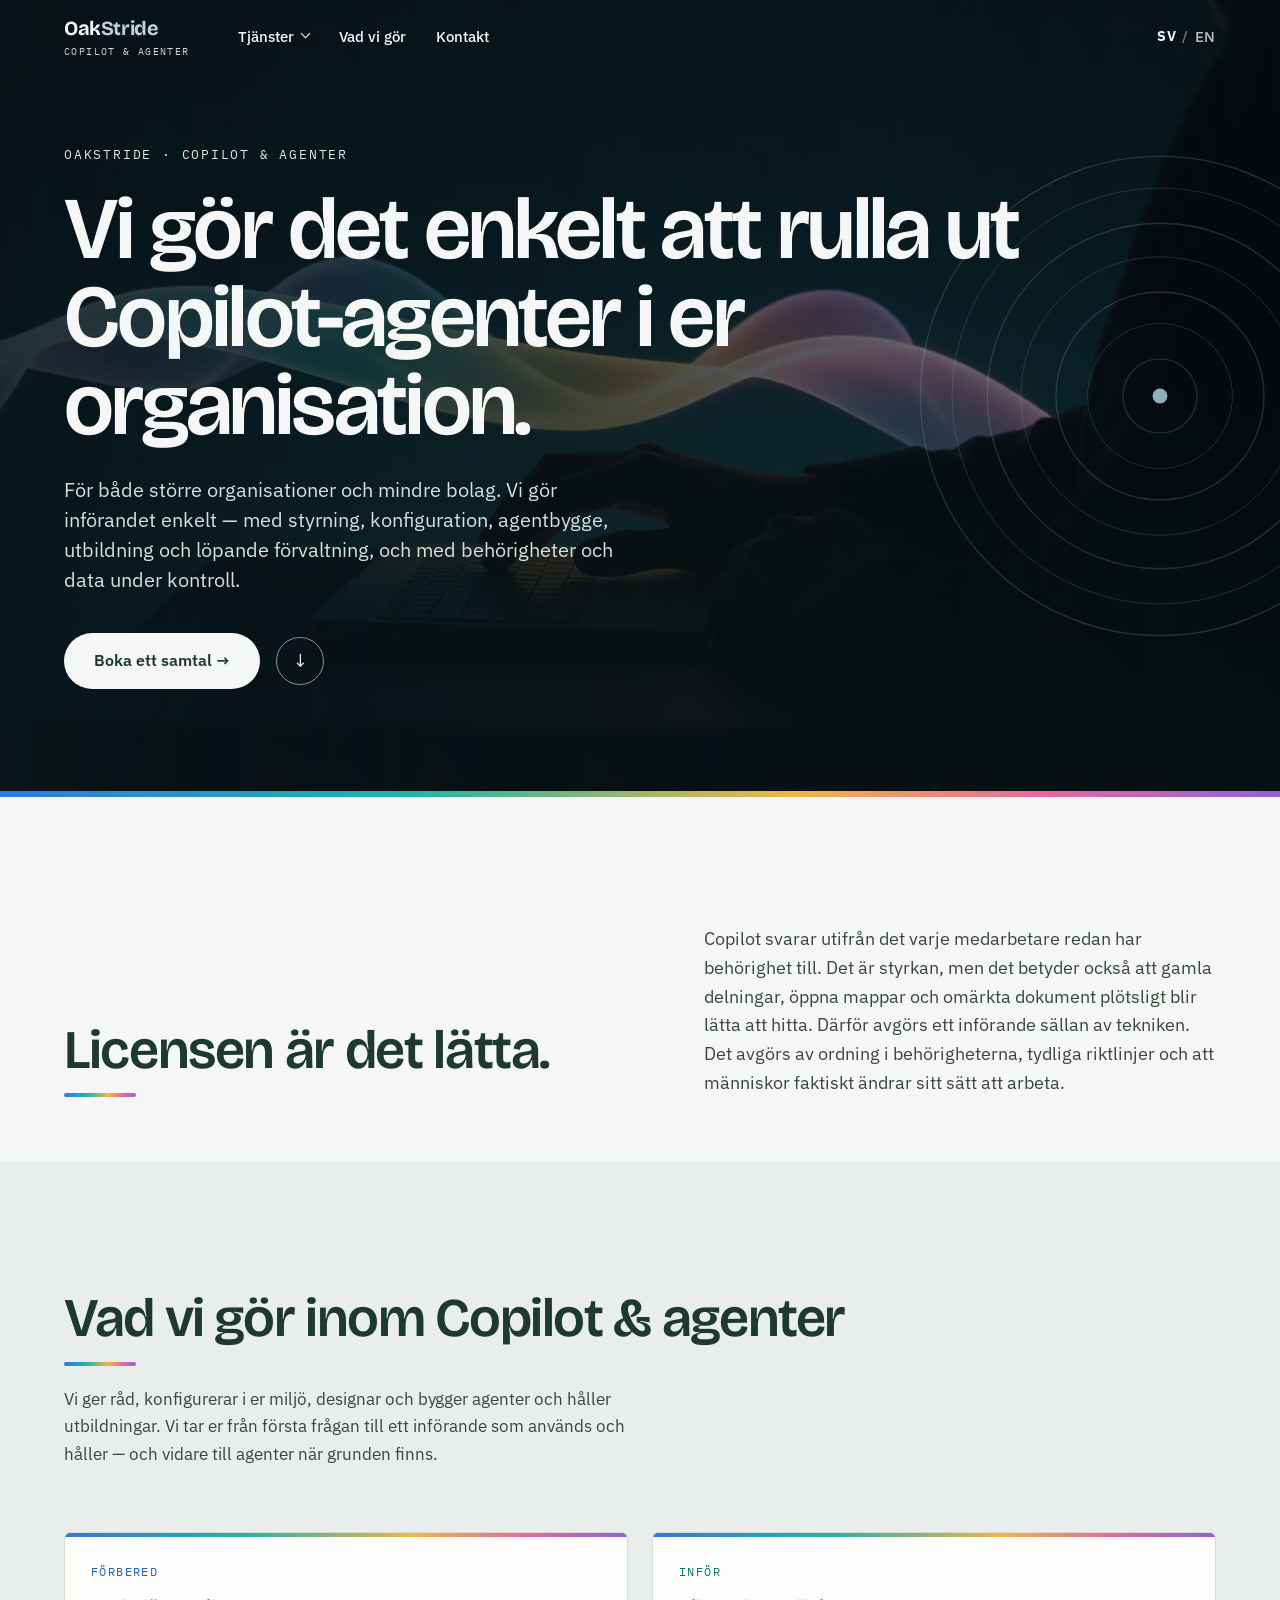
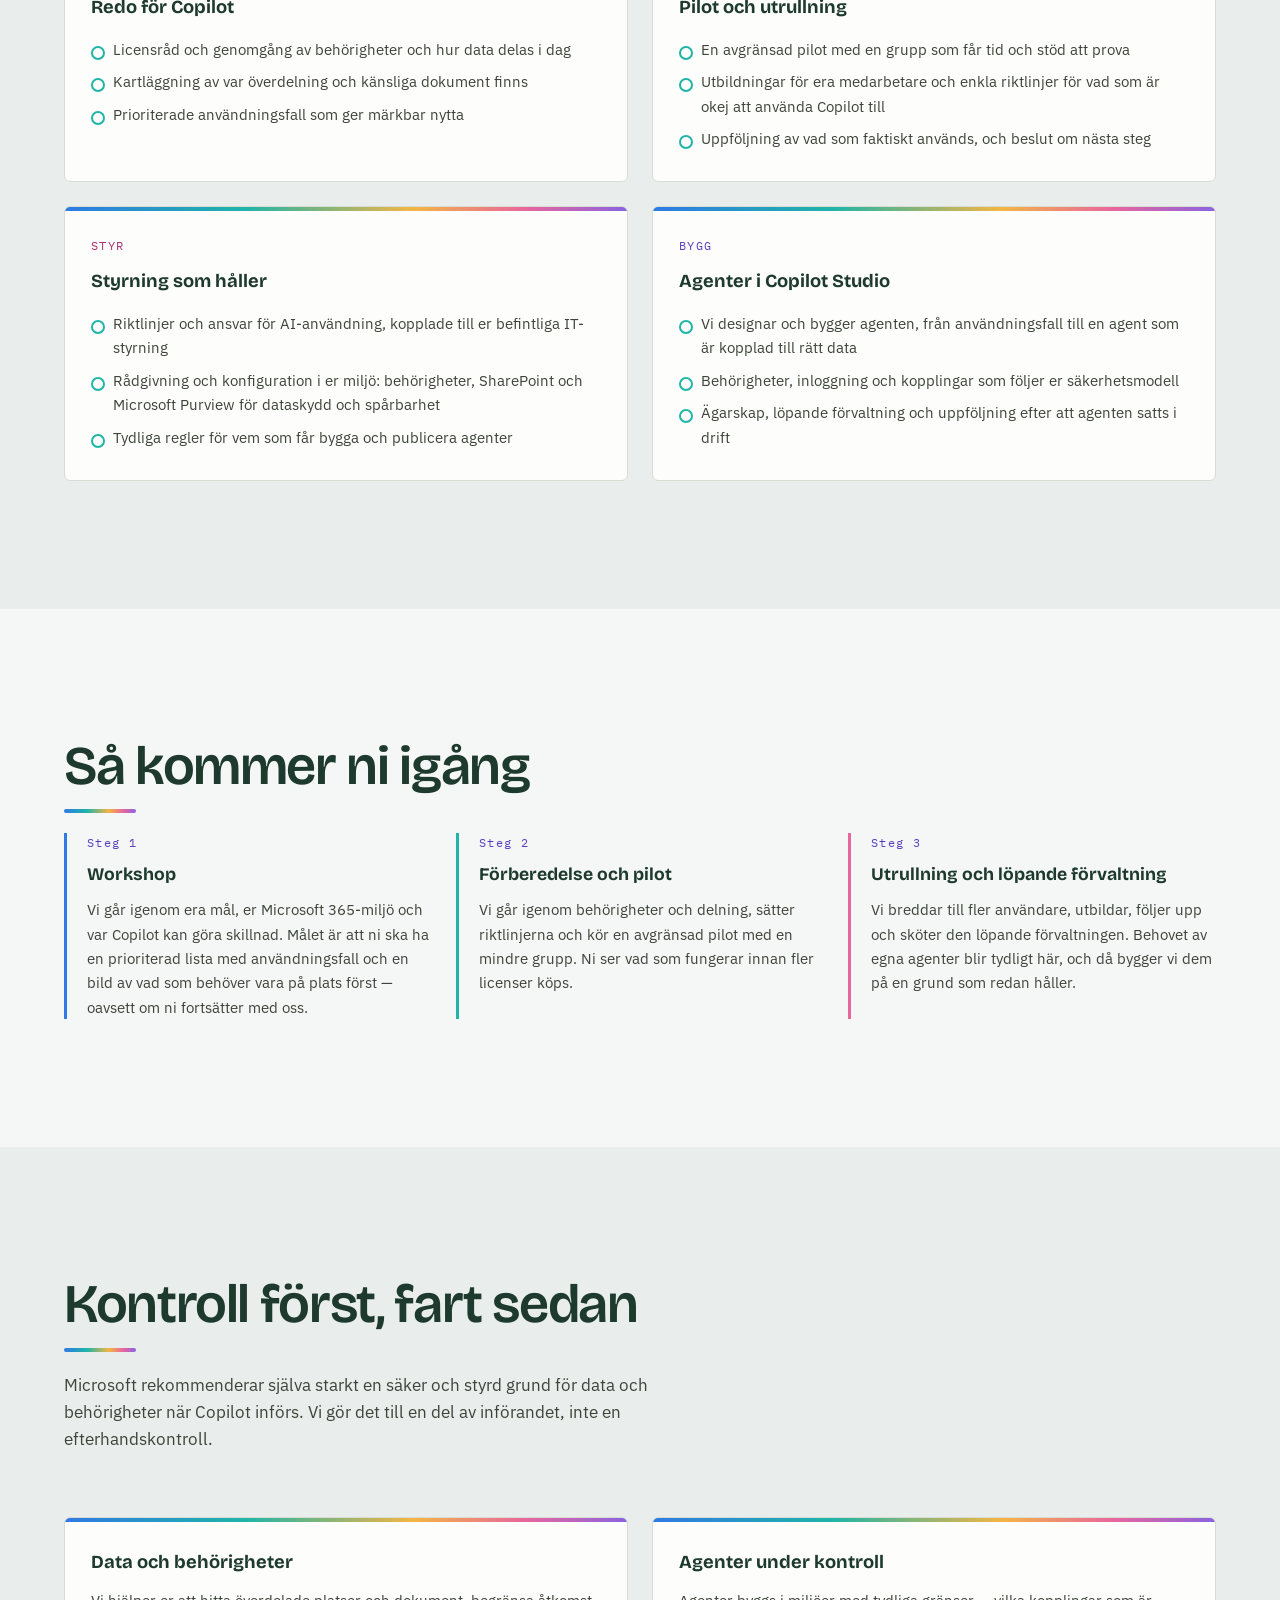
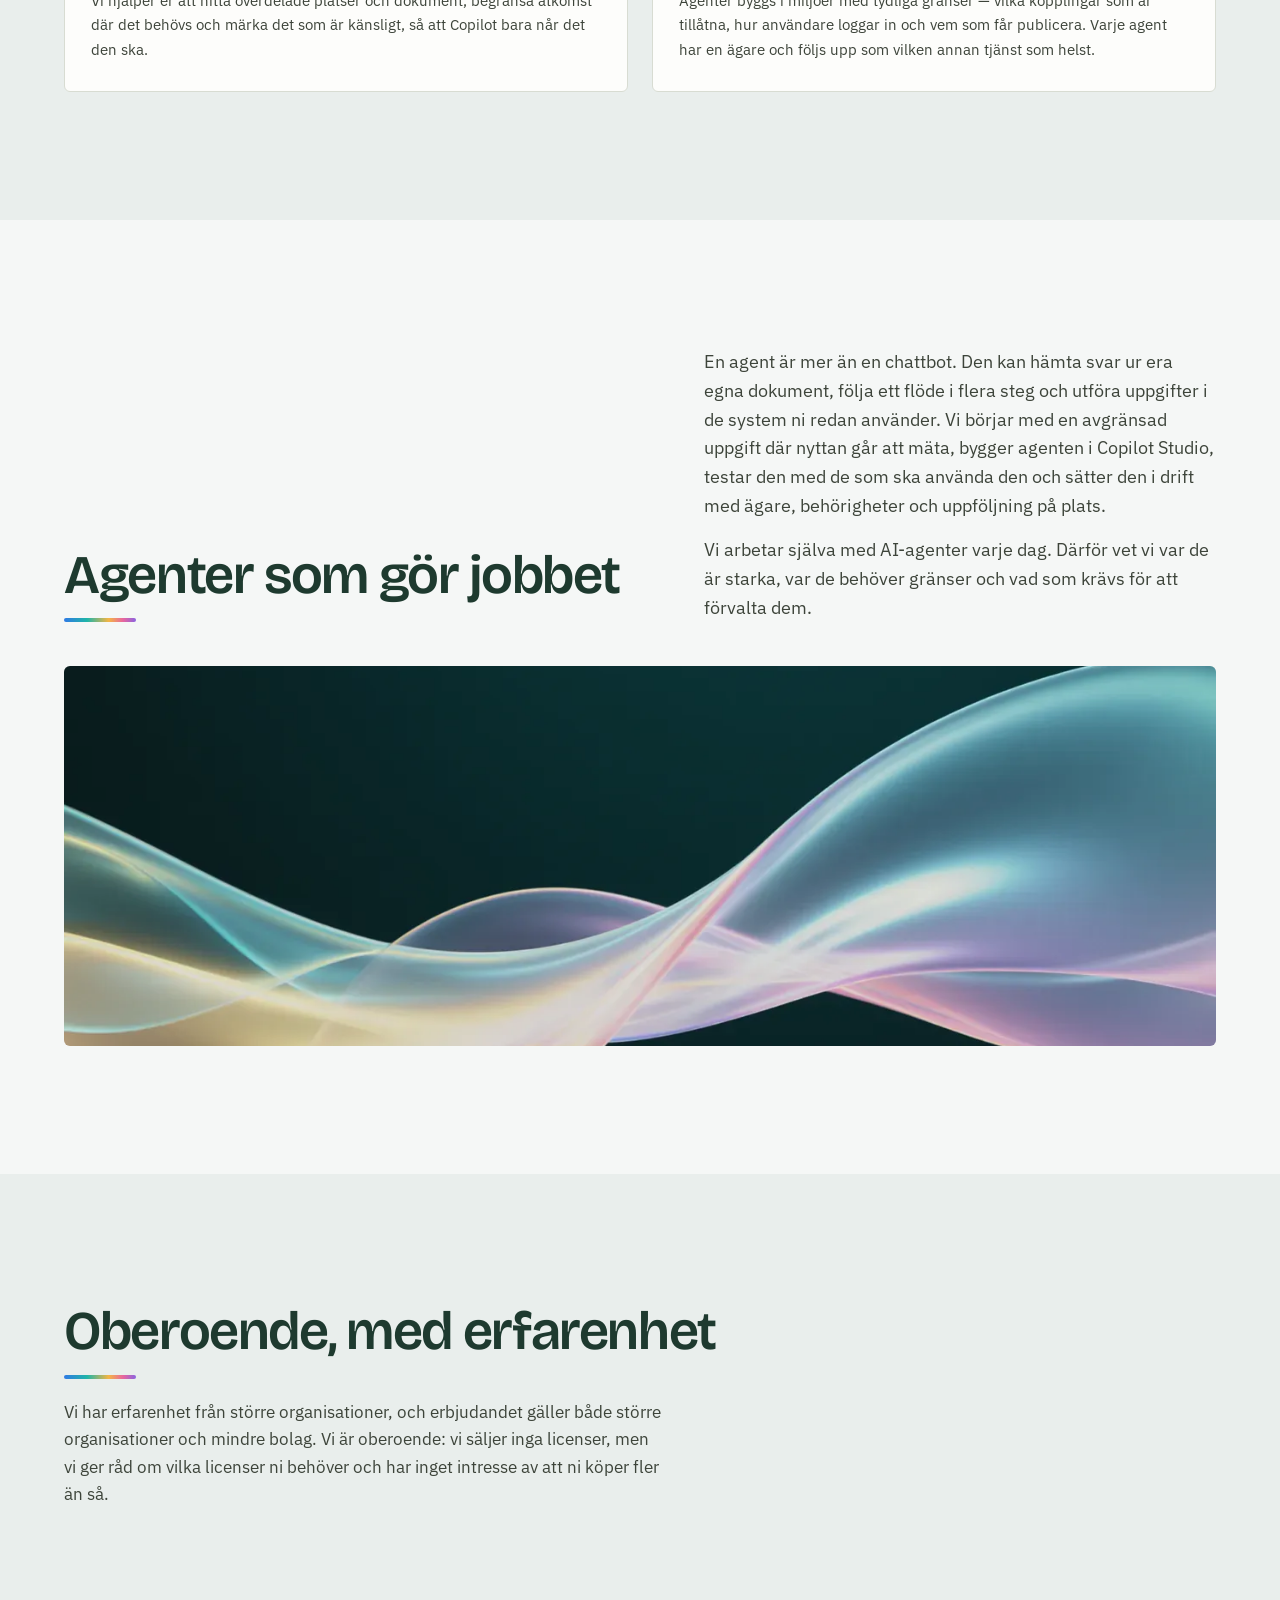
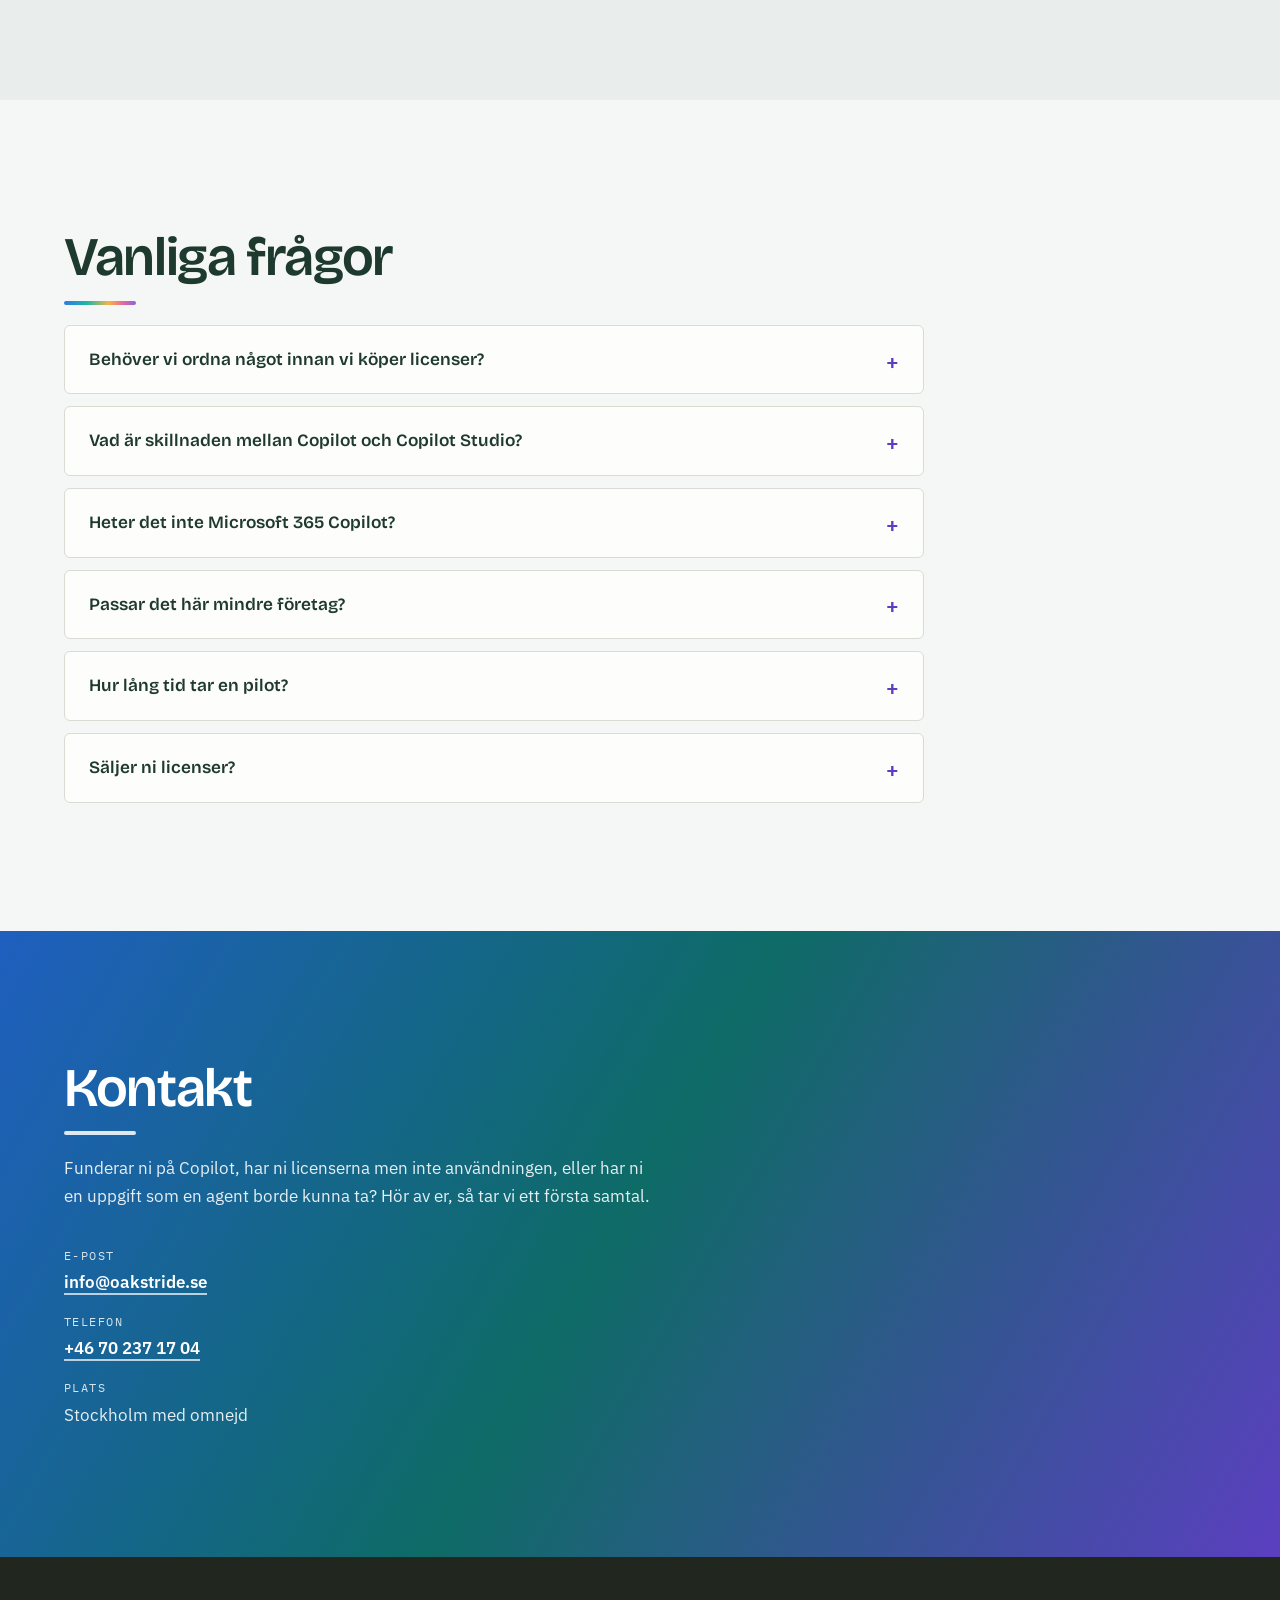
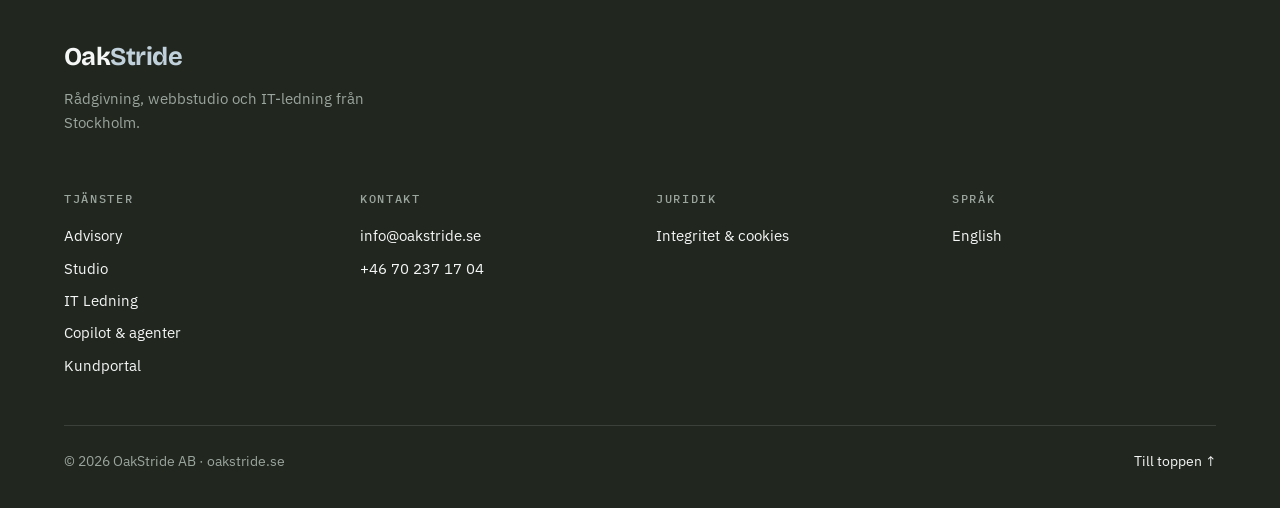
==== copilot-agenter.html @ 3f4c9f6d "Rubriken Vad vi gor anger erbjudandet pa varje sida Fredrik 2026-10-30: avsnittet ska heta Vad vi go" ====
<!DOCTYPE html>
<html lang="sv">
<head>
<meta charset="UTF-8">
<meta name="viewport" content="width=device-width, initial-scale=1.0">
<title>OakStride — Vi gör det enkelt att rulla ut Copilot-agenter i er organisation</title>
<meta name="description" content="Vi gör det enkelt att rulla ut Copilot-agenter i er organisation — med styrning, konfiguration, agentbygge, utbildning och löpande förvaltning.">
<link rel="icon" type="image/svg+xml" href="/favicon.svg">
<link rel="canonical" href="https://oakstride.se/copilot-agenter">
<link rel="alternate" hreflang="en" href="https://oakstride.se/copilot-agents">
<link rel="alternate" hreflang="sv" href="https://oakstride.se/copilot-agenter">
<link rel="alternate" hreflang="x-default" href="https://oakstride.se/copilot-agents">
<meta property="og:site_name" content="OakStride">
<meta property="og:type" content="website">
<meta property="og:url" content="https://oakstride.se/copilot-agenter">
<meta property="og:title" content="OakStride — Vi gör det enkelt att rulla ut Copilot-agenter i er organisation">
<meta property="og:description" content="Vi gör det enkelt att rulla ut Copilot-agenter i er organisation — med styrning, konfiguration, agentbygge, utbildning och löpande förvaltning.">
<meta property="og:image" content="https://oakstride.se/images/photo-2.jpg">
<meta property="og:locale" content="sv_SE">
<meta name="twitter:card" content="summary_large_image">
<meta name="twitter:title" content="OakStride — Vi gör det enkelt att rulla ut Copilot-agenter i er organisation">
<meta name="twitter:description" content="Vi gör det enkelt att rulla ut Copilot-agenter i er organisation — med styrning, konfiguration, agentbygge, utbildning och löpande förvaltning.">
<meta name="twitter:image" content="https://oakstride.se/images/photo-2.jpg">
<script type="application/ld+json">
{
  "@context": "https://schema.org",
  "@type": "Service",
  "name": "OakStride Copilot & agenter",
  "serviceType": "Införande av Microsoft Copilot och Copilot Studio",
  "url": "https://oakstride.se/copilot-agenter",
  "areaServed": "Sweden",
  "provider": {
    "@type": "Organization",
    "@id": "https://oakstride.se/#org",
    "name": "OakStride AB",
    "url": "https://oakstride.se/",
    "email": "info@oakstride.se"
  },
  "description": "Rådgivning och styrning, konfiguration i er miljö, design och bygge av agenter samt utbildning för Microsoft Copilot och Copilot Studio."
}
</script>
<link rel="preconnect" href="https://fonts.googleapis.com">
<link rel="preconnect" href="https://fonts.gstatic.com" crossorigin>
<link href="https://fonts.googleapis.com/css2?family=Bricolage+Grotesque:opsz,wght@12..96,400;12..96,600;12..96,700&family=IBM+Plex+Sans:wght@400;500;600&family=IBM+Plex+Mono:wght@400;500&display=swap" rel="stylesheet">
<style>
  :root {
    --ink: #21261f;
    --pine: #1e3a2f;
    --moss: #4a6b57;
    --birch: #e9eeec;
    --paper: #f5f7f6;
    --acorn: #2f6486;
    --line: #d8dcd2;
  }
  * { margin: 0; padding: 0; box-sizing: border-box; }
  html { scroll-behavior: smooth; }
  @media (prefers-reduced-motion: reduce) {
    html { scroll-behavior: auto; }
    *, *::before, *::after { animation: none !important; transition: none !important; }
  }
  body {
    font-family: 'IBM Plex Sans', sans-serif;
    color: var(--ink);
    background: var(--paper);
    line-height: 1.6;
    font-size: 17px;
  }
  .wrap { max-width: 1060px; margin: 0 auto; padding: 0 24px; }

  header {
    position: sticky; top: 0; z-index: 10;
    background: rgba(245,247,246,0.92);
    backdrop-filter: blur(8px);
    border-bottom: 1px solid var(--line);
  }
  .nav { display: flex; align-items: center; justify-content: space-between; padding-top: 18px; padding-bottom: 18px; }
  .logo {
    font-family: 'Bricolage Grotesque', sans-serif;
    font-weight: 700; font-size: 1.25rem; letter-spacing: -0.02em;
    color: var(--pine); text-decoration: none;
  }
  .logo span { color: var(--acorn); }
  .logo small { display:block; font-family:'IBM Plex Mono',monospace; font-weight:400; font-size:0.62rem; letter-spacing:0.14em; text-transform:uppercase; color: var(--moss); }
  nav.links { display: flex; gap: 28px; }
  nav.links a { color: var(--ink); text-decoration: none; font-size: 0.95rem; font-weight: 500; white-space: nowrap; }
  nav.links a:hover, nav.links a:focus-visible { color: var(--moss); }
  a:focus-visible { outline: 2px solid var(--acorn); outline-offset: 3px; border-radius: 2px; }

  .hero {
    position: relative; overflow: hidden; padding: 100px 0 92px;
    background: var(--pine);
  }
  .hero::before {
    content: ""; position: absolute; inset: 0; z-index: 0;
    background: url('images/copilot-hero.webp') center/cover no-repeat;
  }
  .hero::after {
    content: ""; position: absolute; inset: 0; z-index: 1;
    background: linear-gradient(rgba(16,29,23,0.82), rgba(16,29,23,0.74));
  }
  .hero .rings { z-index: 2; }
  .hero .wrap { position: relative; z-index: 3; }
  .rings { position: absolute; right: -140px; top: 50%; transform: translateY(-50%); width: 520px; height: 520px; opacity: 0.9; pointer-events: none; }
  .eyebrow {
    font-family: 'IBM Plex Mono', monospace;
    font-size: 0.8rem; letter-spacing: 0.14em; text-transform: uppercase;
    color: #a9c7b6; margin-bottom: 20px;
  }
  h1 {
    font-family: 'Bricolage Grotesque', sans-serif;
    font-size: clamp(2.2rem, 5.5vw, 3.6rem);
    line-height: 1.07; letter-spacing: -0.03em; font-weight: 700;
    color: #f5f7f6; max-width: 18ch;
  }
  .hero p.lead { margin-top: 26px; max-width: 56ch; font-size: 1.12rem; color: #d7e0da; }
  .cta-row { margin-top: 38px; display: flex; gap: 16px; flex-wrap: wrap; }
  .btn { display: inline-block; text-decoration: none; font-weight: 600; font-size: 1rem; padding: 14px 28px; border-radius: 4px; }
  .btn-primary { background: var(--paper); color: var(--pine); }
  .btn-primary:hover, .btn-primary:focus-visible { background: #dfe6e1; }
  .btn-ghost { color: #f5f7f6; border: 1px solid #9fc0d4; }
  .btn-ghost:hover, .btn-ghost:focus-visible { background: rgba(255,255,255,0.10); }

  section { padding: 80px 0; }
  section.alt { background: var(--birch); }
  h2 {
    font-family: 'Bricolage Grotesque', sans-serif;
    font-size: clamp(1.6rem, 3.2vw, 2.2rem); letter-spacing: -0.02em;
    color: var(--pine); margin-bottom: 12px;
  }
  .section-intro { max-width: 60ch; color: #3d443a; margin-bottom: 44px; }

  .grid3 { display: grid; grid-template-columns: repeat(3, 1fr); gap: 24px; }
  .grid2 { display: grid; grid-template-columns: repeat(2, 1fr); gap: 24px; }
  .card { background: var(--paper); border: 1px solid var(--line); border-radius: 6px; padding: 30px 26px; }
  section.alt .card { background: #fdfdfb; }
  .card h3 { font-family: 'Bricolage Grotesque', sans-serif; font-size: 1.15rem; color: var(--pine); margin-bottom: 10px; }
  .card p, .card li { font-size: 0.96rem; color: #3d443a; }
  .card .tag {
    font-family: 'IBM Plex Mono', monospace; font-size: 0.72rem;
    letter-spacing: 0.12em; text-transform: uppercase; color: var(--acorn);
    display: block; margin-bottom: 12px;
  }
  .card ul { list-style: none; margin-top: 14px; display: grid; gap: 8px; }
  .card ul li { padding-left: 22px; position: relative; }
  .card ul li::before { content: ""; position: absolute; left: 0; top: 9px; width: 10px; height: 10px; border: 2px solid var(--acorn); border-radius: 50%; }
  .card .hours { font-family:'IBM Plex Mono',monospace; font-size:0.8rem; color: var(--moss); margin-top: 16px; display:block; }
  .card.featured { border: 2px solid var(--acorn); position: relative; }
  .card.featured .badge {
    position:absolute; top:-12px; left:26px; background: var(--acorn); color: #fff;
    font-family:'IBM Plex Mono',monospace; font-size:0.68rem; letter-spacing:0.1em; text-transform:uppercase;
    padding: 4px 10px; border-radius: 3px;
  }

  .steps { display: grid; grid-template-columns: repeat(3, 1fr); gap: 24px; counter-reset: step; }
  .step { border-left: 3px solid var(--acorn); padding-left: 20px; }
  .step h3 { font-family:'Bricolage Grotesque',sans-serif; font-size: 1.1rem; color: var(--pine); margin-bottom: 8px; }
  .step p { font-size: 0.95rem; color: #3d443a; }
  .step .n { font-family:'IBM Plex Mono',monospace; font-size: 0.78rem; letter-spacing: 0.12em; color: var(--moss); display:block; margin-bottom: 8px; }

  .contact-grid { display: grid; grid-template-columns: 1fr 1fr; gap: 56px; align-items: center; }
  .contact-list { list-style: none; display: grid; gap: 16px; }
  .contact-list a { color: var(--pine); font-weight: 600; text-decoration: none; border-bottom: 2px solid var(--acorn); }
  .contact-list a:hover { color: var(--moss); }
  .contact-list .k {
    font-family: 'IBM Plex Mono', monospace; font-size: 0.75rem;
    letter-spacing: 0.12em; text-transform: uppercase; color: var(--moss);
    display: block; margin-bottom: 4px;
  }

  .photo { margin: 0; border-radius: 6px; overflow: hidden; position: relative; background: var(--birch); }
  .photo img { display: block; width: 100%; height: 300px; object-fit: cover; filter: grayscale(30%) saturate(88%); }
  .photo::after { content: ""; position: absolute; inset: 0; background: #1e3a2f; opacity: 0.10; pointer-events: none; }
  .photo-wide { margin: 0 0 44px; }
  @media (max-width: 900px) { .photo img { height: 210px; } }
  footer { border-top: 1px solid var(--line); padding: 32px 0; font-size: 0.88rem; color: #5a6157; }

  @media (max-width: 900px) {
    .grid3, .grid2, .steps, .contact-grid { grid-template-columns: 1fr; }
    .rings { display: none; }
    nav.links { gap: 18px; }
    section { padding: 56px 0; }
    .hero { padding: 60px 0 52px; }
  }

  @media (max-width: 640px) {
    .nav { flex-wrap: wrap; row-gap: 6px; padding-top: 12px; padding-bottom: 12px; }
    nav.links { width: 100%; justify-content: space-between; gap: 6px 10px; flex-wrap: wrap; }
    nav.links a { font-size: 0.88rem; }
  }

  /* Liveliness: motion (only when user allows it) */
  @media (prefers-reduced-motion: no-preference) {
    .reveal { opacity: 0; transform: translateY(26px); transition: opacity .7s ease, transform .7s ease; }
    .reveal.in { opacity: 1; transform: none; }
    .card, .step, .fact { transition: transform .25s ease, box-shadow .25s ease, border-color .25s ease; }
    .card:hover { transform: translateY(-5px); box-shadow: 0 14px 30px rgba(30,58,47,.13); border-color: var(--moss); }
    .btn { transition: transform .15s ease, background .2s ease, color .2s ease; }
    .btn:hover { transform: translateY(-2px); }
    .hero .wrap > * { animation: heroIn .8s ease both; }
    .hero .wrap > *:nth-child(2) { animation-delay: .12s; }
    .hero .wrap > *:nth-child(3) { animation-delay: .24s; }
    .hero .wrap > *:nth-child(4) { animation-delay: .36s; }
    @keyframes heroIn { from { opacity: 0; transform: translateY(18px); } to { opacity: 1; transform: none; } }
    .rings { animation: ringbreathe 9s ease-in-out infinite; }
    @keyframes ringbreathe { 50% { transform: translateY(-50%) scale(1.045); } }
    .hero::before { animation: kenburns 36s ease-in-out infinite alternate; }
    @keyframes kenburns { to { transform: scale(1.08); } }
    .photo img { transition: transform .6s ease; }
    .photo:hover img { transform: scale(1.045); }
    .card .icon svg { transition: transform .3s ease; }
    .card:hover .icon svg { transform: scale(1.12) rotate(-6deg); }
    .btn .arrow, nav.links a .arrow, .work-link .arrow { display: inline-block; transition: transform .2s ease; }
    .btn:hover .arrow, .btn:focus-visible .arrow, nav.links a:hover .arrow, .work-link:hover .arrow { transform: translateX(3px); }
    .btn:hover .arrow-d, .btn:focus-visible .arrow-d { transform: translateY(3px); }
  }

  /* Mobilmeny (hamburgare) — samma funktion som XLENT */
  .nav-toggle{display:none;background:none;border:0;cursor:pointer;padding:10px;margin:-10px -8px;color:var(--ink,currentColor);line-height:0}
  .nav-toggle span{display:block;width:24px;height:2px;background:currentColor;border-radius:2px;transition:transform .25s ease,opacity .2s ease}
  .nav-toggle span + span{margin-top:5px}
  .nav.open .nav-toggle span:nth-child(1){transform:translateY(7px) rotate(45deg)}
  .nav.open .nav-toggle span:nth-child(2){opacity:0}
  .nav.open .nav-toggle span:nth-child(3){transform:translateY(-7px) rotate(-45deg)}
  @media (max-width:640px){
    .nav{flex-wrap:wrap;align-items:center}
    .nav-toggle{display:block;order:2}
    nav.links{display:none;width:100%;order:3;flex-direction:column;gap:0;padding:6px 0 2px}
    .nav.open nav.links{display:flex}
    nav.links a{padding:12px 2px;font-size:1rem;border-top:1px solid rgba(0,0,0,.08)}
  }
  /* Tydliggör länkar som leder till andra OakStride-sidor */
  .nav-div{display:inline-block;width:1px;height:18px;background:var(--line);align-self:center;margin:0 2px}
  .nav-cross-label{display:none}
  .nav-cross .arrow{display:inline-block}
  @media (max-width:640px){
    .nav-div{display:none}
    .nav-cross-label{display:block;width:100%;padding:12px 2px 2px;font-family:'IBM Plex Mono',monospace;font-size:.7rem;letter-spacing:.12em;text-transform:uppercase;color:var(--moss);border-top:1px solid rgba(0,0,0,.08)}
  }
</style>
<script>document.documentElement.classList.add('js');</script>
<link rel="stylesheet" href="/site.css?v=5">
</head>
<body class="theme-copilot">

<header class="site-header">
  <div class="wrap nav">
    <a class="logo" href="/sv">Oak<span>Stride</span><small>Copilot &amp; agenter</small></a>
    <nav class="links" aria-label="Huvudmeny">
      <div class="nav-item">
        <a class="nav-trigger" href="#tjansten" data-panel="nav-panel">Tjänster<span class="chev" aria-hidden="true"></span></a>
        <div class="nav-panel" id="nav-panel">
          <div class="nav-col">
            <a class="nav-col-head" href="/sv">Advisory <span class="arrow">&rarr;</span></a>
            <p>Interimsledarskap, digital- och AI-transformation, styrning och PMO.</p>
            <a href="/sv#services">Vad vi gör</a>
            <a href="/sv#about">Så arbetar vi</a>
            <a href="/copilot-agenter" aria-current="page">Copilot &amp; agenter</a>
          </div>
          <div class="nav-col">
            <a class="nav-col-head" href="/webbstudio">Studio <span class="arrow">&rarr;</span></a>
            <p>Webbplatser och webbutiker för mindre organisationer, lätta att driva.</p>
            <a href="/webbstudio#arbete">Vårt arbete</a>
            <a href="/webbstudio#sa-funkar-det">Så funkar det</a>
          </div>
          <div class="nav-col">
            <a class="nav-col-head" href="/it-chef">IT Ledning <span class="arrow">&rarr;</span></a>
            <p>IT-ledning på deltid för bolag med 1&ndash;50 anställda.</p>
            <a href="/it-chef#tjansten">Tjänsten</a>
            <a href="/it-chef#kontakt">Boka ett samtal</a>
          </div>
        </div>
      </div>
      <a href="#tjansten">Vad vi gör</a>
      <a href="#kontakt">Kontakt</a>
      <div class="nav-tools">
        <span class="lang"><span class="lang-cur" aria-hidden="true">SV</span><span class="lang-sep" aria-hidden="true">/</span><a href="/copilot-agents" lang="en" hreflang="en" aria-label="English">EN</a></span>
      </div>
    </nav>
    <button class="nav-toggle" type="button" aria-label="Meny" aria-expanded="false"><span></span><span></span><span></span></button>
  </div>
</header>
<div class="nav-scrim" hidden></div>

<main id="top">
  <div class="hero">
    <svg class="rings" viewBox="0 0 560 560" aria-hidden="true" xmlns="http://www.w3.org/2000/svg">
      <g fill="none" stroke="#9fc0d4" stroke-opacity="0.22">
        <circle cx="280" cy="280" r="40" stroke-width="1.5"/>
        <circle cx="280" cy="280" r="78" stroke-width="1"/>
        <circle cx="280" cy="280" r="112" stroke-width="1.5"/>
        <circle cx="280" cy="280" r="150" stroke-width="1"/>
        <circle cx="280" cy="280" r="186" stroke-width="1.5"/>
        <circle cx="280" cy="280" r="224" stroke-width="1"/>
        <circle cx="280" cy="280" r="258" stroke-width="1.5"/>
      </g>
      <circle cx="280" cy="280" r="8" fill="#9fc0d4"/>
    </svg>
    <div class="wrap">
      <p class="eyebrow">OakStride &middot; Copilot &amp; agenter</p>
      <h1>Vi gör det enkelt att rulla ut Copilot-agenter i er organisation.</h1>
      <p class="lead">För både större organisationer och mindre bolag. Vi gör införandet enkelt &mdash; med styrning, konfiguration, agentbygge, utbildning och löpande förvaltning, och med behörigheter och data under kontroll.</p>
      <div class="cta-row">
        <a class="btn btn-primary btn-pill" href="#kontakt">Boka ett samtal <span class="arrow">&rarr;</span></a>
        <a class="hero-scroll" href="#tjansten" aria-label="Vad vi gör"><span class="arrow arrow-d" aria-hidden="true">&darr;</span></a>
      </div>
    </div>
  </div>

  <section class="split" aria-labelledby="problem-h">
    <div class="wrap split-grid">
      <div class="split-text">
        <h2 id="problem-h">Licensen är det lätta.</h2>
        <p>Copilot svarar utifrån det varje medarbetare redan har behörighet till. Det är styrkan, men det betyder också att gamla delningar, öppna mappar och omärkta dokument plötsligt blir lätta att hitta. Därför avgörs ett införande sällan av tekniken. Det avgörs av ordning i behörigheterna, tydliga riktlinjer och att människor faktiskt ändrar sitt sätt att arbeta.</p>
      </div>
    </div>
  </section>

  <section class="alt" id="tjansten">
    <div class="wrap">
      <h2>Vad vi gör inom Copilot &amp; agenter</h2>
      <p class="section-intro">Vi ger råd, konfigurerar i er miljö, designar och bygger agenter och håller utbildningar. Vi tar er från första frågan till ett införande som används och håller &mdash; och vidare till agenter när grunden finns.</p>
      <div class="grid2">
        <div class="card">
          <span class="tag">Förbered</span>
          <h3>Redo för Copilot</h3>
          <ul>
            <li>Licensråd och genomgång av behörigheter och hur data delas i dag</li>
            <li>Kartläggning av var överdelning och känsliga dokument finns</li>
            <li>Prioriterade användningsfall som ger märkbar nytta</li>
          </ul>
        </div>
        <div class="card">
          <span class="tag">Inför</span>
          <h3>Pilot och utrullning</h3>
          <ul>
            <li>En avgränsad pilot med en grupp som får tid och stöd att prova</li>
            <li>Utbildningar för era medarbetare och enkla riktlinjer för vad som är okej att använda Copilot till</li>
            <li>Uppföljning av vad som faktiskt används, och beslut om nästa steg</li>
          </ul>
        </div>
        <div class="card">
          <span class="tag">Styr</span>
          <h3>Styrning som håller</h3>
          <ul>
            <li>Riktlinjer och ansvar för AI-användning, kopplade till er befintliga IT-styrning</li>
            <li>Rådgivning och konfiguration i er miljö: behörigheter, SharePoint och Microsoft Purview för dataskydd och spårbarhet</li>
            <li>Tydliga regler för vem som får bygga och publicera agenter</li>
          </ul>
        </div>
        <div class="card">
          <span class="tag">Bygg</span>
          <h3>Agenter i Copilot Studio</h3>
          <ul>
            <li>Vi designar och bygger agenten, från användningsfall till en agent som är kopplad till rätt data</li>
            <li>Behörigheter, inloggning och kopplingar som följer er säkerhetsmodell</li>
            <li>Ägarskap, löpande förvaltning och uppföljning efter att agenten satts i drift</li>
          </ul>
        </div>
      </div>
    </div>
  </section>

  <section>
    <div class="wrap">
      <h2>Så kommer ni igång</h2>
      <div class="steps">
        <div class="step">
          <span class="n">Steg 1</span>
          <h3>Workshop</h3>
          <p>Vi går igenom era mål, er Microsoft 365-miljö och var Copilot kan göra skillnad. Målet är att ni ska ha en prioriterad lista med användningsfall och en bild av vad som behöver vara på plats först &mdash; oavsett om ni fortsätter med oss.</p>
        </div>
        <div class="step">
          <span class="n">Steg 2</span>
          <h3>Förberedelse och pilot</h3>
          <p>Vi går igenom behörigheter och delning, sätter riktlinjerna och kör en avgränsad pilot med en mindre grupp. Ni ser vad som fungerar innan fler licenser köps.</p>
        </div>
        <div class="step">
          <span class="n">Steg 3</span>
          <h3>Utrullning och löpande förvaltning</h3>
          <p>Vi breddar till fler användare, utbildar, följer upp och sköter den löpande förvaltningen. Behovet av egna agenter blir tydligt här, och då bygger vi dem på en grund som redan håller.</p>
        </div>
      </div>
    </div>
  </section>

  <section class="alt">
    <div class="wrap">
      <h2>Kontroll först, fart sedan</h2>
      <p class="section-intro">Microsoft rekommenderar själva starkt en säker och styrd grund för data och behörigheter när Copilot införs. Vi gör det till en del av införandet, inte en efterhandskontroll.</p>
      <div class="grid2">
        <div class="card">
          <h3>Data och behörigheter</h3>
          <p>Vi hjälper er att hitta överdelade platser och dokument, begränsa åtkomst där det behövs och märka det som är känsligt, så att Copilot bara når det den ska.</p>
        </div>
        <div class="card">
          <h3>Agenter under kontroll</h3>
          <p>Agenter byggs i miljöer med tydliga gränser &mdash; vilka kopplingar som är tillåtna, hur användare loggar in och vem som får publicera. Varje agent har en ägare och följs upp som vilken annan tjänst som helst.</p>
        </div>
      </div>
    </div>
  </section>

  <section aria-labelledby="agents-h">
    <div class="wrap">
      <div class="split-text">
        <h2 id="agents-h">Agenter som gör jobbet</h2>
        <div class="split-body">
          <p>En agent är mer än en chattbot. Den kan hämta svar ur era egna dokument, följa ett flöde i flera steg och utföra uppgifter i de system ni redan använder. Vi börjar med en avgränsad uppgift där nyttan går att mäta, bygger agenten i Copilot Studio, testar den med de som ska använda den och sätter den i drift med ägare, behörigheter och uppföljning på plats.</p>
          <p>Vi arbetar själva med AI-agenter varje dag. Därför vet vi var de är starka, var de behöver gränser och vad som krävs för att förvalta dem.</p>
        </div>
      </div>
      <figure class="photo photo-wide cp-photo"><img src="images/copilot-agentflode.webp" alt="" width="1344" height="768" loading="lazy" onerror="this.parentElement.style.display='none'"></figure>
    </div>
  </section>

  <section class="alt">
    <div class="wrap">
      <h2>Oberoende, med erfarenhet</h2>
      <p class="section-intro">Vi har erfarenhet från större organisationer, och erbjudandet gäller både större organisationer och mindre bolag. Vi är oberoende: vi säljer inga licenser, men vi ger råd om vilka licenser ni behöver och har inget intresse av att ni köper fler än så.</p>
    </div>
  </section>

  <section aria-labelledby="faq-h">
    <div class="wrap">
      <h2 id="faq-h">Vanliga frågor</h2>
      <div class="faq">
        <details>
          <summary>Behöver vi ordna något innan vi köper licenser?</summary>
          <p>Ja, oftast. Copilot når allt som varje användare har behörighet till, så det lönar sig att se över delning och känsliga dokument först. Vi börjar där.</p>
        </details>
        <details>
          <summary>Vad är skillnaden mellan Copilot och Copilot Studio?</summary>
          <p>Copilot är assistenten i Word, Outlook, Teams och de andra programmen. Copilot Studio är verktyget där man bygger egna agenter som är kopplade till verksamhetens data och system.</p>
        </details>
        <details>
          <summary>Heter det inte Microsoft 365 Copilot?</summary>
          <p>Microsoft bytte nyligen namn på tjänsten till Microsoft Copilot. Det nya namnet gäller Microsoft 365 Copilot, alltså Copilot för arbetet i Microsoft 365.</p>
        </details>
        <details>
          <summary>Passar det här mindre företag?</summary>
          <p>Ja. Erbjudandet gäller både större organisationer och mindre bolag. För mindre bolag hänger det ofta ihop med vår tjänst <a href="/it-chef">IT Ledning</a>, där Copilot blir en del av den löpande IT-styrningen.</p>
        </details>
        <details>
          <summary>Hur lång tid tar en pilot?</summary>
          <p>Det beror på hur mycket ordning som behövs i behörigheterna. Vi ger en uppskattning efter workshopen.</p>
        </details>
        <details>
          <summary>Säljer ni licenser?</summary>
          <p>Nej. Vi är oberoende och säljer inga licenser, men vi ger råd om vilka licenser ni behöver och hjälper er att inte köpa fler än ni använder.</p>
        </details>
      </div>
    </div>
  </section>

  <section class="alt" id="kontakt" style="--contact-photo:url('/images/photo-7.jpg')">
    <div class="wrap">
      <h2>Kontakt</h2>
      <div class="contact-grid">
        <p class="section-intro" style="margin-bottom:0">Funderar ni på Copilot, har ni licenserna men inte användningen, eller har ni en uppgift som en agent borde kunna ta? Hör av er, så tar vi ett första samtal.</p>
        <ul class="contact-list">
          <li><span class="k">E-post</span><a href="mailto:info@oakstride.se">info@oakstride.se</a></li>
          <li><span class="k">Telefon</span><a href="tel:+46702371704">+46 70 237 17 04</a></li>
          <li><span class="k">Plats</span>Stockholm med omnejd</li>
        </ul>
      </div>
    </div>
  </section>
</main>

<!-- FOOTER:START - samma block pa alla atta sidor, andra i alla -->
<footer class="site-footer">
  <div class="wrap">
    <a class="foot-logo" href="/sv">Oak<span>Stride</span></a>
    <p class="foot-tag">Rådgivning, webbstudio och IT-ledning från Stockholm.</p>
    <div class="foot-grid">
      <div><h2>Tjänster</h2><ul><li><a href="/sv">Advisory</a></li><li><a href="/webbstudio">Studio</a></li><li><a href="/it-chef">IT Ledning</a></li><li><a href="/copilot-agenter">Copilot &amp; agenter</a></li><li><a href="https://portal.oakstride.se">Kundportal</a></li></ul></div>
      <div><h2>Kontakt</h2><ul><li><a href="mailto:info@oakstride.se">info@oakstride.se</a></li><li><a href="tel:+46702371704">+46 70 237 17 04</a></li></ul></div>
      <div><h2>Juridik</h2><ul><li><a href="/integritet">Integritet &amp; cookies</a></li></ul></div>
      <div><h2>Språk</h2><ul><li><a href="/copilot-agents" lang="en" hreflang="en">English</a></li></ul></div>
    </div>
    <div class="foot-bottom"><span>&copy; 2026 OakStride AB &middot; oakstride.se</span><a href="#top">Till toppen &uarr;</a></div>
  </div>
</footer>
<!-- FOOTER:END -->

<script>
(function(){
  if (window.matchMedia('(prefers-reduced-motion: reduce)').matches) return;
  var groups = document.querySelectorAll('section .wrap > h2, section .wrap > .section-intro, .band .quote, .card, .step, .fact, .exp-list li, .contact-list, .photo');
  var io = new IntersectionObserver(function(entries){
    entries.forEach(function(en){
      if (en.isIntersecting) { en.target.classList.add('in'); io.unobserve(en.target); }
    });
  }, { threshold: 0.12 });
  groups.forEach(function(el, i){
    el.classList.add('reveal');
    el.style.transitionDelay = ((i % 6) * 70) + 'ms';
    io.observe(el);
  });
})();
</script>
<script src="/oak-analytics.js?v=4" defer></script>
<script src="/site.js?v=6" defer onerror="document.documentElement.classList.remove('js')"></script>
</body>
</html>
---- site.css ----
/* site.css - delad stil for de sex huvudsidorna (index/sv, studio/webbstudio,
   it-management/it-chef). Laddas EFTER sidans inline-<style>, sa samma selektor har
   vinner. Byggt 2026-10-29 efter de tio forslagen "efter EQT".
   Ingen bygg-kedja och inga externa bibliotek: ren CSS. All rorelse ar avstangd vid
   prefers-reduced-motion via sidornas egen globala regel (animation/transition: none). */

/* ---------- Forslag 7: EN signaturfarg ----------
   --accent ar sajtens befintliga --acorn (#2f6486): den bla som redan bar "Stride" i
   logotypen, fokusramar och faktarutans kant. Byt farg har och bara har.
   Kontrast (WCAG 2.x): vit text pa #2f6486 = 6.4:1, #f5f7f6 pa #2f6486 = 5.9:1,
   #2f6486 pa #f5f7f6 = 5.9:1 - AA for brodtext i alla tre fallen. */
:root {
  --accent: #2f6486;
  --accent-soft: #c1d0db; /* fallback for webblasare utan color-mix */
  --accent-soft: color-mix(in srgb, var(--accent) 30%, #ffffff);
  --header-h: 72px;
}

/* ---------- Forslag 6: mer luft och bredare yta ---------- */
.wrap { max-width: 1200px; }
section { padding: clamp(72px, 10vw, 140px) 0; }
.section-intro { margin-bottom: 64px; }
.card .icon { width: 28px; height: 28px; opacity: .6; }
html { scroll-padding-top: calc(var(--header-h) + 12px); }

/* ---------- Forslag 5: storre, lugnare rubriker ---------- */
h1 {
  font-size: clamp(2.8rem, 7vw, 5.5rem);
  font-weight: 600; letter-spacing: -0.03em; line-height: 1.0;
  max-width: none;
}
/* Bara sektionernas h2 - Studios brief-modal (#brief-modal h2) behaller sin storlek. */
section h2 {
  font-size: clamp(2rem, 4.5vw, 3.4rem);
  font-weight: 600; letter-spacing: -0.025em; line-height: 1.08;
  margin-bottom: 20px;
}
.hero p.lead { font-size: 1.25rem; max-width: 46ch; line-height: 1.5; }

.sr-only {
  position: absolute !important; width: 1px; height: 1px; padding: 0; margin: -1px;
  overflow: hidden; clip: rect(0 0 0 0); white-space: nowrap; border: 0;
}

/* ---------- Forslag 1: headern - genomskinlig over heron, solid efter scroll ----------
   Utgangslaget ar SOLITT. Skriptet satter .over-hero bara nar heron syns, sa en sida
   dar skriptet inte kor far aldrig vit text pa ljus botten. */
header.site-header {
  position: fixed; top: 0; left: 0; right: 0; z-index: 50;
  background: var(--paper);
  backdrop-filter: none;
  border-bottom: 1px solid var(--line);
  transition: background-color .3s ease, border-color .3s ease, color .3s ease;
}
.site-header .nav { padding-top: 12px; padding-bottom: 12px; gap: 24px; }
.site-header.over-hero:not(.menu-open):not(.panel-open) {
  background: transparent; border-bottom-color: transparent;
}
.site-header.over-hero:not(.menu-open):not(.panel-open) .logo,
.site-header.over-hero:not(.menu-open):not(.panel-open) nav.links > a,
.site-header.over-hero:not(.menu-open):not(.panel-open) .nav-trigger,
.site-header.over-hero:not(.menu-open):not(.panel-open) .lang,
.site-header.over-hero:not(.menu-open):not(.panel-open) .lang a,
.site-header.over-hero:not(.menu-open):not(.panel-open) .nav-toggle { color: #f5f7f6; }
.site-header.over-hero:not(.menu-open):not(.panel-open) .logo span { color: var(--accent-soft); }
.site-header.over-hero:not(.menu-open):not(.panel-open) .logo small { color: #c9d9cf; }
.site-header.over-hero:not(.menu-open):not(.panel-open) .pill { color: #f5f7f6; border-color: rgba(245,247,246,.7); }
.site-header.over-hero:not(.menu-open):not(.panel-open) :focus-visible,
.hero :focus-visible { outline-color: #f5f7f6; }
.site-header .logo, .site-header nav.links > a, .site-header .nav-trigger { transition: color .3s ease; }

/* Heron borjar i overkant, under den fasta headern */
.hero { padding-top: calc(var(--header-h) + 72px); }

/* ---------- Forslag 2: menystruktur - tre val, en panel, verktyg till hoger ---------- */
.site-header nav.links { flex: 1; align-items: center; gap: 30px; margin-left: 24px; }
.site-header .nav-item { position: static; }
.nav-trigger {
  background: none; border: 0; cursor: pointer; font: inherit; color: var(--ink);
  font-size: .95rem; font-weight: 500; padding: 6px 0; display: inline-flex; align-items: center; gap: 8px;
}
.nav-trigger:hover { color: var(--moss); }
.nav-trigger:focus-visible, .nav-toggle:focus-visible { outline: 2px solid var(--accent); outline-offset: 3px; border-radius: 2px; }
.chev {
  width: 7px; height: 7px; border-right: 1.5px solid currentColor; border-bottom: 1.5px solid currentColor;
  transform: translateY(-2px) rotate(45deg); transition: transform .2s ease;
}
.nav-trigger[aria-expanded="true"] .chev { transform: translateY(1px) rotate(-135deg); }

/* Panelen ar FAST mot fonstret, direkt under den uppmatta headern, och har ett eget
   z-index over scrimen. Tidigare var den absolut inne i headern och berodde helt pa
   headerns staplingskontext: tappade headern den (fast position hos en helsidesfangst
   eller liknande) hamnade panelen under scrimen och utanfor bild (Fredriks
   skarmdump 2026-10-30). */
.nav-panel {
  position: fixed; top: calc(var(--header-h) + 10px); left: 50%; transform: translateX(-50%);
  z-index: 45; max-height: calc(100vh - var(--header-h) - 24px); overflow-y: auto;
  width: min(1100px, calc(100vw - 32px));
  background: #ffffff; color: var(--ink); border-radius: 16px;
  box-shadow: 0 24px 60px rgba(20,30,25,.22);
  padding: 36px 40px; display: grid; grid-template-columns: repeat(3, 1fr); gap: 40px;
}
.nav-panel:not(.is-open) { display: none; }
/* Utan JS ar triggern en vanlig lank och panelen visas vid hover eller nar fokus
   ar inne i den - sa Studio och IT Governance nas med mus och tangentbord. */
html:not(.js) .nav-item:hover .nav-panel,
html:not(.js) .nav-item:focus-within .nav-panel { display: grid; }
/* Osynlig brygga over glappet mellan trigger och panel, sa att :hover inte slapper
   pa vagen ner nar JS saknas (granskare #35). */
@media (min-width: 901px) { html:not(.js) .nav-panel::before { content: ""; position: absolute; left: 0; right: 0; top: -22px; height: 22px; } }
/* Utan JS finns ingen uppmatt --header-h och fast placering hamnar for langt ner; overflow
   klipper dessutom bryggan ovan. Dar galler darfor den gamla absoluta placeringen (granskare #36). */
@media (min-width: 901px) { html:not(.js) .nav-panel { position: absolute; top: calc(100% + 10px); max-height: none; overflow: visible; } }
.nav-col { display: flex; flex-direction: column; gap: 8px; }
.site-header .nav-panel a { color: var(--ink); text-decoration: none; font-size: .95rem; font-weight: 400; white-space: normal; }
.site-header .nav-panel a:hover { color: var(--accent); }
.site-header .nav-panel a.nav-col-head {
  font-family: 'Bricolage Grotesque', sans-serif; font-size: 1.35rem; font-weight: 600;
  letter-spacing: -0.01em; color: var(--pine); margin-bottom: 2px;
}
.nav-col p { font-size: .9rem; color: #4c534a; margin-bottom: 8px; line-height: 1.5; }
.nav-scrim { position: fixed; inset: 0; z-index: 40; background: rgba(16,24,20,.35); }
.nav-scrim[hidden] { display: none; }

.nav-tools { margin-left: auto; display: flex; align-items: center; gap: 18px; }
.lang { font-size: .9rem; font-weight: 500; color: var(--ink); display: inline-flex; gap: 6px; letter-spacing: .04em; }
.lang-cur { font-weight: 700; }
.lang-sep { opacity: .5; }
.site-header .lang a { color: var(--ink); text-decoration: none; opacity: .75; }
.site-header .lang a:hover { opacity: 1; }
.site-header .pill, .pill {
  display: inline-block; padding: 8px 18px; border: 1px solid var(--ink); border-radius: 999px;
  color: var(--ink); text-decoration: none; font-size: .9rem; font-weight: 500;
}
.site-header .pill:hover { background: rgba(0,0,0,.05); }

@media (prefers-reduced-motion: no-preference) {
  .nav-panel.is-open { animation: panelIn .22s ease both; }
  @keyframes panelIn { from { opacity: 0; transform: translate(-50%, -6px); } to { opacity: 1; transform: translate(-50%, 0); } }
}

/* Mobil: hamburgaren tar over redan vid 900 px, sa att langre engelska menyord aldrig
   bryter raden (den kanda mobilnav-buggen vid sprakbyte). Panelen blir ett dragspel. */
@media (max-width: 900px) {
  :root { --header-h: 64px; }
  .site-header .nav { flex-wrap: wrap; }
  .site-header .nav-toggle { display: block; order: 2; margin-left: auto; }
  .site-header nav.links {
    display: none; order: 3; width: 100%; margin-left: 0; flex: none;
    flex-direction: column; flex-wrap: nowrap; align-items: stretch; gap: 0; padding: 6px 0 10px;
    max-height: calc(100vh - var(--header-h)); overflow-y: auto;
  }
  .site-header .nav.open nav.links { display: flex; }
  .site-header nav.links > * { flex-shrink: 0; }
  .site-header nav.links > a, .nav-trigger {
    padding: 14px 2px; font-size: 1.05rem; border-top: 1px solid rgba(0,0,0,.08); width: 100%;
    justify-content: space-between; text-align: left;
  }
  .nav-panel {
    position: static; transform: none; width: 100%; box-shadow: none; border-radius: 0;
    padding: 4px 0 12px 12px; grid-template-columns: 1fr; gap: 18px; background: transparent;
  }
  .site-header .nav-panel a { padding: 4px 0; border: 0; font-size: .98rem; }
  .site-header .nav-panel a.nav-col-head { font-size: 1.1rem; }
  .nav-col p { margin-bottom: 2px; }
  .nav-tools { margin-left: 0; padding: 16px 2px 4px; border-top: 1px solid rgba(0,0,0,.08); justify-content: space-between; }
  .site-header .lang a, .site-header .nav-tools .pill { border-top: 1px solid transparent; }
  .site-header .lang a { padding: 0; font-size: .95rem; }
  .site-header .nav-tools .pill { padding: 8px 18px; font-size: .95rem; border: 1px solid var(--ink); }
  .nav-scrim { display: none !important; }
  .nav-panel { max-height: none; overflow: visible; }
  html:not(.js) header.site-header { position: relative; }
  html:not(.js) .hero { padding-top: 72px; }
  html:not(.js) .site-header .nav-toggle { display: none; }
  html:not(.js) .site-header nav.links { display: flex; max-height: none; }
  html:not(.js) .nav-panel { display: grid; }
  @keyframes panelIn { from { opacity: 0; } to { opacity: 1; } }
}

/* ---------- Forslag 3: roterande ord i heron ---------- */
.rot-h1 .rot-fixed { color: inherit; display: block; }
.rot { display: grid; margin-top: .08em; }
.rot .rot-word {
  grid-area: 1 / 1; color: var(--accent-soft);
  opacity: 0; transform: translateY(.3em); filter: blur(4px);
  transition: opacity .5s ease, transform .5s ease, filter .5s ease;
}
.rot .rot-word.on { opacity: 1; transform: none; filter: none; }

/* ---------- Forslag 8: heron - storre bild, mindre text, ett piller ---------- */
.hero {
  min-height: 78vh; display: flex; align-items: flex-end;
  padding-bottom: clamp(56px, 8vw, 110px);
}
.hero > .wrap { width: 100%; }
.hero::after {
  background:
    linear-gradient(90deg, rgba(16,29,23,.55) 0%, rgba(16,29,23,.2) 55%, rgba(16,29,23,0) 100%),
    linear-gradient(180deg, rgba(16,29,23,.62) 0%, rgba(16,29,23,.5) 38%, rgba(16,29,23,.88) 100%);
}
.hero .btn-primary, .btn-pill { border-radius: 999px; padding: 15px 30px; }
.hero-scroll {
  display: inline-flex; align-items: center; justify-content: center;
  width: 48px; height: 48px; border-radius: 50%; border: 1px solid rgba(245,247,246,.55);
  color: #f5f7f6; text-decoration: none; font-size: 1.1rem;
}
.hero-scroll:hover { background: rgba(255,255,255,.1); }
.cta-row { align-items: center; }
@media (max-width: 700px) {
  .hero { min-height: 86vh; }
  .hero::before { background-position: 62% center; }
}

/* ---------- Forslag 9: pastaende och tre erbjudanden (talen stroks av Fredrik 2026-10-30) ---------- */
/* Pastaendet till vanster, brodtexten till hoger - samma befintliga text, inga nya
   pastaenden. Tidigare stod allt i en spalt med en tom hoger halva dar talen skulle
   ha legat, och sektionen fick full luft bade over och under. */
.split { padding-bottom: clamp(40px, 5vw, 64px); }
.split-grid { display: block; }
.split + .offers { padding-top: clamp(56px, 7vw, 96px); }
.split-text {
  display: grid; grid-template-columns: minmax(0, 1.1fr) minmax(0, 1fr);
  gap: clamp(32px, 6vw, 88px); align-items: end;
}
.split-text h2 { max-width: none; margin-bottom: 0; text-wrap: balance; }
.split-text p { max-width: 52ch; font-size: 1.12rem; color: #3d443a; margin: 0; }
@media (max-width: 860px) { .split-text { grid-template-columns: 1fr; gap: 20px; } }
.fact .num {
  margin: 0; font-family: 'Bricolage Grotesque', sans-serif; font-weight: 600;
  font-size: clamp(2rem, 3.4vw, 2.8rem); line-height: 1; letter-spacing: -0.03em; color: var(--accent);
}
.fact { border-left-color: var(--accent); }


.offer-grid { display: grid; grid-template-columns: repeat(3, 1fr); gap: 32px; }
.offer { display: flex; flex-direction: column; }
.offer .photo { aspect-ratio: 4 / 3; margin-bottom: 22px; }
.offer .photo img { height: 100%; }
.offer h3 { font-family: 'Bricolage Grotesque', sans-serif; font-size: 1.6rem; font-weight: 600; color: var(--pine); letter-spacing: -0.015em; }
.offer p { color: #3d443a; margin: 8px 0 22px; padding-bottom: 22px; border-bottom: 1px solid var(--line); flex: 1; }
.offer .pill { align-self: flex-start; border-color: var(--accent); color: var(--accent); }
.offer .pill:hover { background: var(--accent); color: #ffffff; }
.offer .pill:focus-visible { outline: 2px solid var(--accent); outline-offset: 3px; }
@media (max-width: 860px) { .offer-grid { grid-template-columns: 1fr; gap: 48px; } }

/* ---------- Forslag 10: kontaktfalt i accentfarg + riktig footer ---------- */
#contact, #kontakt {
  background: var(--accent); position: relative; overflow: hidden; color: #ffffff;
}
#contact h2, #kontakt h2 { color: #ffffff; }
#contact .section-intro, #kontakt .section-intro { color: #e6eef3; }
#contact .contact-list li, #kontakt .contact-list li { color: #e6eef3; }
#contact .contact-list a, #kontakt .contact-list a { color: #ffffff; border-bottom-color: rgba(255,255,255,.7); }
#contact .contact-list a:hover, #kontakt .contact-list a:hover { color: #ffffff; border-bottom-color: #ffffff; }
#contact .contact-list .k, #kontakt .contact-list .k { color: #d6e4ee; }
#contact a:focus-visible, #kontakt a:focus-visible { outline-color: #ffffff; }
@media (min-width: 961px) {
  #contact::after, #kontakt::after {
    content: ""; position: absolute; top: 0; right: 0; bottom: 0; width: 36%;
    background: var(--contact-photo, url('/images/photo-3.jpg')) center/cover no-repeat;
  }
  #contact .wrap, #kontakt .wrap { position: relative; z-index: 1; }
  #contact .contact-grid, #kontakt .contact-grid { max-width: 56%; grid-template-columns: 1fr; gap: 36px; }
}

footer.site-footer {
  border-top: 0; background: var(--ink); color: #c9d2cc; padding: 80px 0 36px; font-size: .95rem;
}
.site-footer .foot-logo {
  font-family: 'Bricolage Grotesque', sans-serif; font-weight: 700; font-size: 1.6rem;
  letter-spacing: -0.02em; color: #f5f7f6; text-decoration: none;
}
.site-footer .foot-logo span { color: var(--accent-soft); }
.site-footer .foot-tag { margin-top: 8px; color: #9aa59e; max-width: 40ch; }
.foot-grid { display: grid; grid-template-columns: repeat(4, 1fr); gap: 32px; margin: 56px 0 48px; }
.foot-grid h2 {
  font-family: 'IBM Plex Mono', monospace; font-size: .74rem; font-weight: 500; letter-spacing: .14em;
  text-transform: uppercase; color: #9aa59e; margin-bottom: 14px;
}
.foot-grid ul { list-style: none; display: grid; gap: 8px; }
.site-footer a { color: #f5f7f6; text-decoration: none; }
.site-footer a:hover { text-decoration: underline; text-underline-offset: 3px; }
.site-footer a:focus-visible { outline: 2px solid #f5f7f6; outline-offset: 3px; }
.foot-bottom {
  display: flex; justify-content: space-between; flex-wrap: wrap; gap: 12px;
  border-top: 1px solid rgba(255,255,255,.12); padding-top: 24px; font-size: .86rem; color: #9aa59e;
}
@media (max-width: 800px) { .foot-grid { grid-template-columns: 1fr 1fr; } }
@media (max-width: 460px) { .foot-grid { grid-template-columns: 1fr; } }

/* ---------- Copilot- och agentsidan (2026-10-30): FAQ och kortlankar ----------
   FAQ:n ar <details>/<summary> - fungerar utan JS och ror inte site.js. Kortlanken
   (.card-link) anvands i AI-korten pa startsidan och IT-sidorna. Rorelse bara vid
   prefers-reduced-motion: no-preference. */
.faq { display: grid; gap: 12px; max-width: 860px; }
.faq details { background: #fdfdfb; border: 1px solid var(--line); border-radius: 6px; }
.faq summary {
  cursor: pointer; list-style: none; position: relative; padding: 20px 60px 20px 24px;
  font-family: 'Bricolage Grotesque', sans-serif; font-weight: 600; font-size: 1.08rem; color: var(--pine);
}
.faq summary::-webkit-details-marker { display: none; }
.faq summary::after {
  content: "+"; position: absolute; right: 24px; top: 50%; transform: translateY(-50%);
  font-family: 'IBM Plex Mono', monospace; font-size: 1.3rem; line-height: 1; color: var(--accent);
}
.faq details[open] summary::after { content: "\2212"; }
.faq summary:hover { color: var(--accent); }
.faq summary:focus-visible { outline: 2px solid var(--accent); outline-offset: 2px; border-radius: 6px; }
.faq details p { padding: 0 24px 22px; color: #3d443a; max-width: 68ch; }
.faq details p a { color: var(--accent); }
.split-text .split-body p + p { margin-top: 16px; }
.card-link {
  display: inline-block; margin-top: 16px; color: var(--accent); font-weight: 600;
  font-size: .95rem; text-decoration: none;
}
.card-link:hover { text-decoration: underline; text-underline-offset: 3px; }
@media (prefers-reduced-motion: no-preference) {
  .card-link .arrow { display: inline-block; transition: transform .2s ease; }
  .card-link:hover .arrow, .card-link:focus-visible .arrow { transform: translateX(3px); }
}

/* ---------- Tema for copilot-agents/-agenter (2026-10-30, Fredrik: "mer farger") ----------
   Egen gradient med liknande fargkansla som Copilot-paletten - INGEN logotyp, ikon eller
   logotypform. Galler bara <body class="theme-copilot">; resten av sajten ar orord.
   Gradientfargerna ar dekor (linjer, kanter, ljus) och bar aldrig text. Textfargerna
   (--cp-*-ink) ar uppmatta mot #fdfdfb/#f5f7f6/#ffffff: alla >= 5.3:1 (WCAG AA). */
.theme-copilot {
  --cp-blue: #2f7ae5; --cp-teal: #1fb5a8; --cp-amber: #f4b544; --cp-pink: #e8669e; --cp-violet: #8a63e0;
  --cp-grad: linear-gradient(90deg, var(--cp-blue), var(--cp-teal) 32%, var(--cp-amber) 62%, var(--cp-pink) 82%, var(--cp-violet));
  --cp-blue-ink: #1f5fbf; --cp-teal-ink: #0b736c; --cp-amber-ink: #8a5300; --cp-pink-ink: #b02e6e; --cp-violet-ink: #5b3fc0;
}
.theme-copilot .hero h1 { max-width: 22ch; }
.theme-copilot .hero::after {
  /* v3: bara linjara lager (gar att mata exakt). Morkare uppe till vanster dar
     eyebrow ligger, och morkt i botten dar h1 och ingress ligger. */
  background:
    linear-gradient(90deg, rgba(8,18,22,.74) 0%, rgba(8,18,22,.5) 45%, rgba(8,18,22,.12) 100%),
    linear-gradient(180deg, rgba(8,18,22,.55) 0%, rgba(8,18,22,.45) 42%, rgba(8,18,22,.82) 100%);
}
.theme-copilot .hero .eyebrow { color: #dcebe4; }
.theme-copilot .hero { border-bottom: 6px solid var(--cp-teal); border-image: var(--cp-grad) 1; }
.theme-copilot section h2::after {
  content: ""; display: block; width: 72px; height: 4px; border-radius: 2px;
  background: var(--cp-grad); margin-top: 14px;
}
.theme-copilot #kontakt h2::after { background: rgba(255,255,255,.85); }
.theme-copilot .card { position: relative; overflow: hidden; }
.theme-copilot .card::before { content: ""; position: absolute; left: 0; right: 0; top: 0; height: 4px; background: var(--cp-grad); }
.theme-copilot .grid2 .card:nth-child(4n+1) .tag { color: var(--cp-blue-ink); }
.theme-copilot .grid2 .card:nth-child(4n+2) .tag { color: var(--cp-teal-ink); }
.theme-copilot .grid2 .card:nth-child(4n+3) .tag { color: var(--cp-pink-ink); }
.theme-copilot .grid2 .card:nth-child(4n+4) .tag { color: var(--cp-violet-ink); }
.theme-copilot .card ul li::before { border-color: var(--cp-teal); }
.theme-copilot .step:nth-child(1) { border-left-color: var(--cp-blue); }
.theme-copilot .step:nth-child(2) { border-left-color: var(--cp-teal); }
.theme-copilot .step:nth-child(3) { border-left-color: var(--cp-pink); }
.theme-copilot .step .n { color: var(--cp-violet-ink); }
.theme-copilot .faq summary::after { color: var(--cp-violet-ink); }
.theme-copilot .faq details[open] { border-color: var(--cp-violet); }
.theme-copilot .photo img { filter: none; }
.theme-copilot .cp-photo { margin: 44px 0 0; }
.theme-copilot .cp-photo img { height: clamp(220px, 30vw, 380px); }
/* Kontaktfaltet: gradient i morka toner sa att vit text haller AA i varje punkt
   (#1f5fbf 6.1:1, #0e6b66 6.3:1, #5b3fc0 7.2:1 mot vitt). */
.theme-copilot #kontakt { background: linear-gradient(120deg, #1f5fbf 0%, #0e6b66 48%, #5b3fc0 100%); }
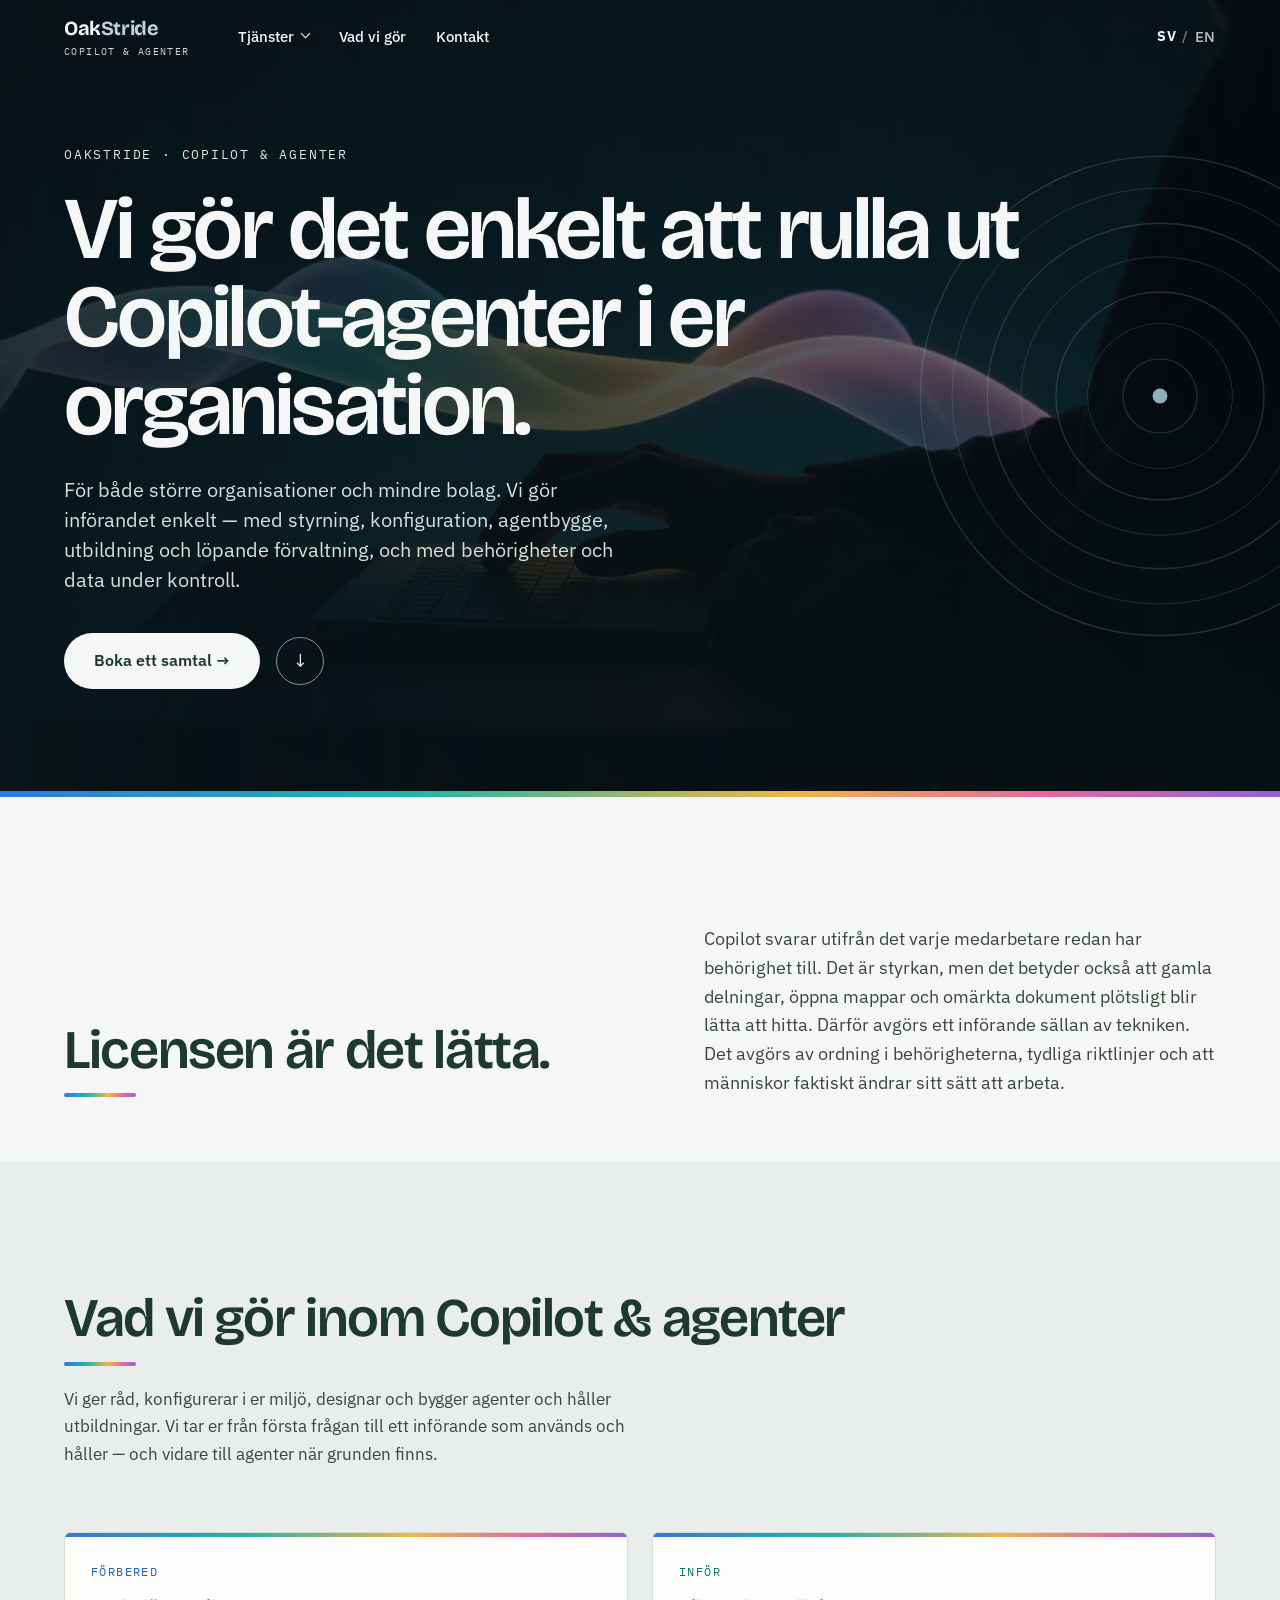
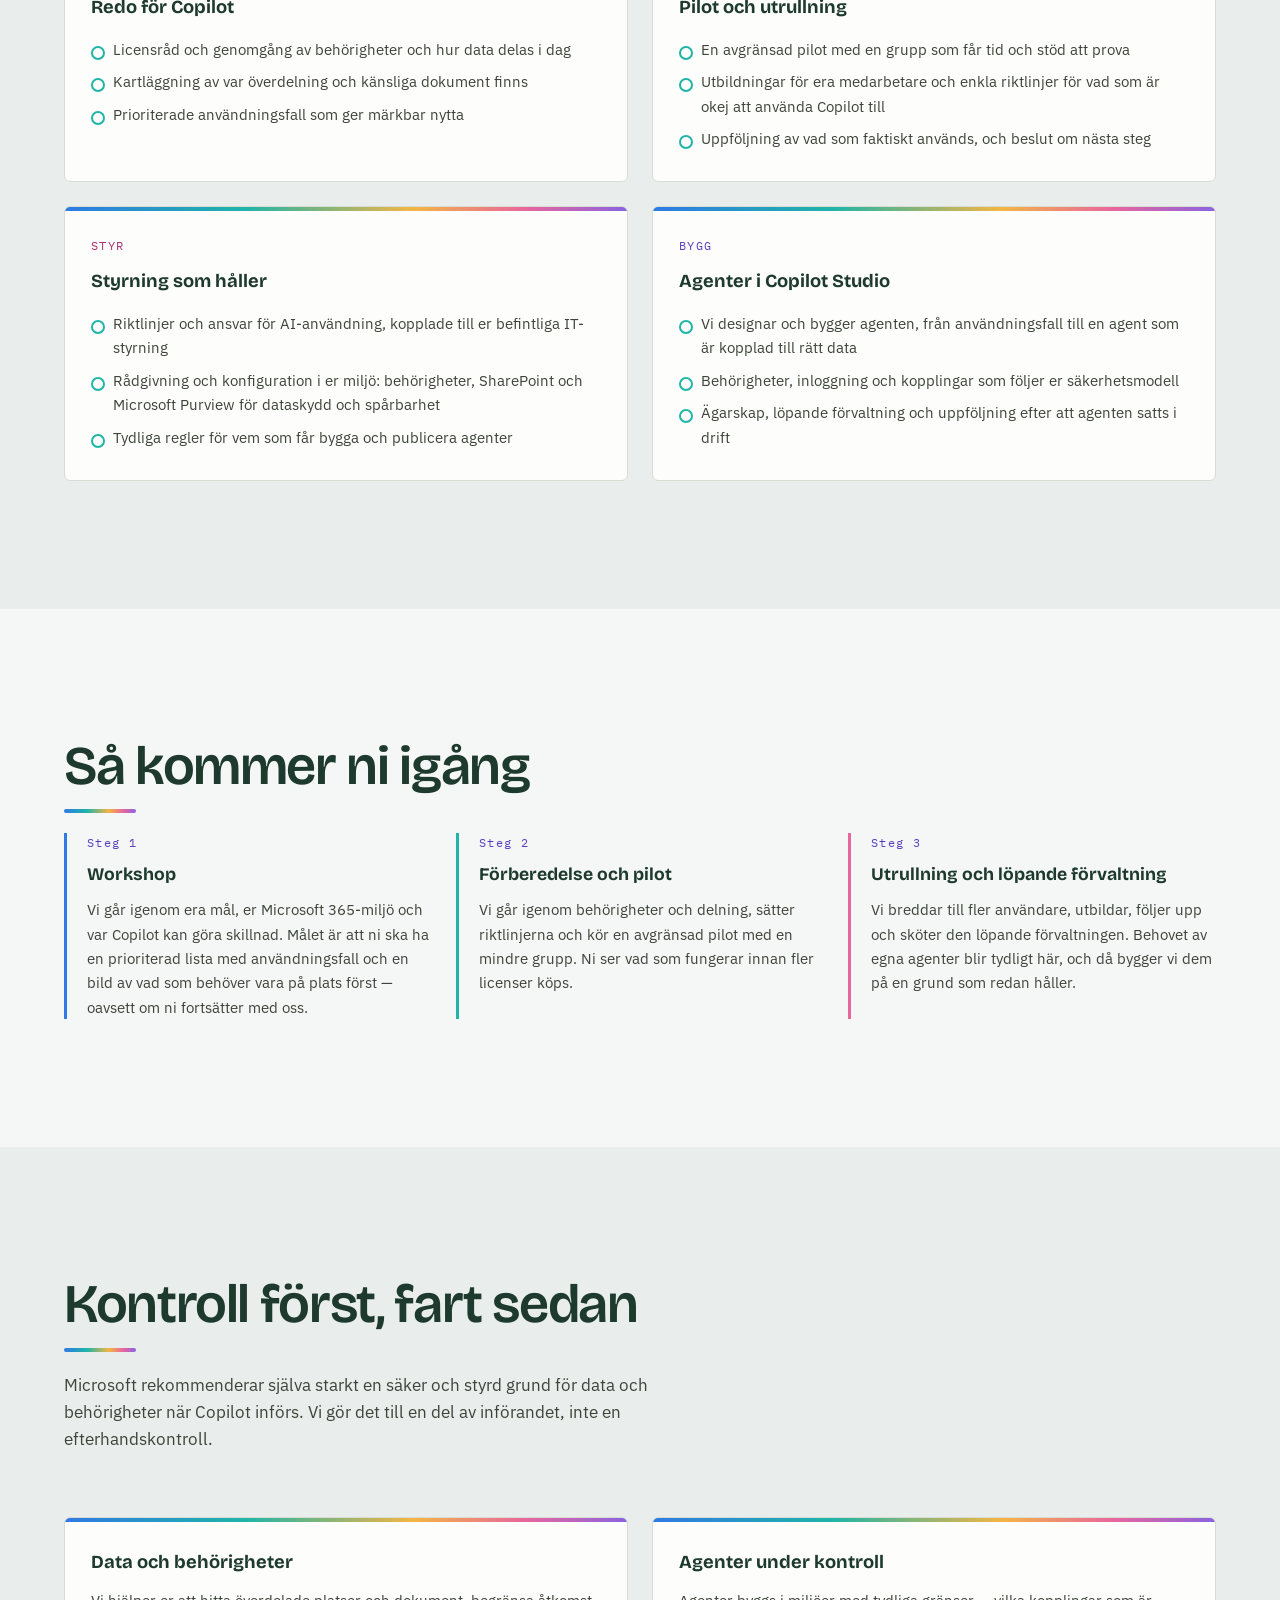
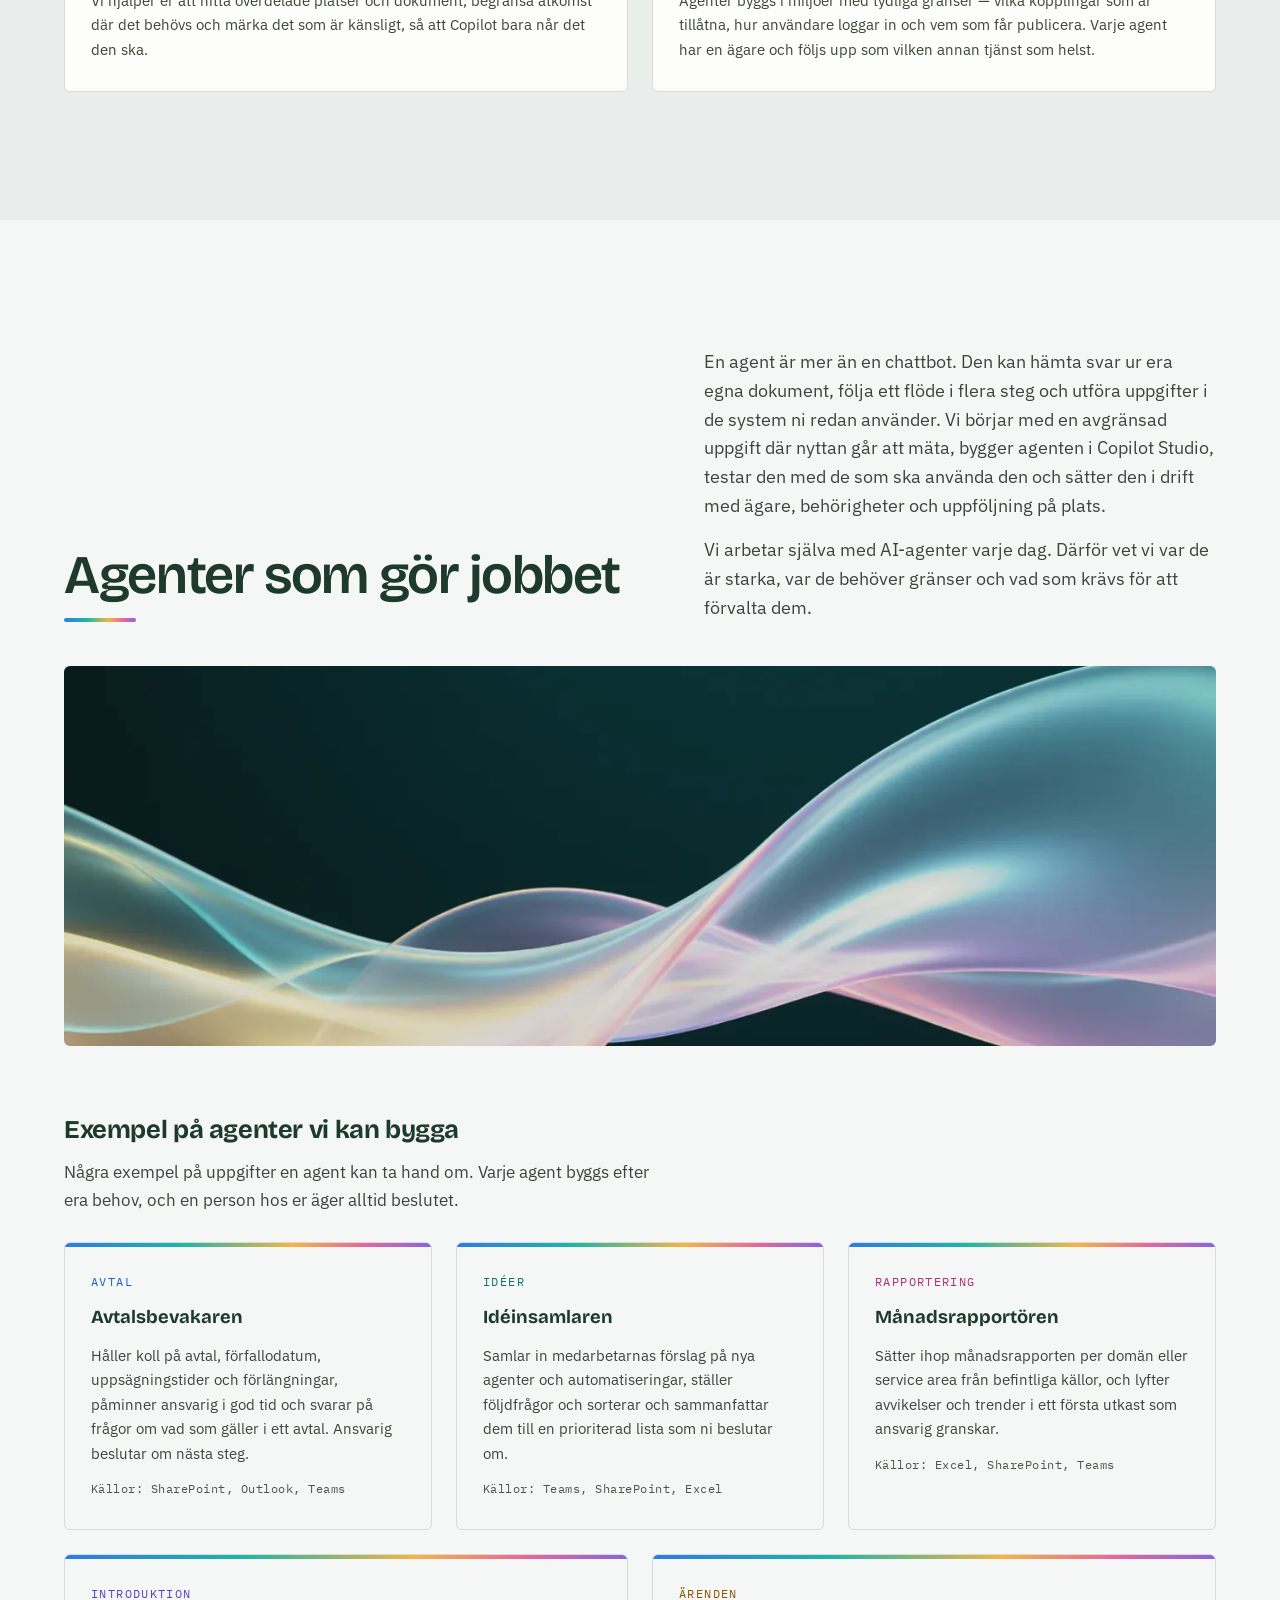
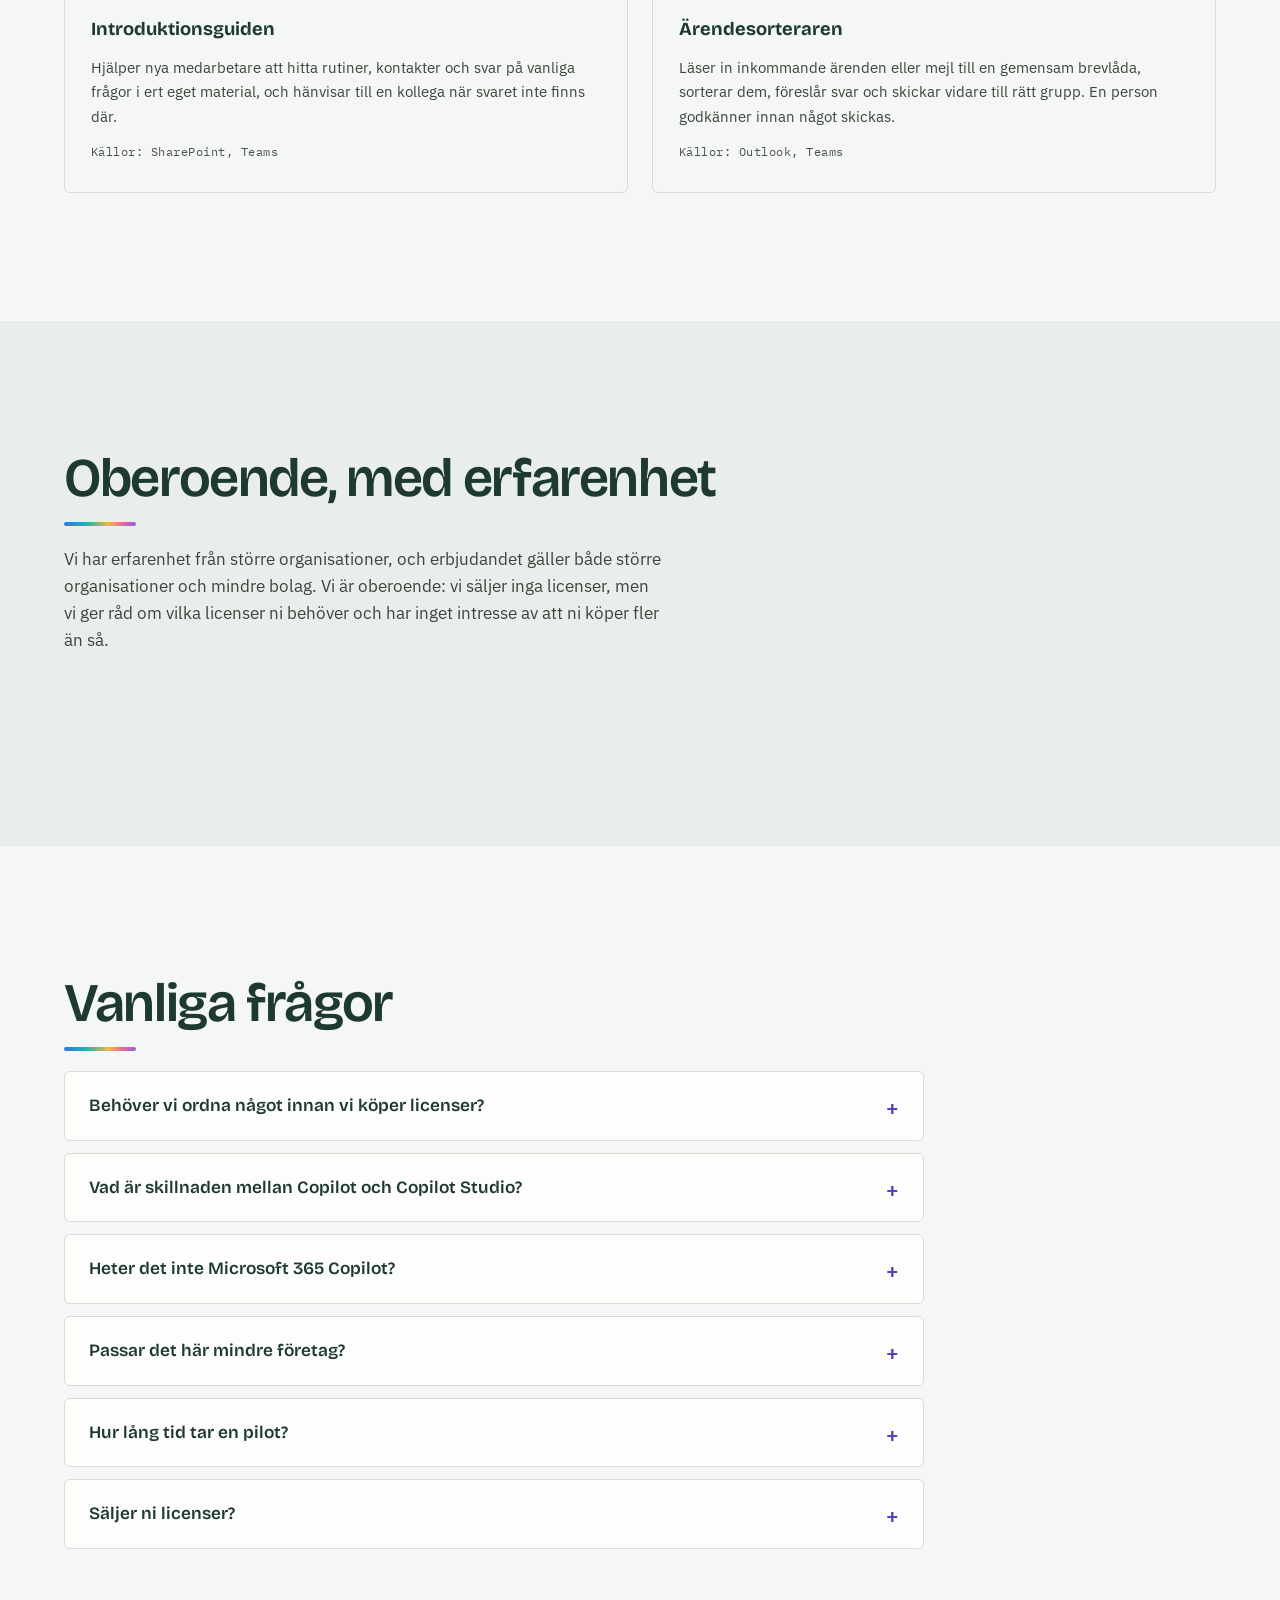
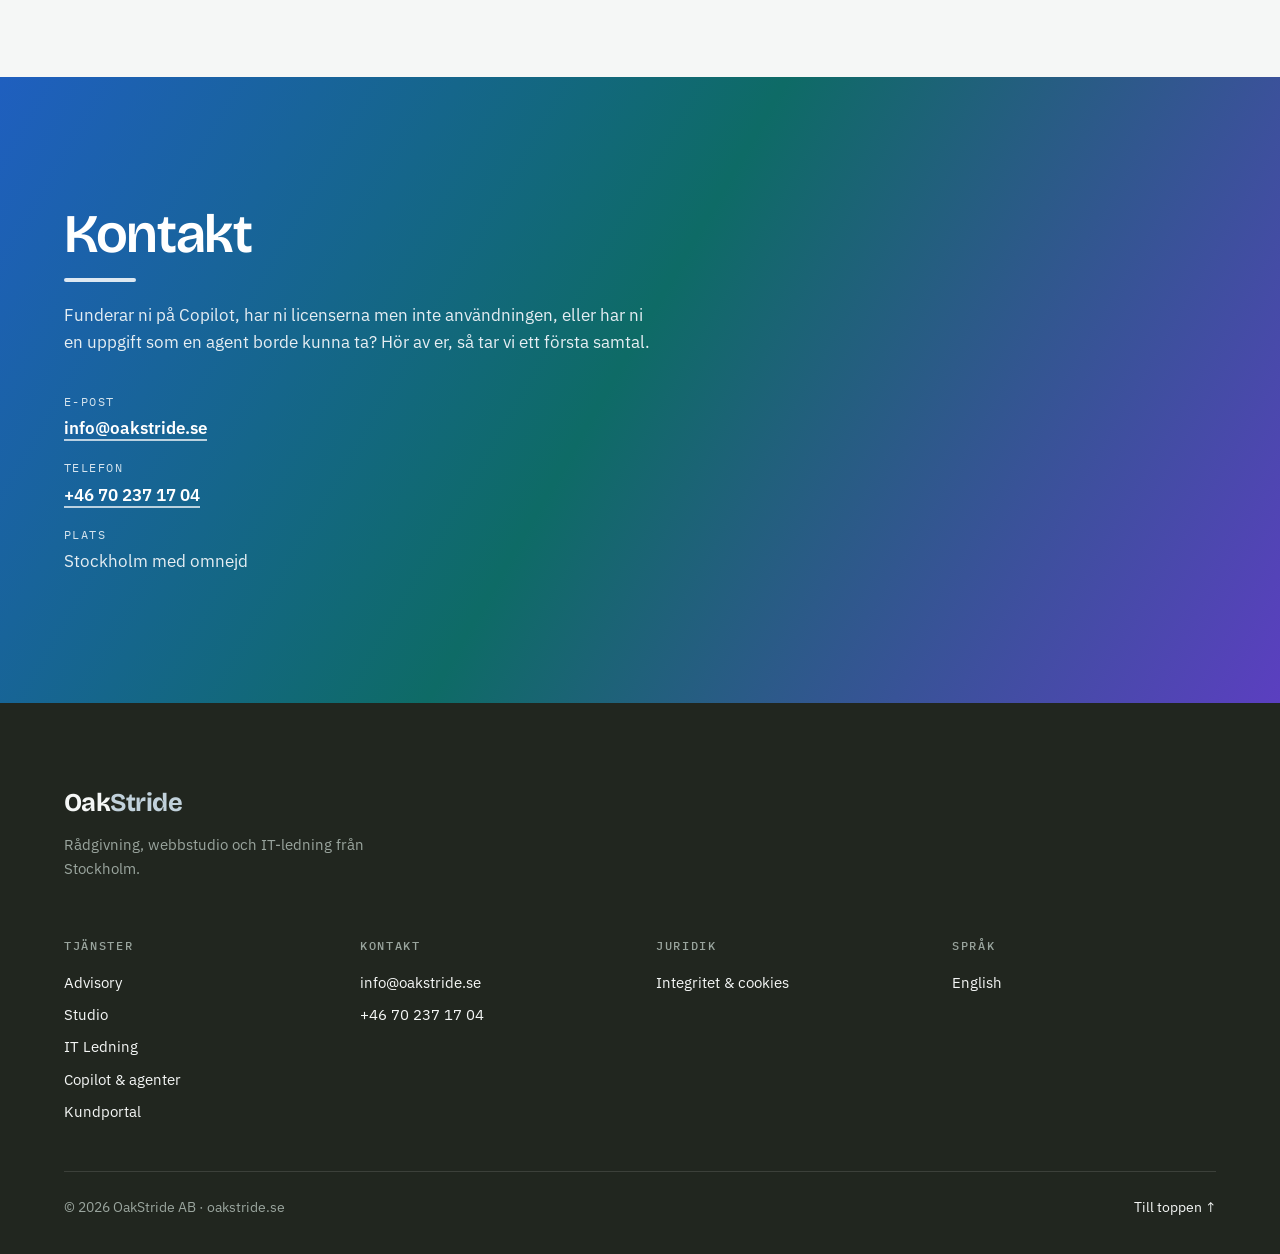
==== commit 938193ef: "Copilot-sidan: fem exempel pa agenter under Agenter som gor jobbet Avtalsbevakaren, Ideinsamlaren, M" ====
--- a/copilot-agenter.html
+++ b/copilot-agenter.html
@@ -238,7 +238,7 @@
   }
 </style>
 <script>document.documentElement.classList.add('js');</script>
-<link rel="stylesheet" href="/site.css?v=5">
+<link rel="stylesheet" href="/site.css?v=6">
 </head>
 <body class="theme-copilot">
 
@@ -410,6 +410,42 @@
         </div>
       </div>
       <figure class="photo photo-wide cp-photo"><img src="images/copilot-agentflode.webp" alt="" width="1344" height="768" loading="lazy" onerror="this.parentElement.style.display='none'"></figure>
+      <div class="agent-examples-head">
+        <h3 id="agent-examples-h">Exempel på agenter vi kan bygga</h3>
+        <p>Några exempel på uppgifter en agent kan ta hand om. Varje agent byggs efter era behov, och en person hos er äger alltid beslutet.</p>
+      </div>
+      <div class="agent-examples" aria-labelledby="agent-examples-h">
+        <div class="card">
+          <span class="tag">Avtal</span>
+          <h4>Avtalsbevakaren</h4>
+          <p>Håller koll på avtal, förfallodatum, uppsägningstider och förlängningar, påminner ansvarig i god tid och svarar på frågor om vad som gäller i ett avtal. Ansvarig beslutar om nästa steg.</p>
+          <p class="sources">Källor: SharePoint, Outlook, Teams</p>
+        </div>
+        <div class="card">
+          <span class="tag">Idéer</span>
+          <h4>Idéinsamlaren</h4>
+          <p>Samlar in medarbetarnas förslag på nya agenter och automatiseringar, ställer följdfrågor och sorterar och sammanfattar dem till en prioriterad lista som ni beslutar om.</p>
+          <p class="sources">Källor: Teams, SharePoint, Excel</p>
+        </div>
+        <div class="card">
+          <span class="tag">Rapportering</span>
+          <h4>Månadsrapportören</h4>
+          <p>Sätter ihop månadsrapporten per domän eller service area från befintliga källor, och lyfter avvikelser och trender i ett första utkast som ansvarig granskar.</p>
+          <p class="sources">Källor: Excel, SharePoint, Teams</p>
+        </div>
+        <div class="card">
+          <span class="tag">Introduktion</span>
+          <h4>Introduktionsguiden</h4>
+          <p>Hjälper nya medarbetare att hitta rutiner, kontakter och svar på vanliga frågor i ert eget material, och hänvisar till en kollega när svaret inte finns där.</p>
+          <p class="sources">Källor: SharePoint, Teams</p>
+        </div>
+        <div class="card">
+          <span class="tag">Ärenden</span>
+          <h4>Ärendesorteraren</h4>
+          <p>Läser in inkommande ärenden eller mejl till en gemensam brevlåda, sorterar dem, föreslår svar och skickar vidare till rätt grupp. En person godkänner innan något skickas.</p>
+          <p class="sources">Källor: Outlook, Teams</p>
+        </div>
+      </div>
     </div>
   </section>
 
--- a/site.css
+++ b/site.css
@@ -363,3 +363,31 @@
 /* Kontaktfaltet: gradient i morka toner sa att vit text haller AA i varje punkt
    (#1f5fbf 6.1:1, #0e6b66 6.3:1, #5b3fc0 7.2:1 mot vitt). */
 .theme-copilot #kontakt { background: linear-gradient(120deg, #1f5fbf 0%, #0e6b66 48%, #5b3fc0 100%); }
+
+/* ---------- Copilot: exempel pa agenter (2026-10-30) ----------
+   3 + 2 pa desktop (sex spalter, korten spanner 2 resp 3), tva spalter pa
+   mellanbredd, en spalt pa mobil. Kortstilen ar sidans vanliga .card. */
+.agent-examples-head { margin: 64px 0 28px; max-width: 60ch; }
+.agent-examples-head h3 {
+  font-family: 'Bricolage Grotesque', sans-serif; font-size: clamp(1.3rem, 2.2vw, 1.6rem);
+  letter-spacing: -0.015em; color: var(--pine); margin-bottom: 8px;
+}
+.agent-examples-head p { color: #3d443a; }
+.agent-examples { display: grid; grid-template-columns: repeat(6, 1fr); gap: 24px; }
+.agent-examples .card { grid-column: span 2; }
+.agent-examples .card:nth-child(n+4) { grid-column: span 3; }
+.agent-examples .card h4 { font-family: 'Bricolage Grotesque', sans-serif; font-size: 1.15rem; color: var(--pine); margin-bottom: 10px; }
+.agent-examples .card .sources {
+  margin-top: 14px; font-family: 'IBM Plex Mono', monospace; font-size: .76rem;
+  letter-spacing: .04em; color: #4c534a;
+}
+.theme-copilot .agent-examples .card:nth-child(1) .tag { color: var(--cp-blue-ink); }
+.theme-copilot .agent-examples .card:nth-child(2) .tag { color: var(--cp-teal-ink); }
+.theme-copilot .agent-examples .card:nth-child(3) .tag { color: var(--cp-pink-ink); }
+.theme-copilot .agent-examples .card:nth-child(4) .tag { color: var(--cp-violet-ink); }
+.theme-copilot .agent-examples .card:nth-child(5) .tag { color: var(--cp-amber-ink); }
+@media (max-width: 1000px) {
+  .agent-examples { grid-template-columns: repeat(2, 1fr); }
+  .agent-examples .card, .agent-examples .card:nth-child(n+4) { grid-column: auto; }
+}
+@media (max-width: 640px) { .agent-examples { grid-template-columns: 1fr; } }
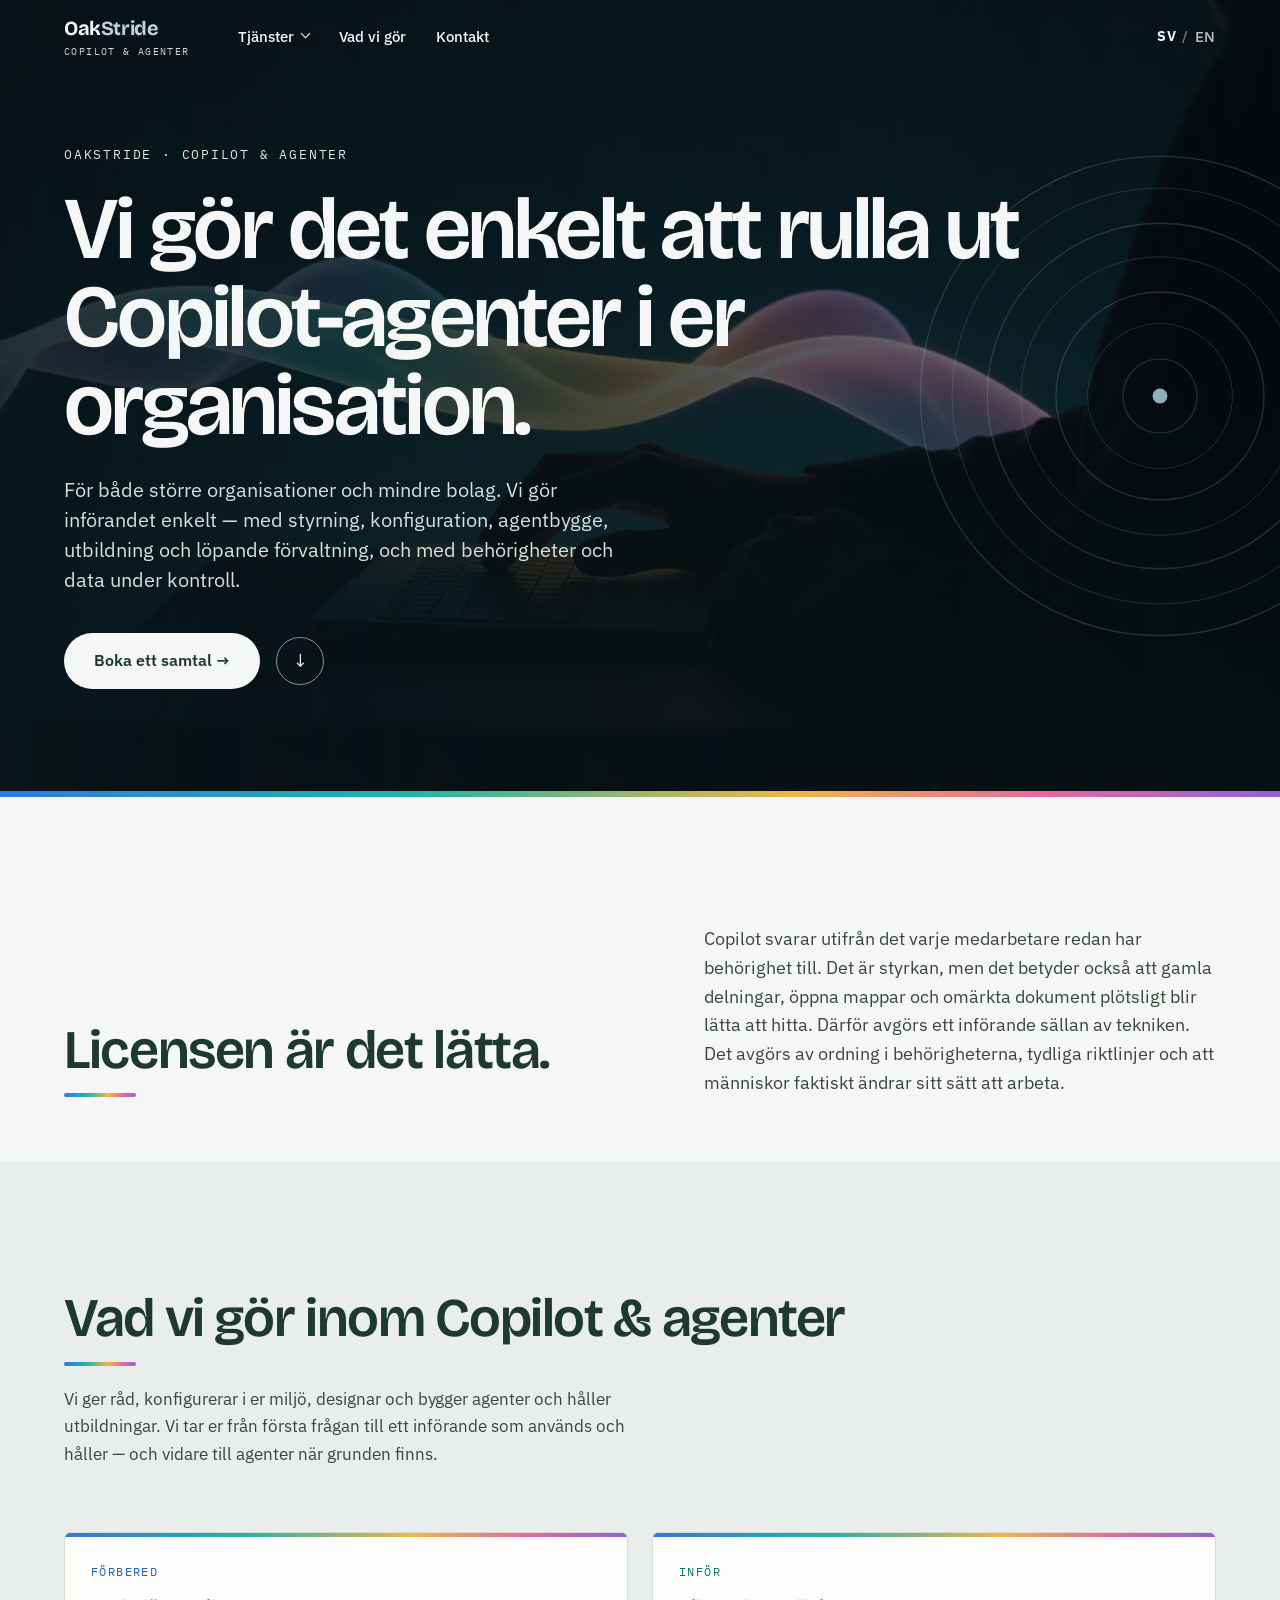
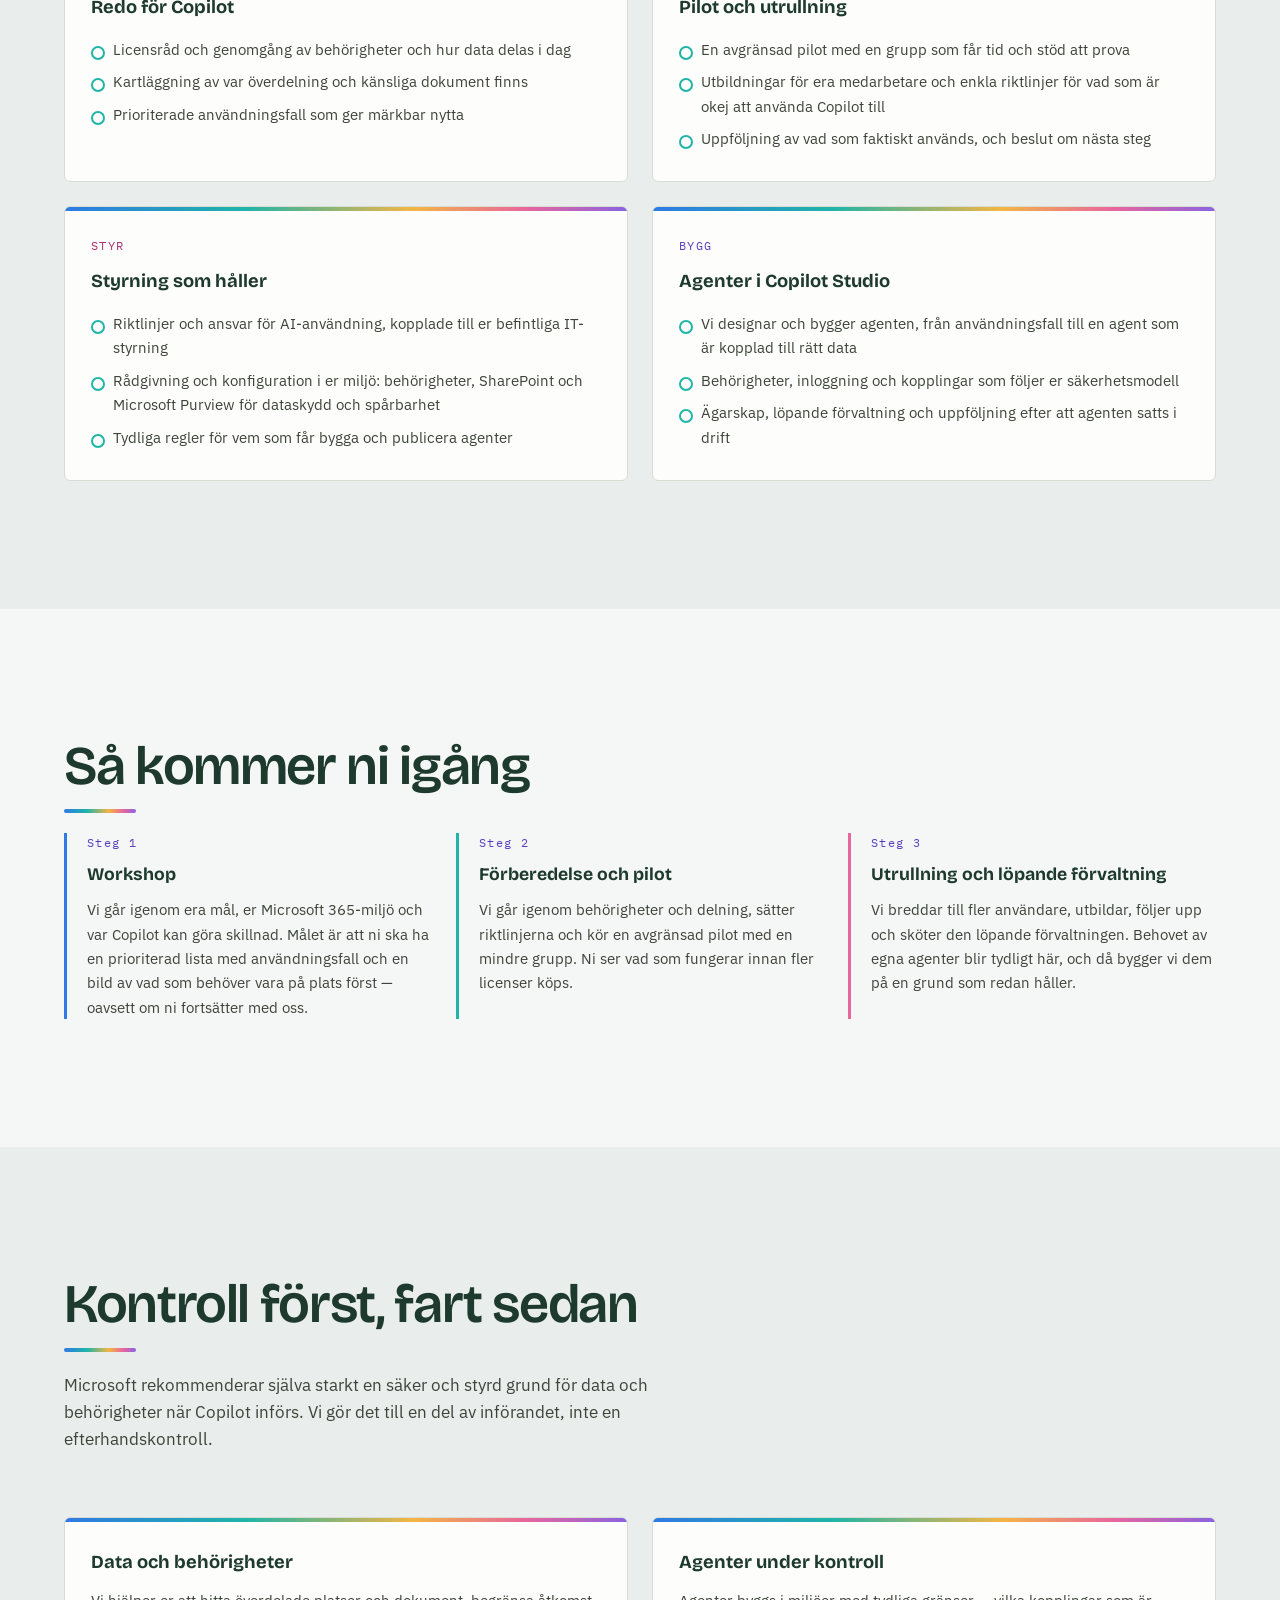
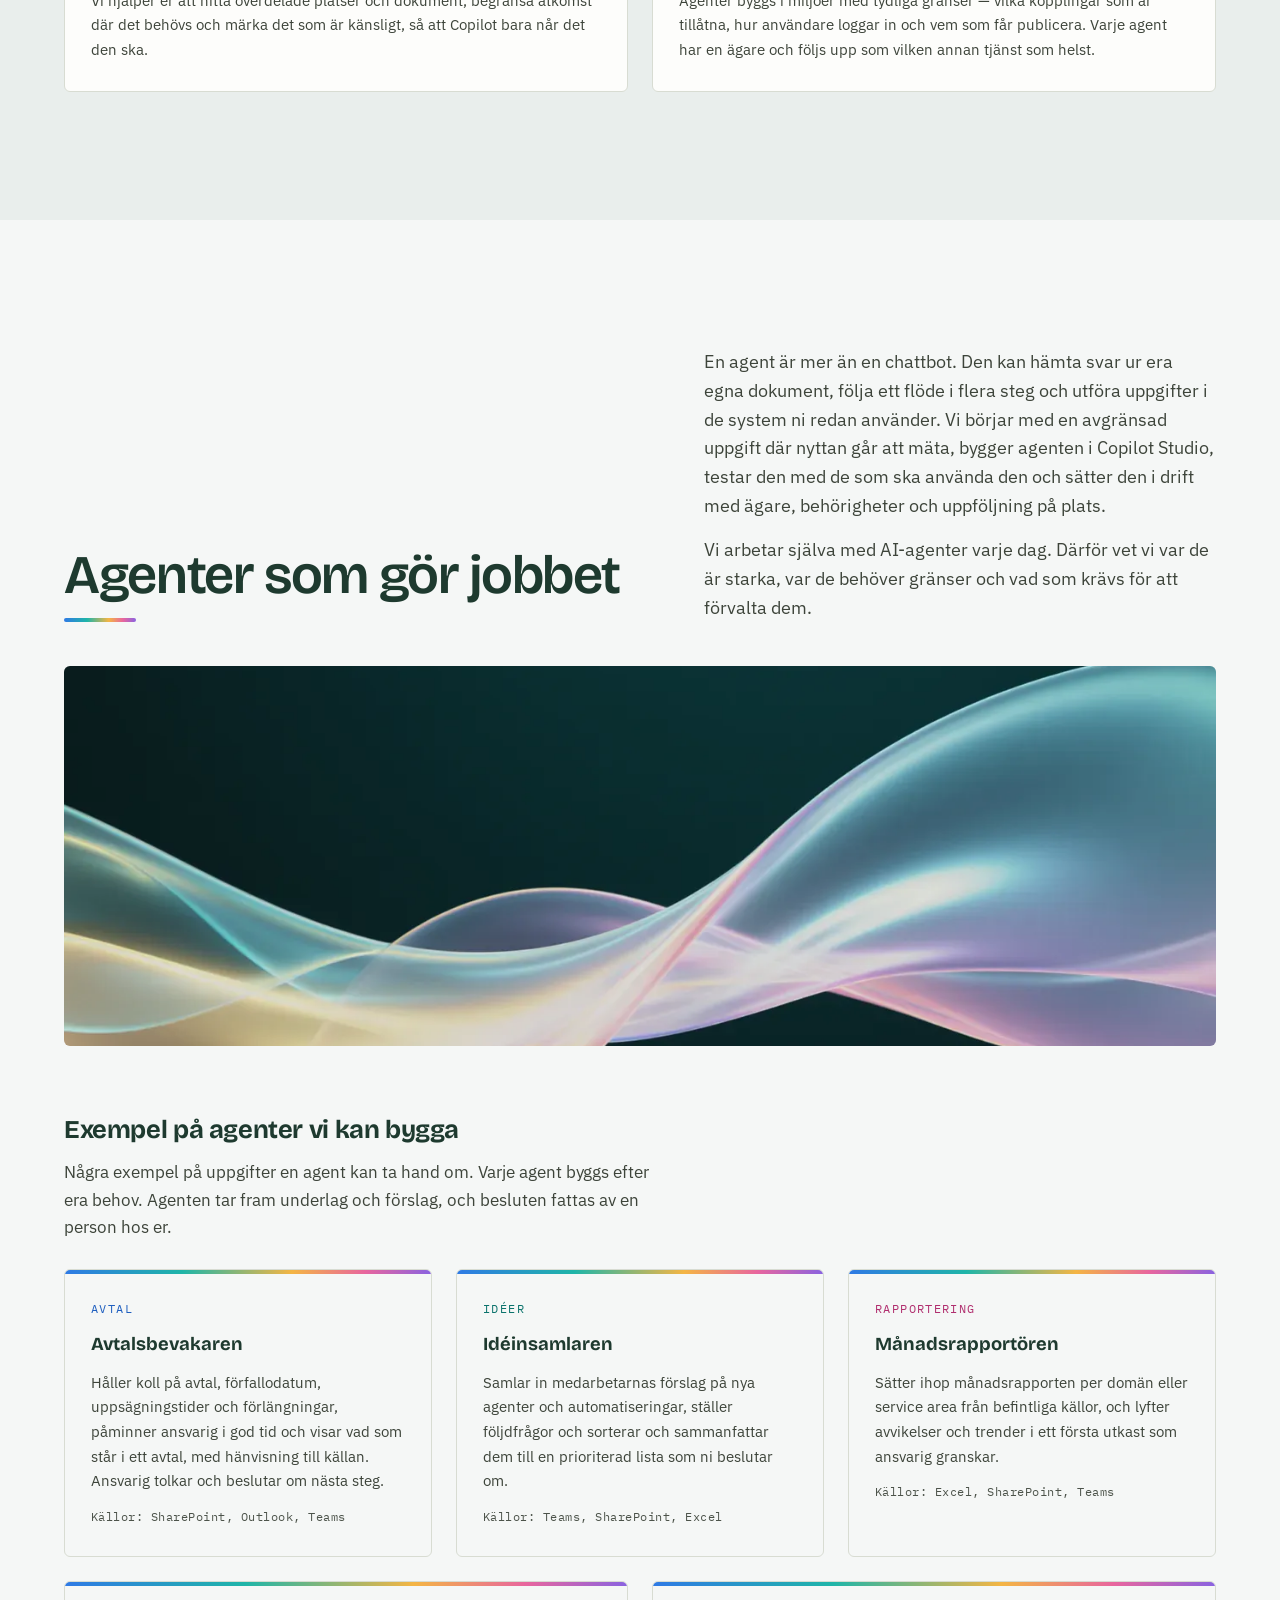
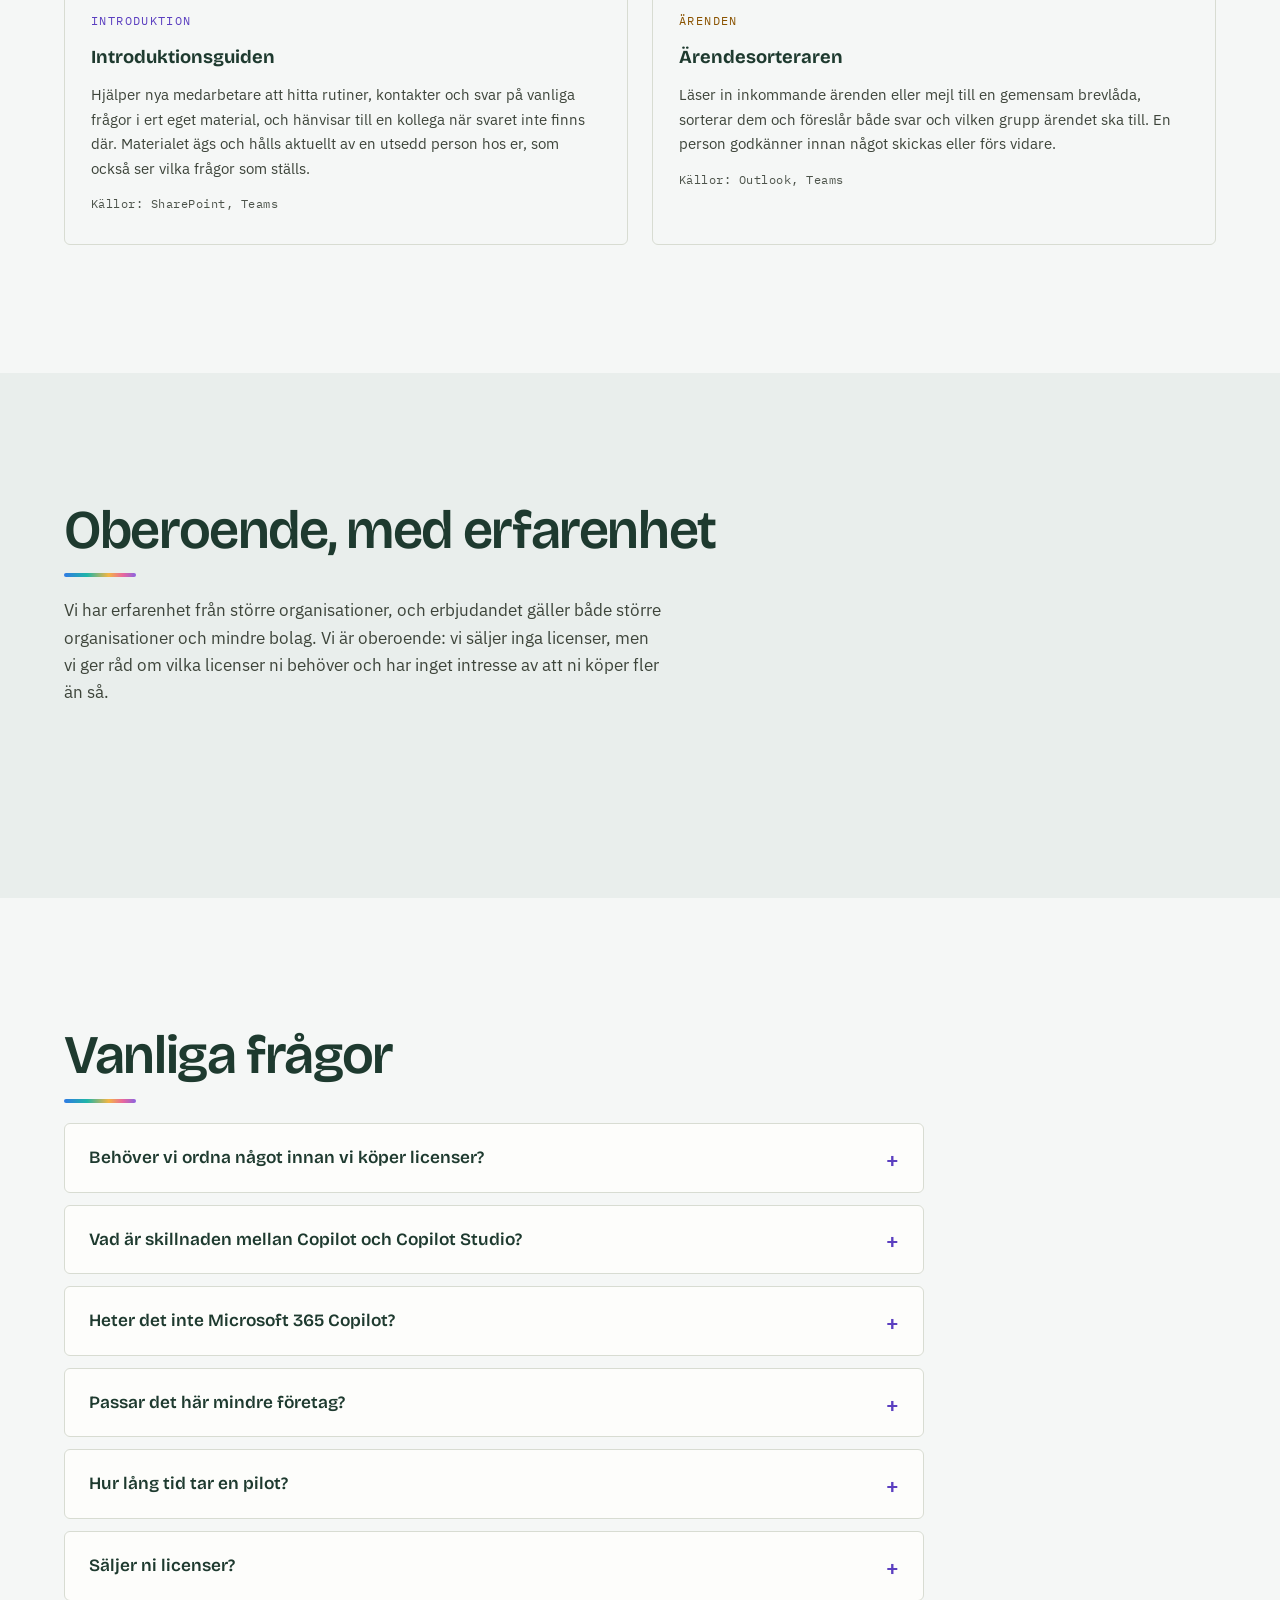
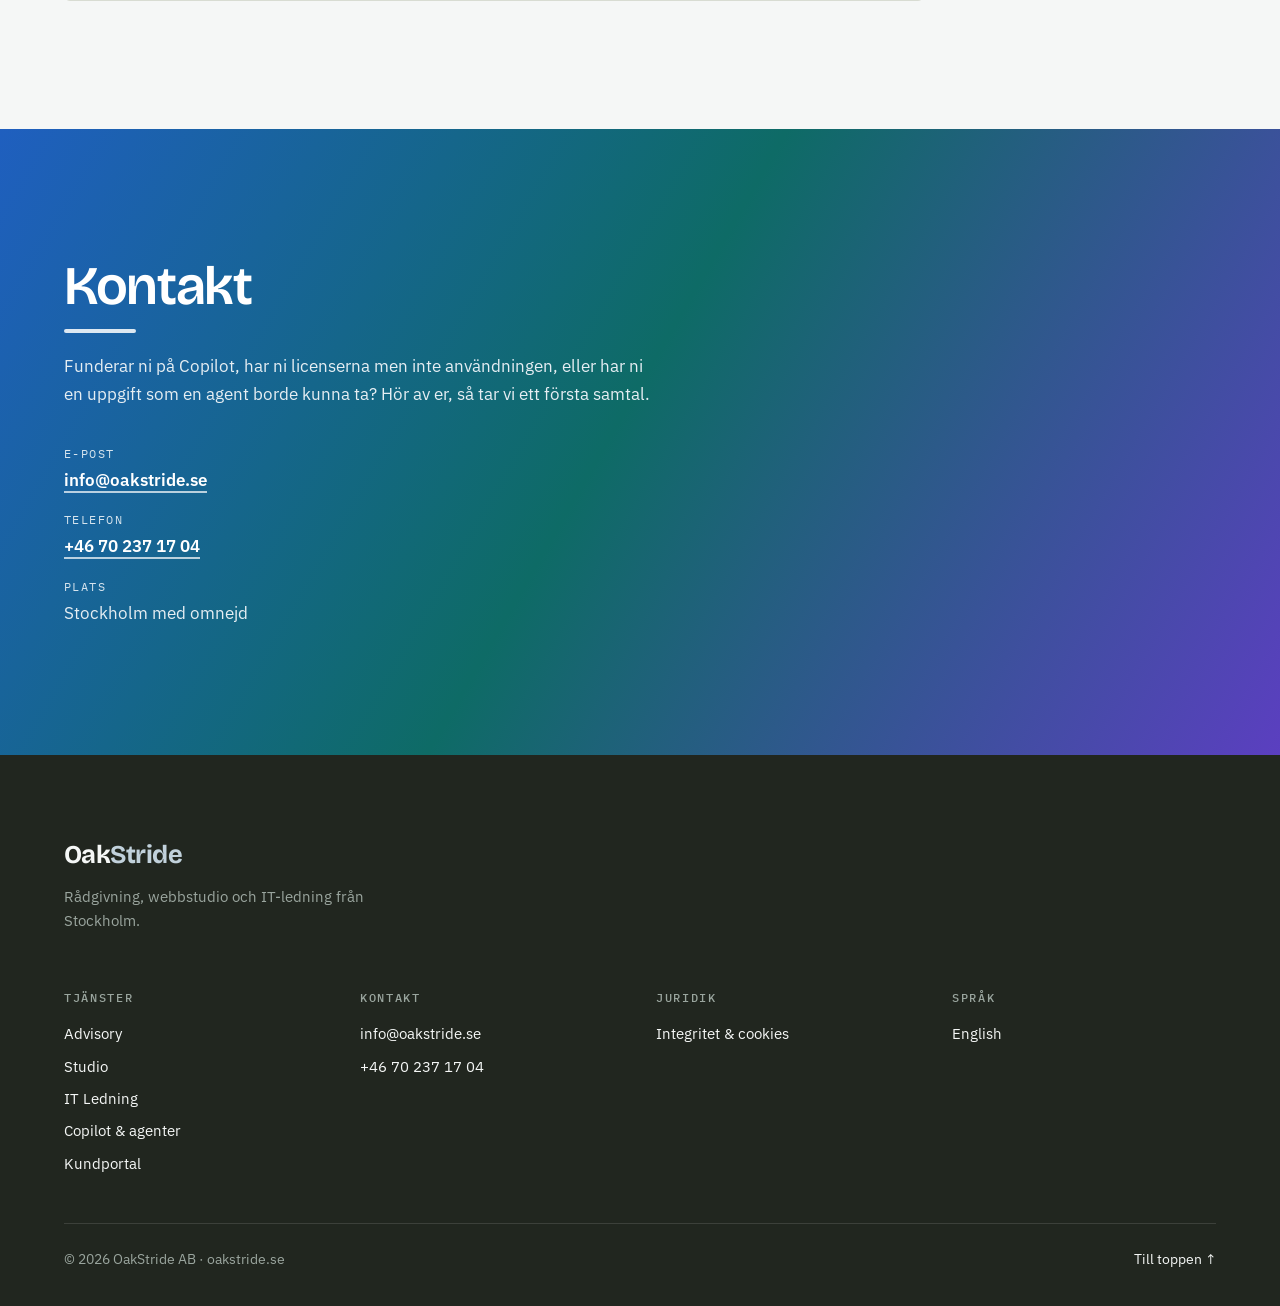
==== commit deaa00b6: "web#39: varje agentexempel har en manniska som beslutar Granskare #39: Introduktionsguiden svarade u" ====
--- a/copilot-agenter.html
+++ b/copilot-agenter.html
@@ -412,13 +412,13 @@
       <figure class="photo photo-wide cp-photo"><img src="images/copilot-agentflode.webp" alt="" width="1344" height="768" loading="lazy" onerror="this.parentElement.style.display='none'"></figure>
       <div class="agent-examples-head">
         <h3 id="agent-examples-h">Exempel på agenter vi kan bygga</h3>
-        <p>Några exempel på uppgifter en agent kan ta hand om. Varje agent byggs efter era behov, och en person hos er äger alltid beslutet.</p>
+        <p>Några exempel på uppgifter en agent kan ta hand om. Varje agent byggs efter era behov. Agenten tar fram underlag och förslag, och besluten fattas av en person hos er.</p>
       </div>
       <div class="agent-examples" aria-labelledby="agent-examples-h">
         <div class="card">
           <span class="tag">Avtal</span>
           <h4>Avtalsbevakaren</h4>
-          <p>Håller koll på avtal, förfallodatum, uppsägningstider och förlängningar, påminner ansvarig i god tid och svarar på frågor om vad som gäller i ett avtal. Ansvarig beslutar om nästa steg.</p>
+          <p>Håller koll på avtal, förfallodatum, uppsägningstider och förlängningar, påminner ansvarig i god tid och visar vad som står i ett avtal, med hänvisning till källan. Ansvarig tolkar och beslutar om nästa steg.</p>
           <p class="sources">Källor: SharePoint, Outlook, Teams</p>
         </div>
         <div class="card">
@@ -436,13 +436,13 @@
         <div class="card">
           <span class="tag">Introduktion</span>
           <h4>Introduktionsguiden</h4>
-          <p>Hjälper nya medarbetare att hitta rutiner, kontakter och svar på vanliga frågor i ert eget material, och hänvisar till en kollega när svaret inte finns där.</p>
+          <p>Hjälper nya medarbetare att hitta rutiner, kontakter och svar på vanliga frågor i ert eget material, och hänvisar till en kollega när svaret inte finns där. Materialet ägs och hålls aktuellt av en utsedd person hos er, som också ser vilka frågor som ställs.</p>
           <p class="sources">Källor: SharePoint, Teams</p>
         </div>
         <div class="card">
           <span class="tag">Ärenden</span>
           <h4>Ärendesorteraren</h4>
-          <p>Läser in inkommande ärenden eller mejl till en gemensam brevlåda, sorterar dem, föreslår svar och skickar vidare till rätt grupp. En person godkänner innan något skickas.</p>
+          <p>Läser in inkommande ärenden eller mejl till en gemensam brevlåda, sorterar dem och föreslår både svar och vilken grupp ärendet ska till. En person godkänner innan något skickas eller förs vidare.</p>
           <p class="sources">Källor: Outlook, Teams</p>
         </div>
       </div>
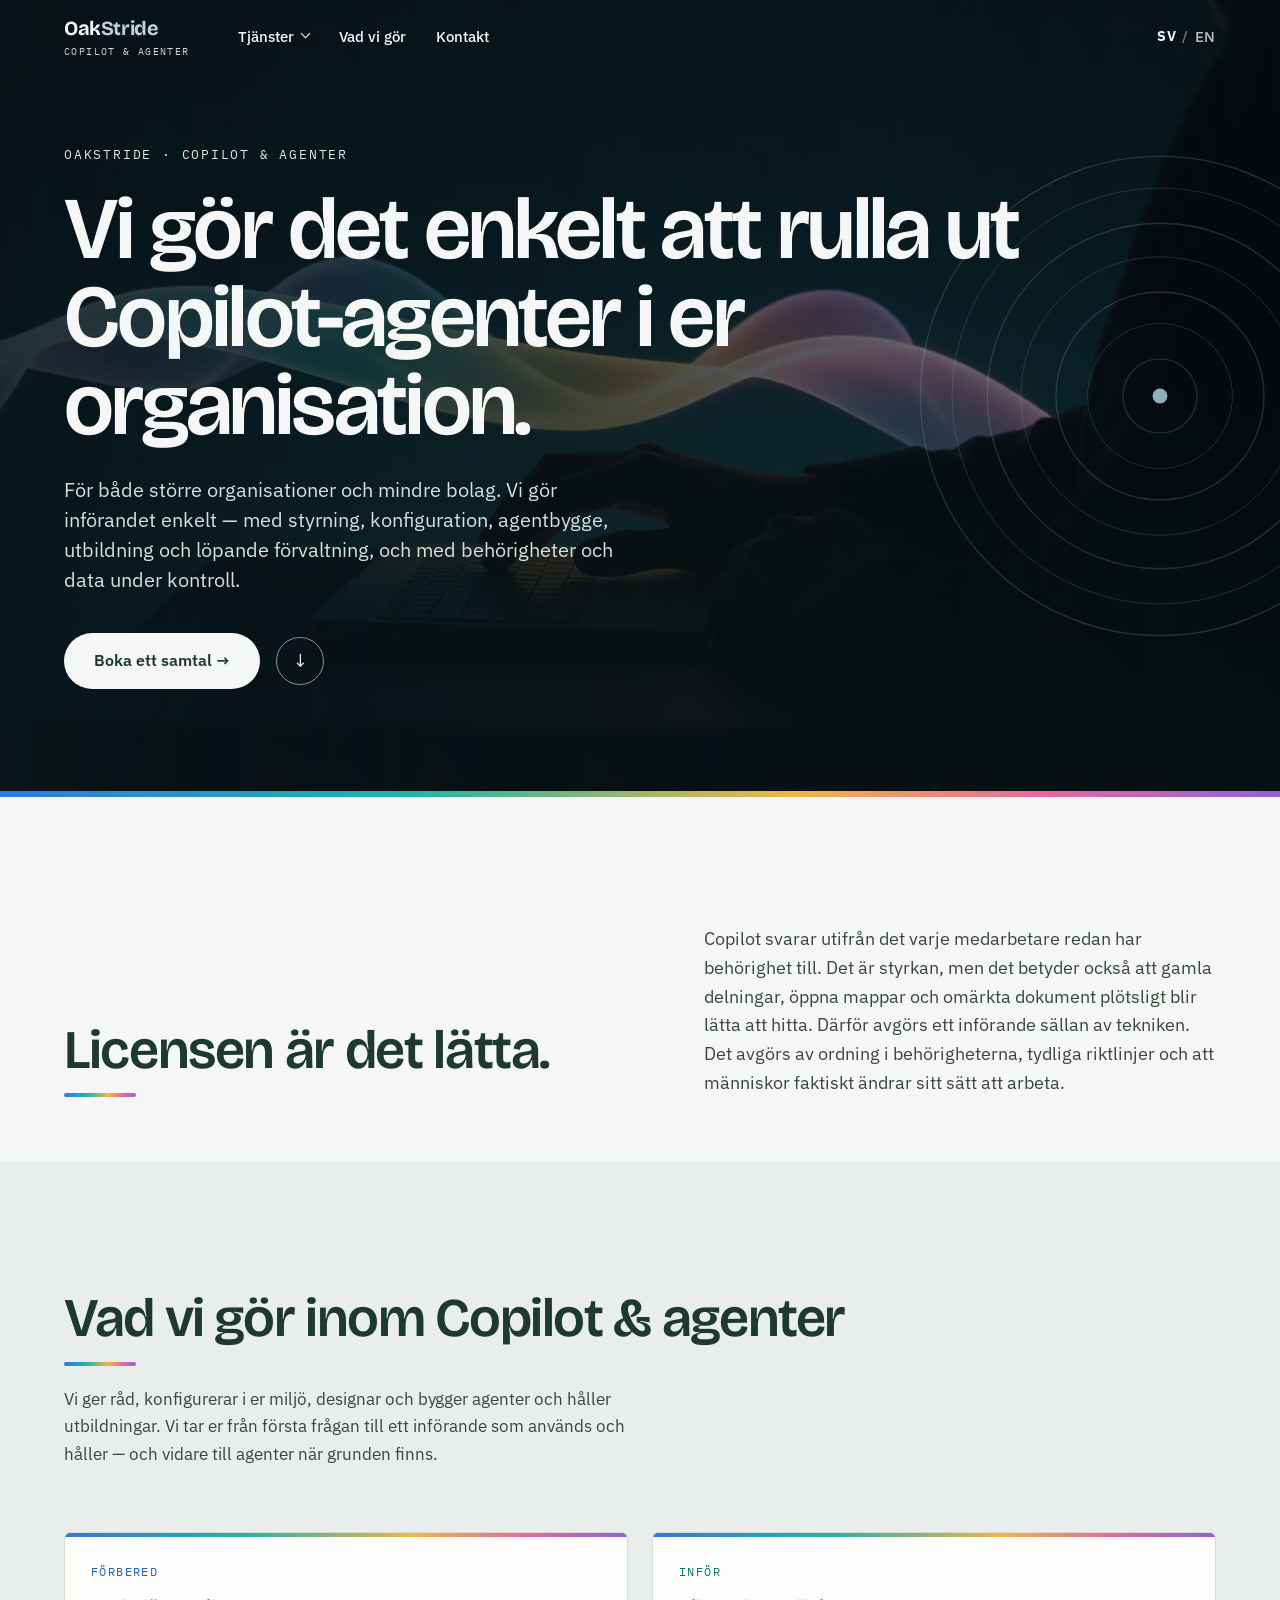
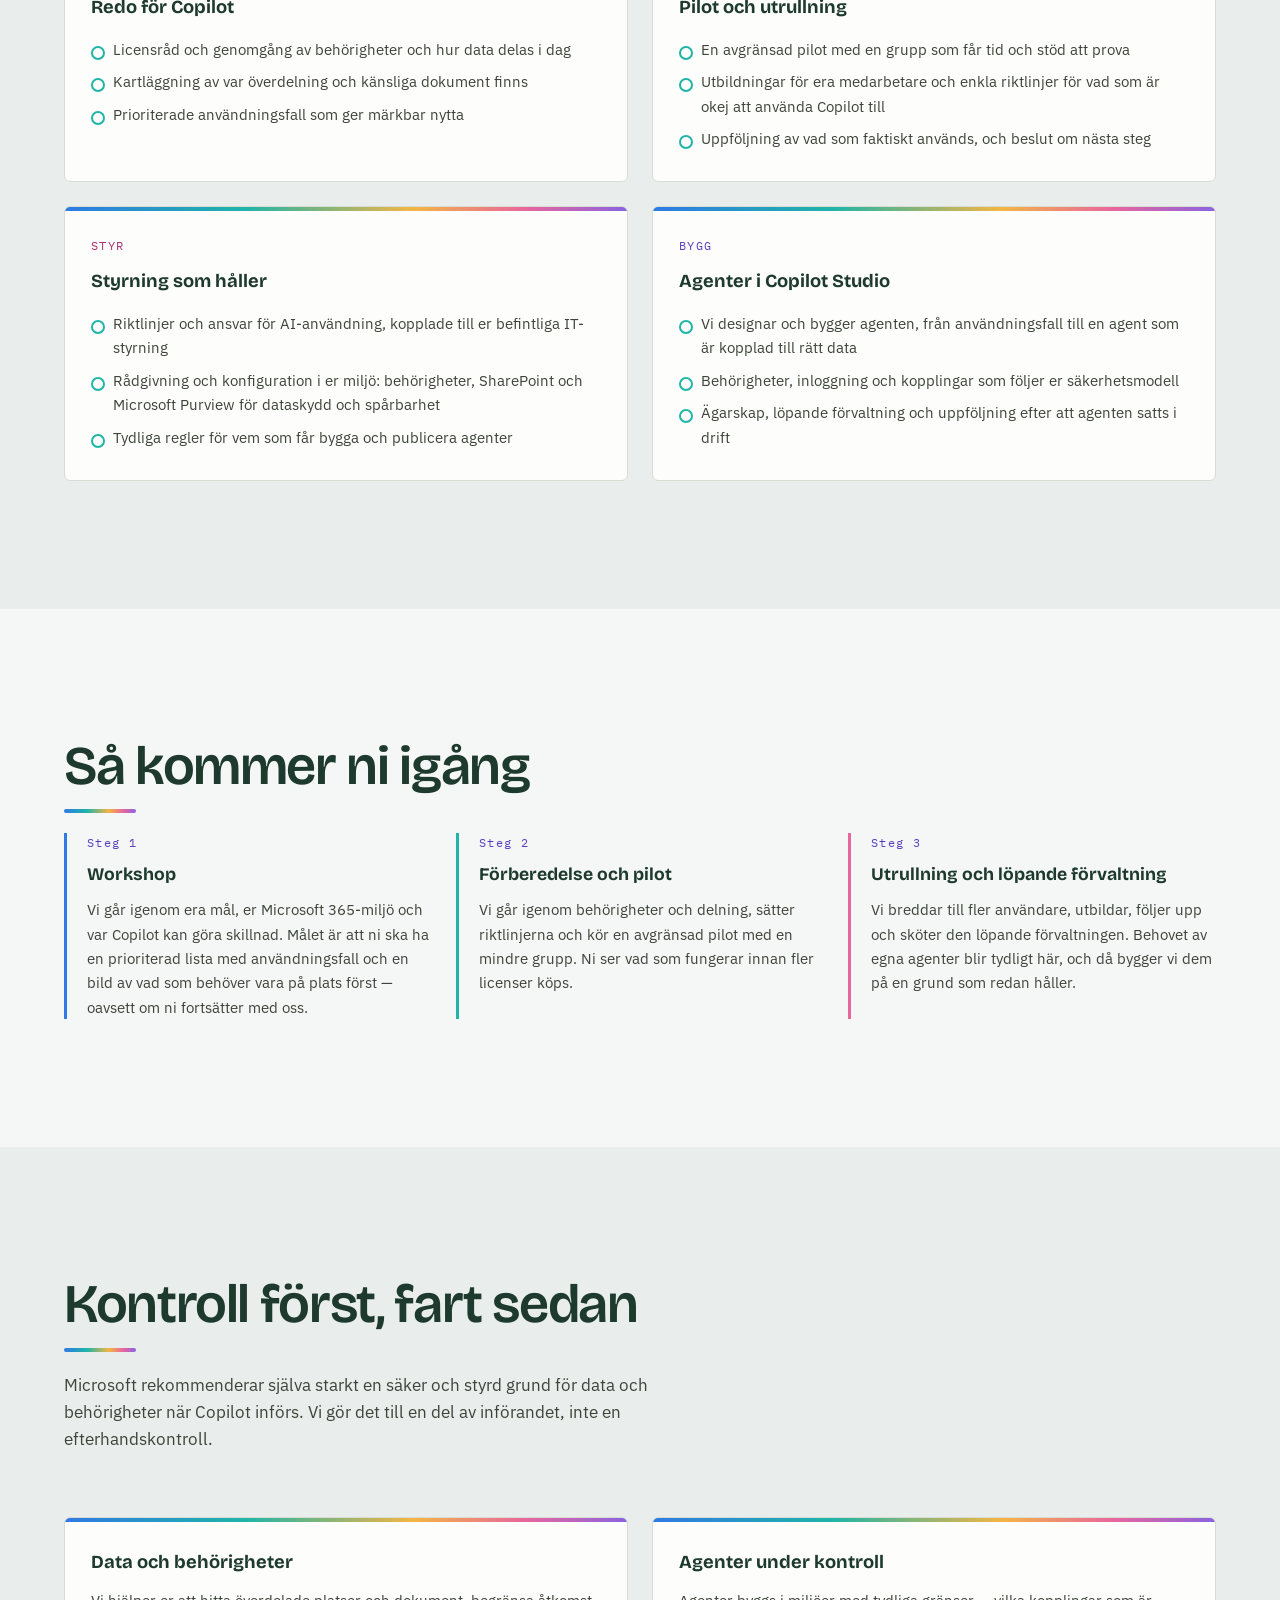
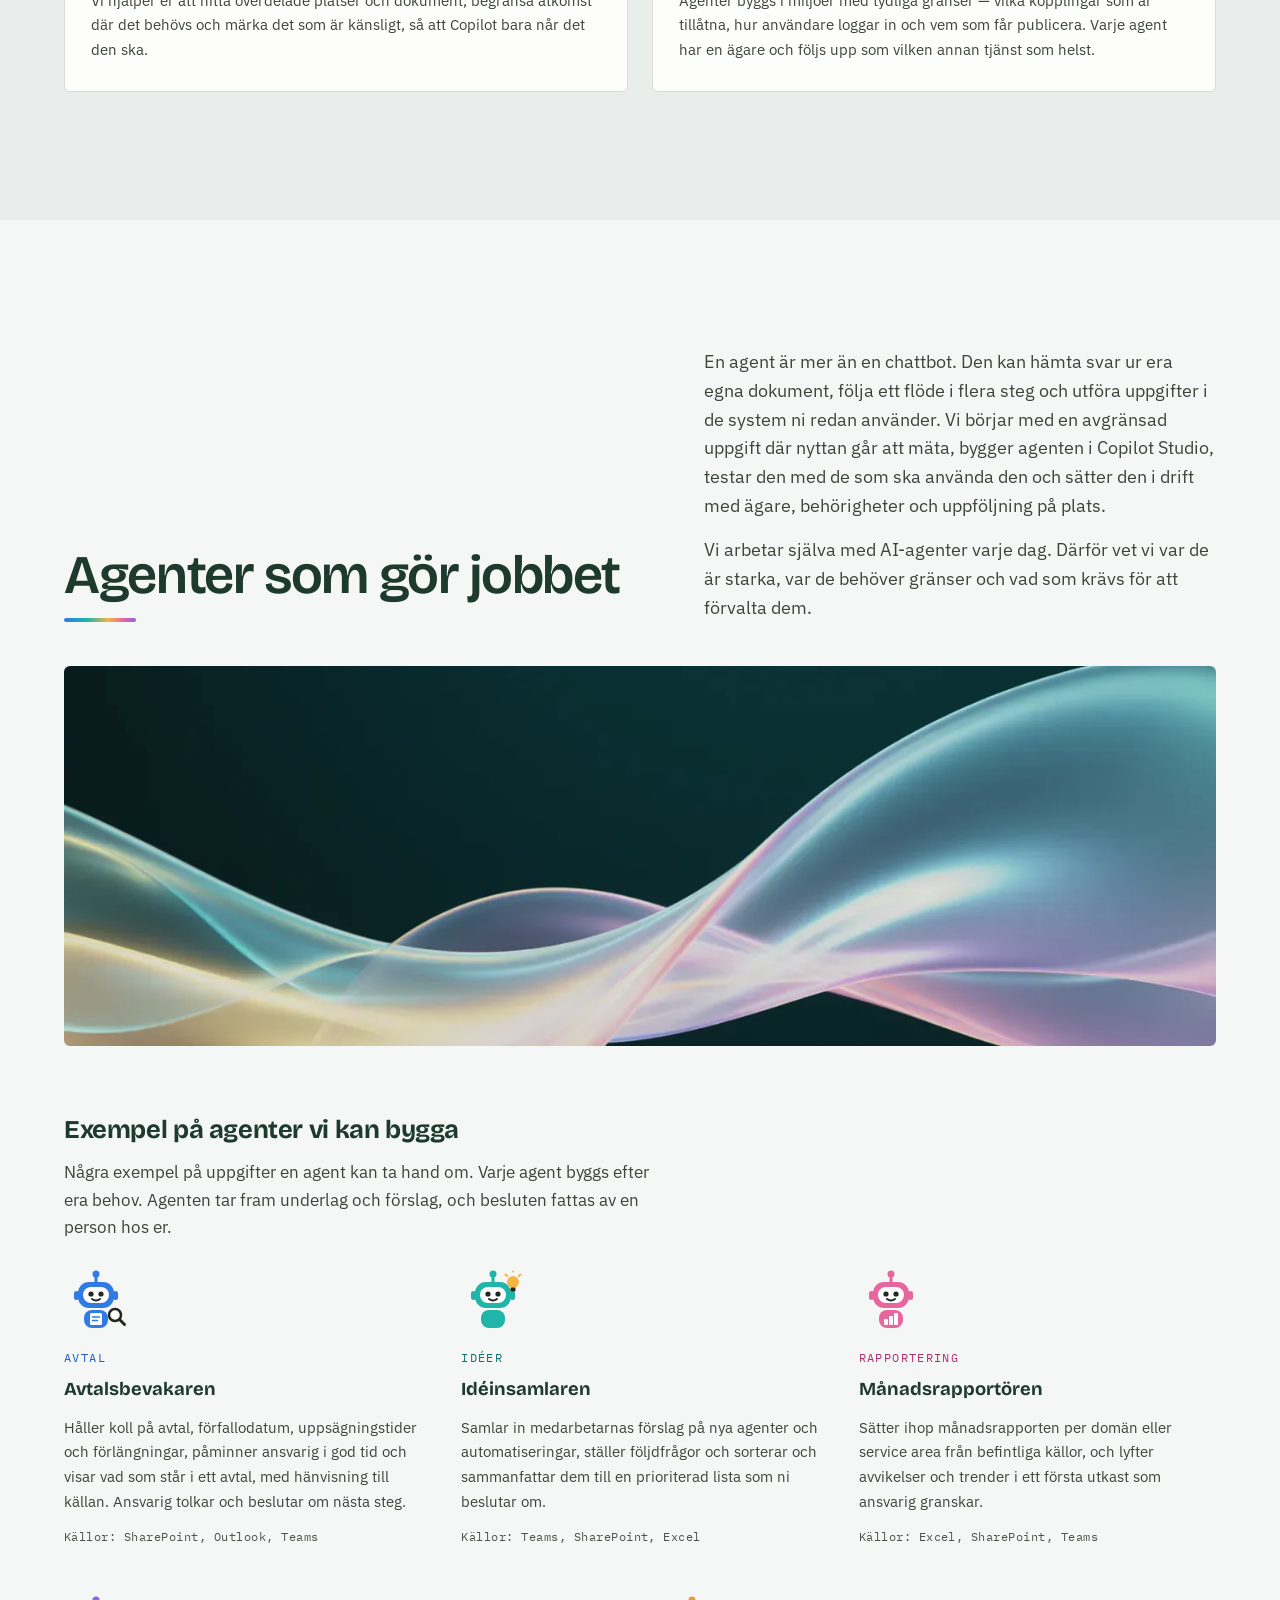
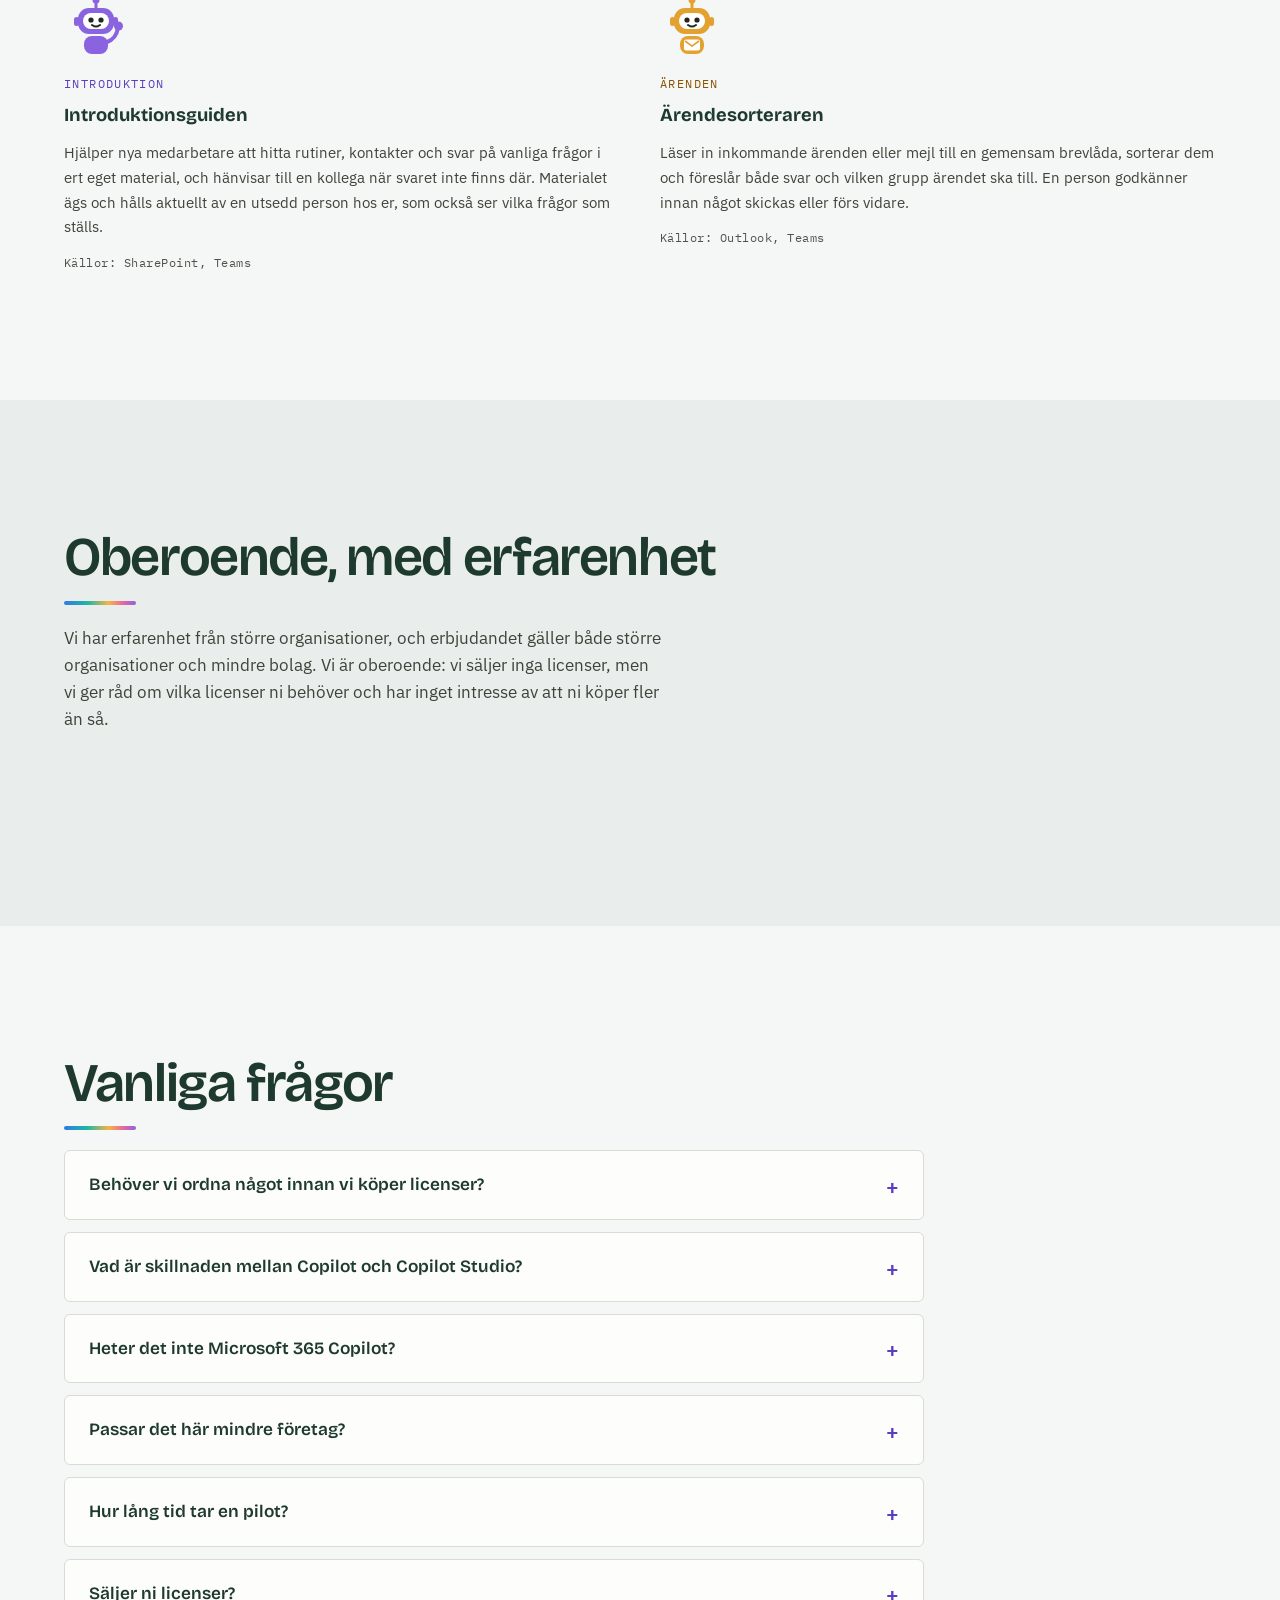
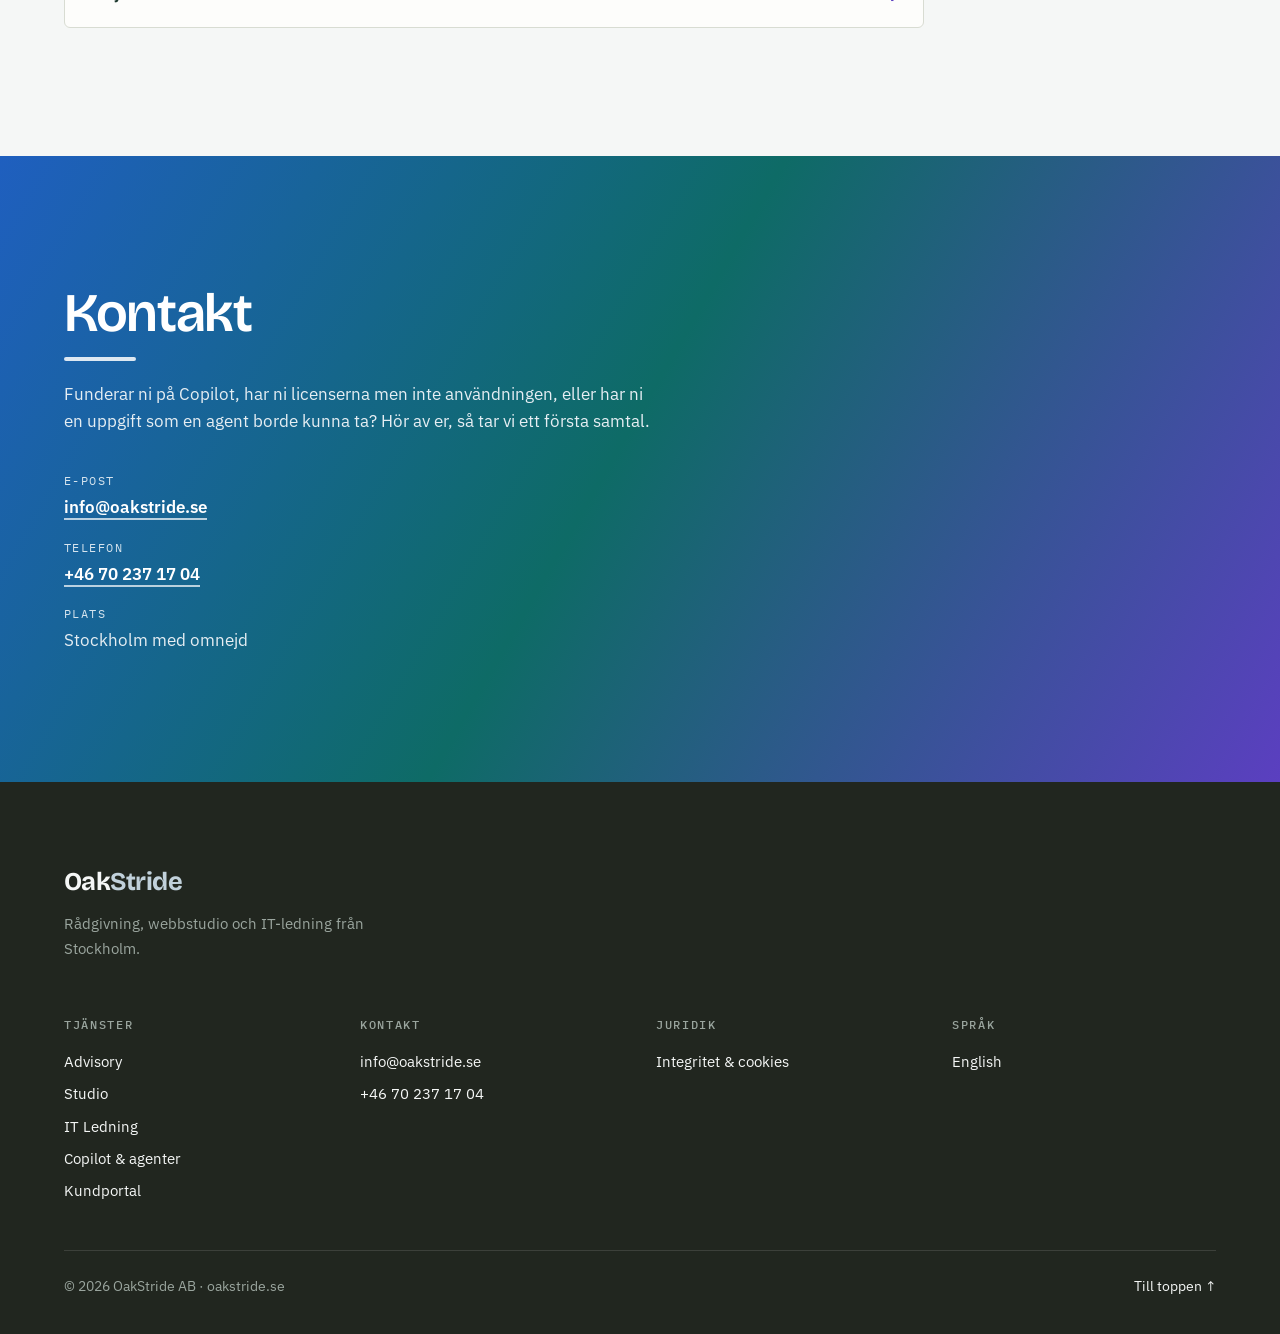
==== commit 0cc696a2: "Agentexemplen som robotar utan kortram Fem egna inline-SVG-robotar (aria-hidden, focusable=false), e" ====
--- a/copilot-agenter.html
+++ b/copilot-agenter.html
@@ -238,7 +238,7 @@
   }
 </style>
 <script>document.documentElement.classList.add('js');</script>
-<link rel="stylesheet" href="/site.css?v=6">
+<link rel="stylesheet" href="/site.css?v=7">
 </head>
 <body class="theme-copilot">
 
@@ -415,31 +415,36 @@
         <p>Några exempel på uppgifter en agent kan ta hand om. Varje agent byggs efter era behov. Agenten tar fram underlag och förslag, och besluten fattas av en person hos er.</p>
       </div>
       <div class="agent-examples" aria-labelledby="agent-examples-h">
-        <div class="card">
+        <div class="agent-example">
+          <div class="robot"><svg viewBox="0 0 64 64" width="64" height="64" aria-hidden="true" focusable="false"><line x1="32" y1="5" x2="32" y2="13" stroke="currentColor" stroke-width="3" stroke-linecap="round"/><circle cx="32" cy="5" r="3.5" fill="currentColor"/><rect x="10" y="22" width="5" height="9" rx="2.5" fill="currentColor"/><rect x="49" y="22" width="5" height="9" rx="2.5" fill="currentColor"/><rect x="14" y="13" width="36" height="26" rx="11" fill="currentColor"/><rect x="19" y="18" width="26" height="16" rx="8" fill="#fff"/><g class="eyes"><circle cx="27" cy="25" r="2.6" fill="#21261f"/><circle cx="37" cy="25" r="2.6" fill="#21261f"/></g><path d="M28 30q4 3 8 0" fill="none" stroke="#21261f" stroke-width="2" stroke-linecap="round"/><rect x="20" y="41" width="24" height="18" rx="8" fill="currentColor"/><rect x="26" y="44" width="12" height="12" rx="1.5" fill="#fff"/><path d="M28.5 48h7M28.5 51.5h5" stroke="currentColor" stroke-width="1.6" stroke-linecap="round"/><circle cx="51" cy="46" r="6" fill="#fff" stroke="#21261f" stroke-width="2.5"/><path d="M55.5 50.5l5 5" stroke="#21261f" stroke-width="3" stroke-linecap="round"/></svg></div>
           <span class="tag">Avtal</span>
           <h4>Avtalsbevakaren</h4>
           <p>Håller koll på avtal, förfallodatum, uppsägningstider och förlängningar, påminner ansvarig i god tid och visar vad som står i ett avtal, med hänvisning till källan. Ansvarig tolkar och beslutar om nästa steg.</p>
           <p class="sources">Källor: SharePoint, Outlook, Teams</p>
         </div>
-        <div class="card">
+        <div class="agent-example">
+          <div class="robot"><svg viewBox="0 0 64 64" width="64" height="64" aria-hidden="true" focusable="false"><line x1="32" y1="5" x2="32" y2="13" stroke="currentColor" stroke-width="3" stroke-linecap="round"/><circle cx="32" cy="5" r="3.5" fill="currentColor"/><rect x="10" y="22" width="5" height="9" rx="2.5" fill="currentColor"/><rect x="49" y="22" width="5" height="9" rx="2.5" fill="currentColor"/><rect x="14" y="13" width="36" height="26" rx="11" fill="currentColor"/><rect x="19" y="18" width="26" height="16" rx="8" fill="#fff"/><g class="eyes"><circle cx="27" cy="25" r="2.6" fill="#21261f"/><circle cx="37" cy="25" r="2.6" fill="#21261f"/></g><path d="M28 30q4 3 8 0" fill="none" stroke="#21261f" stroke-width="2" stroke-linecap="round"/><rect x="20" y="41" width="24" height="18" rx="8" fill="currentColor"/><g class="bulb"><path d="M52 2.5v0M44.5 5.5l1.5 1.5M59.5 5.5l-1.5 1.5" stroke="#f4b544" stroke-width="2" stroke-linecap="round"/><circle cx="52" cy="13" r="6" fill="#f4b544"/><rect x="49.5" y="18.5" width="5" height="4" rx="1.2" fill="#21261f"/></g></svg></div>
           <span class="tag">Idéer</span>
           <h4>Idéinsamlaren</h4>
           <p>Samlar in medarbetarnas förslag på nya agenter och automatiseringar, ställer följdfrågor och sorterar och sammanfattar dem till en prioriterad lista som ni beslutar om.</p>
           <p class="sources">Källor: Teams, SharePoint, Excel</p>
         </div>
-        <div class="card">
+        <div class="agent-example">
+          <div class="robot"><svg viewBox="0 0 64 64" width="64" height="64" aria-hidden="true" focusable="false"><line x1="32" y1="5" x2="32" y2="13" stroke="currentColor" stroke-width="3" stroke-linecap="round"/><circle cx="32" cy="5" r="3.5" fill="currentColor"/><rect x="10" y="22" width="5" height="9" rx="2.5" fill="currentColor"/><rect x="49" y="22" width="5" height="9" rx="2.5" fill="currentColor"/><rect x="14" y="13" width="36" height="26" rx="11" fill="currentColor"/><rect x="19" y="18" width="26" height="16" rx="8" fill="#fff"/><g class="eyes"><circle cx="27" cy="25" r="2.6" fill="#21261f"/><circle cx="37" cy="25" r="2.6" fill="#21261f"/></g><path d="M28 30q4 3 8 0" fill="none" stroke="#21261f" stroke-width="2" stroke-linecap="round"/><rect x="20" y="41" width="24" height="18" rx="8" fill="currentColor"/><rect x="25" y="50" width="4" height="6" rx="1" fill="#fff"/><rect x="30" y="47" width="4" height="9" rx="1" fill="#fff"/><rect x="35" y="44" width="4" height="12" rx="1" fill="#fff"/></svg></div>
           <span class="tag">Rapportering</span>
           <h4>Månadsrapportören</h4>
           <p>Sätter ihop månadsrapporten per domän eller service area från befintliga källor, och lyfter avvikelser och trender i ett första utkast som ansvarig granskar.</p>
           <p class="sources">Källor: Excel, SharePoint, Teams</p>
         </div>
-        <div class="card">
+        <div class="agent-example">
+          <div class="robot"><svg viewBox="0 0 64 64" width="64" height="64" aria-hidden="true" focusable="false"><line x1="32" y1="5" x2="32" y2="13" stroke="currentColor" stroke-width="3" stroke-linecap="round"/><circle cx="32" cy="5" r="3.5" fill="currentColor"/><rect x="10" y="22" width="5" height="9" rx="2.5" fill="currentColor"/><rect x="49" y="22" width="5" height="9" rx="2.5" fill="currentColor"/><rect x="14" y="13" width="36" height="26" rx="11" fill="currentColor"/><rect x="19" y="18" width="26" height="16" rx="8" fill="#fff"/><g class="eyes"><circle cx="27" cy="25" r="2.6" fill="#21261f"/><circle cx="37" cy="25" r="2.6" fill="#21261f"/></g><path d="M28 30q4 3 8 0" fill="none" stroke="#21261f" stroke-width="2" stroke-linecap="round"/><rect x="20" y="41" width="24" height="18" rx="8" fill="currentColor"/><g class="wave"><path d="M43 47q9-3 11-14" stroke="currentColor" stroke-width="4" fill="none" stroke-linecap="round"/><circle cx="54.5" cy="31" r="4.5" fill="currentColor"/></g></svg></div>
           <span class="tag">Introduktion</span>
           <h4>Introduktionsguiden</h4>
           <p>Hjälper nya medarbetare att hitta rutiner, kontakter och svar på vanliga frågor i ert eget material, och hänvisar till en kollega när svaret inte finns där. Materialet ägs och hålls aktuellt av en utsedd person hos er, som också ser vilka frågor som ställs.</p>
           <p class="sources">Källor: SharePoint, Teams</p>
         </div>
-        <div class="card">
+        <div class="agent-example">
+          <div class="robot"><svg viewBox="0 0 64 64" width="64" height="64" aria-hidden="true" focusable="false"><line x1="32" y1="5" x2="32" y2="13" stroke="currentColor" stroke-width="3" stroke-linecap="round"/><circle cx="32" cy="5" r="3.5" fill="currentColor"/><rect x="10" y="22" width="5" height="9" rx="2.5" fill="currentColor"/><rect x="49" y="22" width="5" height="9" rx="2.5" fill="currentColor"/><rect x="14" y="13" width="36" height="26" rx="11" fill="currentColor"/><rect x="19" y="18" width="26" height="16" rx="8" fill="#fff"/><g class="eyes"><circle cx="27" cy="25" r="2.6" fill="#21261f"/><circle cx="37" cy="25" r="2.6" fill="#21261f"/></g><path d="M28 30q4 3 8 0" fill="none" stroke="#21261f" stroke-width="2" stroke-linecap="round"/><rect x="20" y="41" width="24" height="18" rx="8" fill="currentColor"/><rect x="24" y="44.5" width="16" height="11" rx="2" fill="#fff"/><path d="M25 46l7 5.2 7-5.2" stroke="currentColor" stroke-width="1.6" fill="none" stroke-linejoin="round"/></svg></div>
           <span class="tag">Ärenden</span>
           <h4>Ärendesorteraren</h4>
           <p>Läser in inkommande ärenden eller mejl till en gemensam brevlåda, sorterar dem och föreslår både svar och vilken grupp ärendet ska till. En person godkänner innan något skickas eller förs vidare.</p>
--- a/site.css
+++ b/site.css
@@ -374,20 +374,45 @@
 }
 .agent-examples-head p { color: #3d443a; }
 .agent-examples { display: grid; grid-template-columns: repeat(6, 1fr); gap: 24px; }
-.agent-examples .card { grid-column: span 2; }
-.agent-examples .card:nth-child(n+4) { grid-column: span 3; }
-.agent-examples .card h4 { font-family: 'Bricolage Grotesque', sans-serif; font-size: 1.15rem; color: var(--pine); margin-bottom: 10px; }
-.agent-examples .card .sources {
+.agent-examples .agent-example { grid-column: span 2; }
+.agent-examples .agent-example:nth-child(n+4) { grid-column: span 3; }
+.agent-examples .agent-example h4 { font-family: 'Bricolage Grotesque', sans-serif; font-size: 1.15rem; color: var(--pine); margin-bottom: 10px; }
+.agent-examples .agent-example .sources {
   margin-top: 14px; font-family: 'IBM Plex Mono', monospace; font-size: .76rem;
   letter-spacing: .04em; color: #4c534a;
 }
-.theme-copilot .agent-examples .card:nth-child(1) .tag { color: var(--cp-blue-ink); }
-.theme-copilot .agent-examples .card:nth-child(2) .tag { color: var(--cp-teal-ink); }
-.theme-copilot .agent-examples .card:nth-child(3) .tag { color: var(--cp-pink-ink); }
-.theme-copilot .agent-examples .card:nth-child(4) .tag { color: var(--cp-violet-ink); }
-.theme-copilot .agent-examples .card:nth-child(5) .tag { color: var(--cp-amber-ink); }
+.theme-copilot .agent-examples .agent-example:nth-child(1) .tag { color: var(--cp-blue-ink); }
+.theme-copilot .agent-examples .agent-example:nth-child(2) .tag { color: var(--cp-teal-ink); }
+.theme-copilot .agent-examples .agent-example:nth-child(3) .tag { color: var(--cp-pink-ink); }
+.theme-copilot .agent-examples .agent-example:nth-child(4) .tag { color: var(--cp-violet-ink); }
+.theme-copilot .agent-examples .agent-example:nth-child(5) .tag { color: var(--cp-amber-ink); }
 @media (max-width: 1000px) {
   .agent-examples { grid-template-columns: repeat(2, 1fr); }
-  .agent-examples .card, .agent-examples .card:nth-child(n+4) { grid-column: auto; }
+  .agent-examples .agent-example, .agent-examples .agent-example:nth-child(n+4) { grid-column: auto; }
 }
 @media (max-width: 640px) { .agent-examples { grid-template-columns: 1fr; } }
+
+/* ---------- Agentexemplen som robotar (2026-10-30, Fredrik) ----------
+   Ingen kortram: exemplen star fritt mot sektionens bakgrund. Egen klass
+   .agent-example, sa ovriga .card pa sidan ar orords. Robotarna ar egna
+   inline-SVG (aria-hidden), en temafarg var. Rorelse bara vid no-preference. */
+.agent-examples { row-gap: 48px; column-gap: 40px; }
+.agent-example { padding: 0; background: none; border: 0; box-shadow: none; }
+.agent-example .tag {
+  font-family: 'IBM Plex Mono', monospace; font-size: 0.72rem; letter-spacing: 0.12em;
+  text-transform: uppercase; color: var(--acorn); display: block; margin-bottom: 8px;
+}
+.agent-example p { font-size: 0.96rem; color: #3d443a; }
+.agent-example .robot { width: 64px; height: 64px; margin-bottom: 16px; line-height: 0; }
+.agent-example .robot svg { display: block; width: 64px; height: 64px; overflow: visible; }
+.theme-copilot .agent-example:nth-child(1) .robot { color: var(--cp-blue); }
+.theme-copilot .agent-example:nth-child(2) .robot { color: var(--cp-teal); }
+.theme-copilot .agent-example:nth-child(3) .robot { color: var(--cp-pink); }
+.theme-copilot .agent-example:nth-child(4) .robot { color: var(--cp-violet); }
+.theme-copilot .agent-example:nth-child(5) .robot { color: #e3a12f; }
+@media (prefers-reduced-motion: no-preference) {
+  .agent-example .robot svg { transition: transform .3s ease; transform-origin: 50% 90%; }
+  .agent-example:hover .robot svg { transform: translateY(-3px) rotate(-4deg); }
+  .agent-example .wave { transform-origin: 43px 47px; transition: transform .3s ease; }
+  .agent-example:hover .wave { transform: rotate(-12deg); }
+}
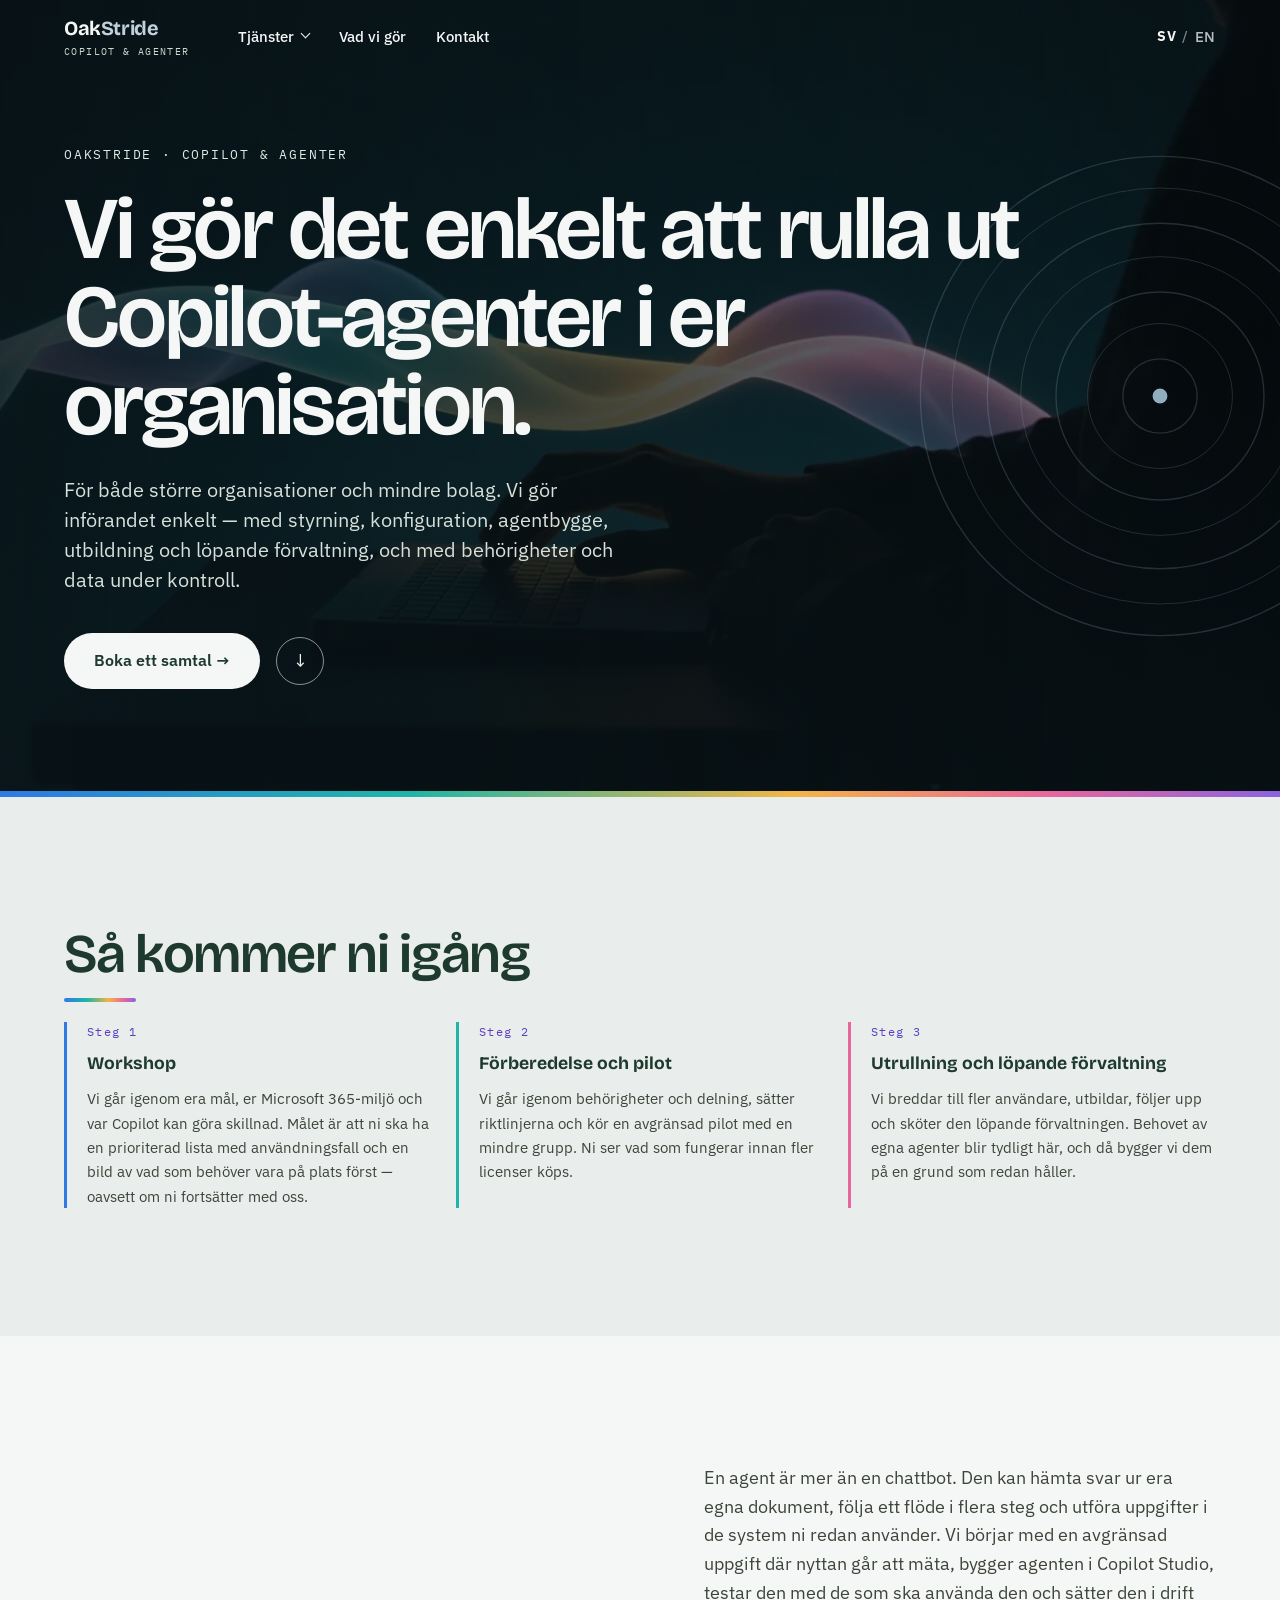
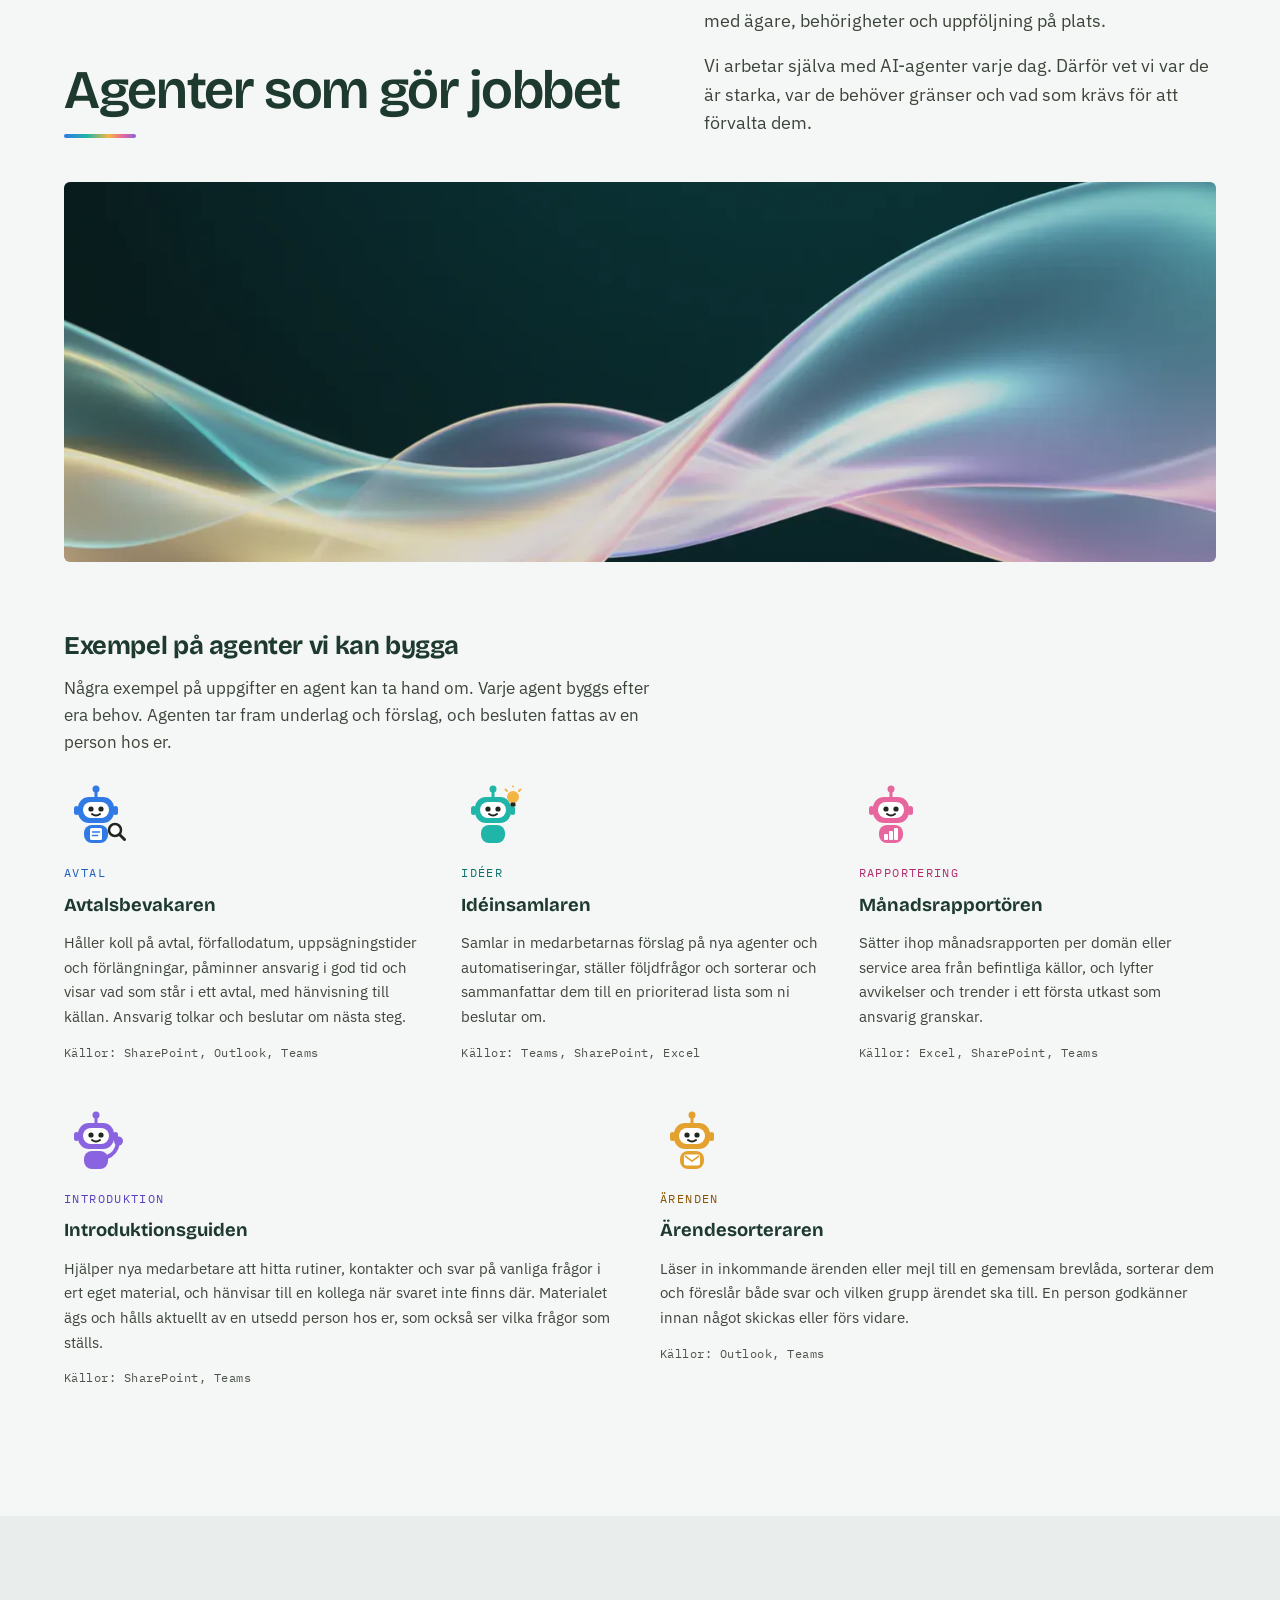
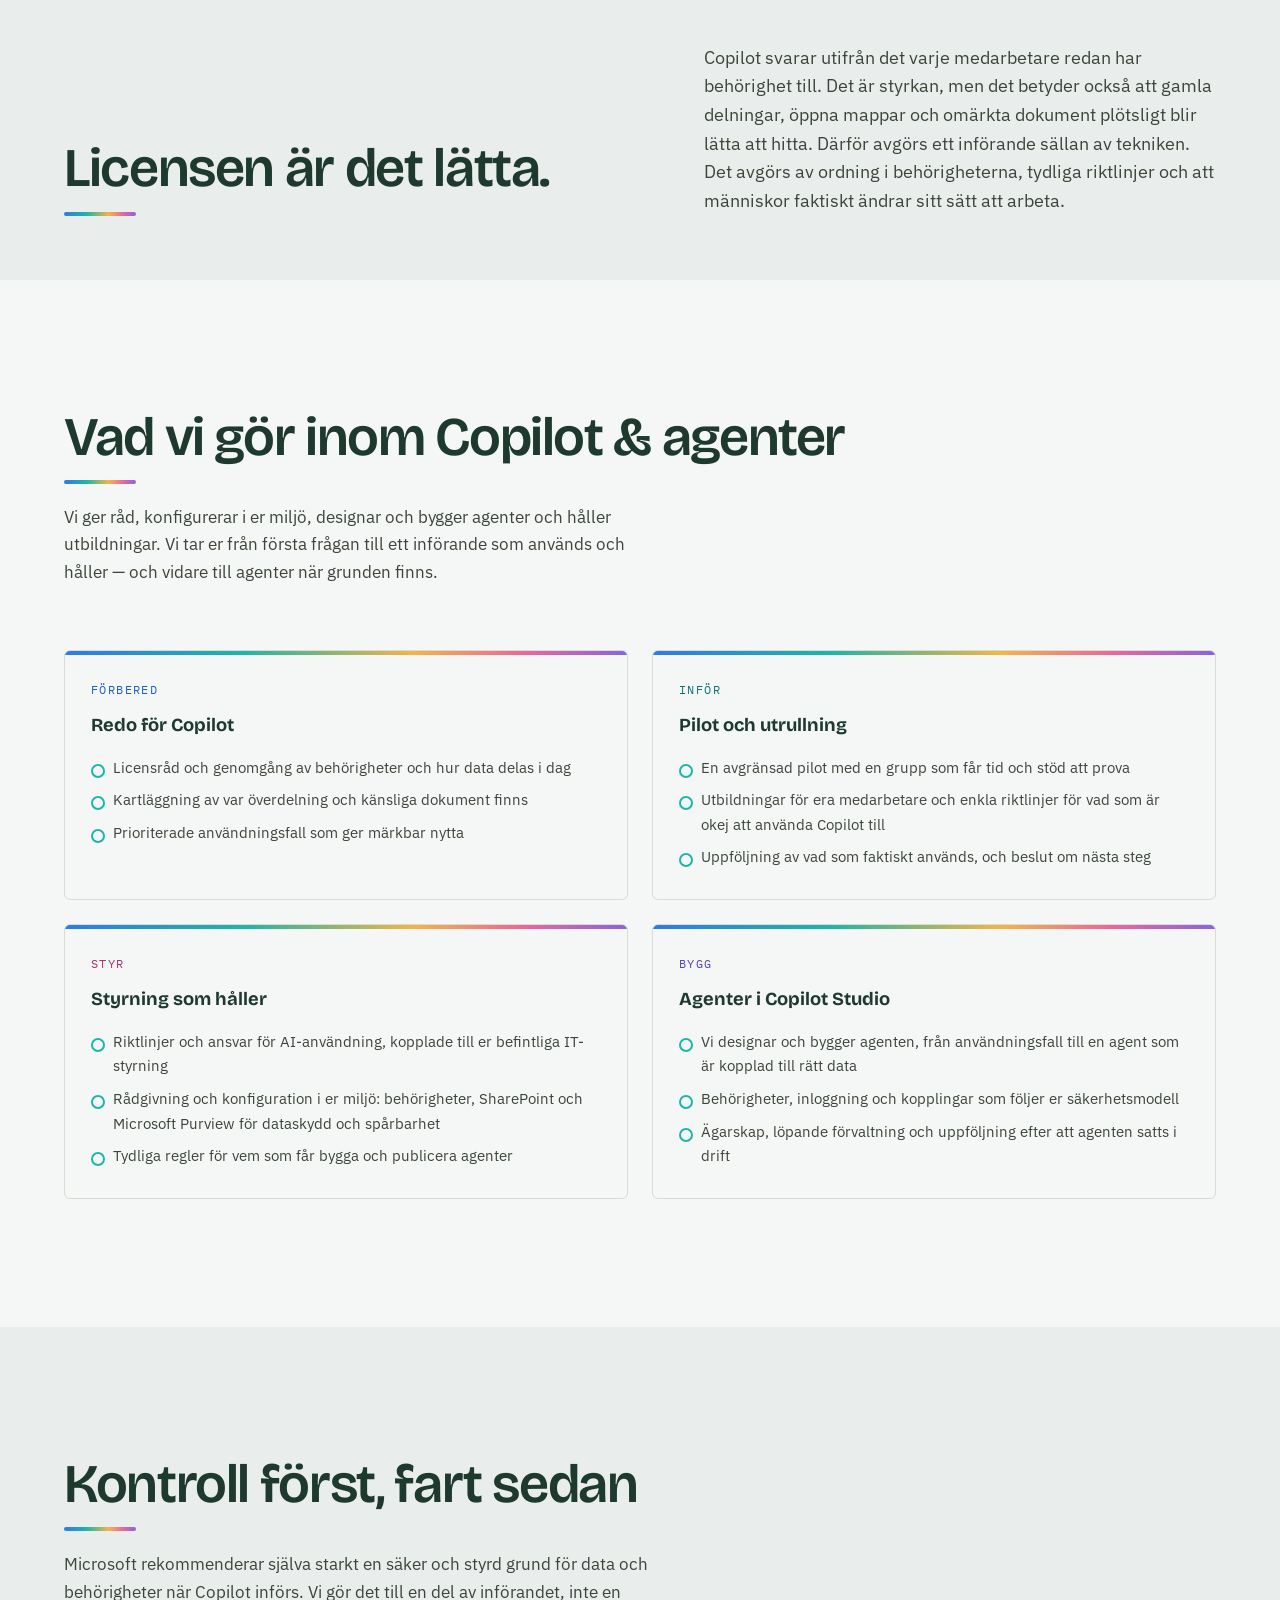
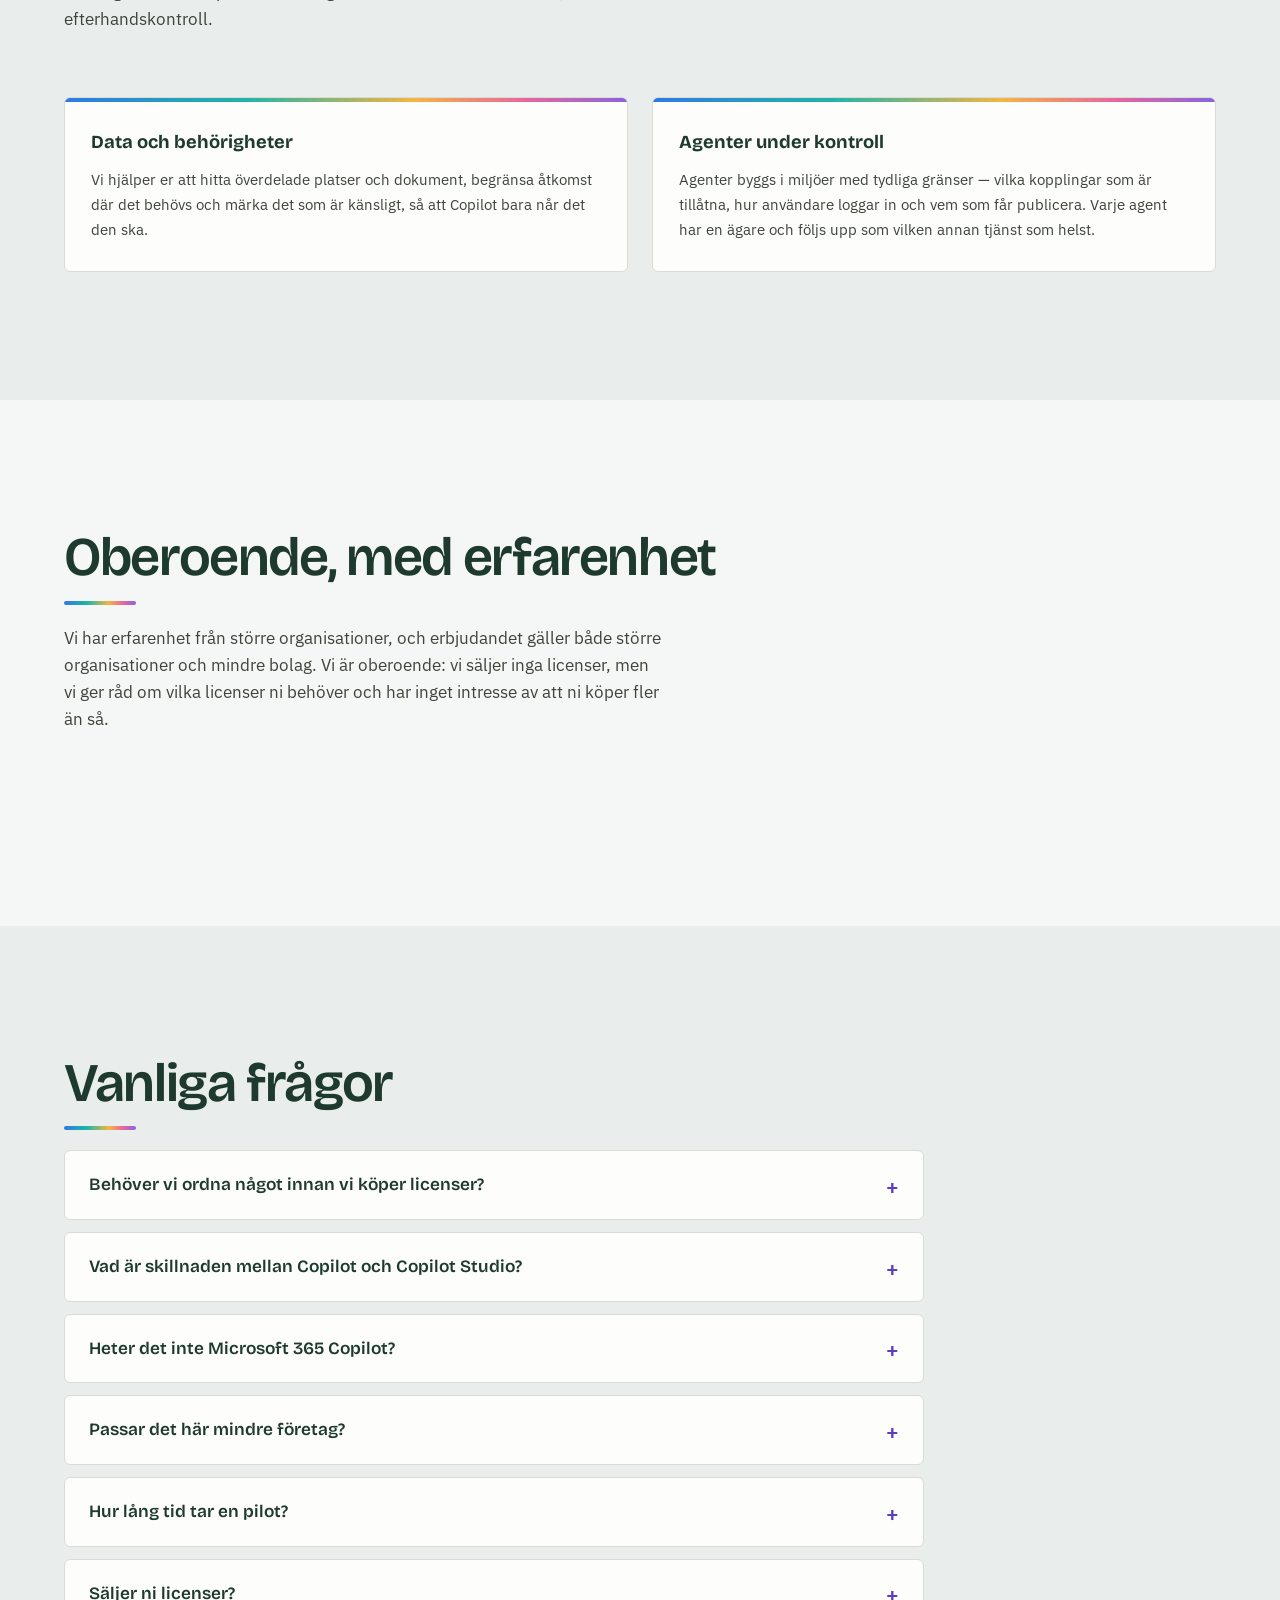
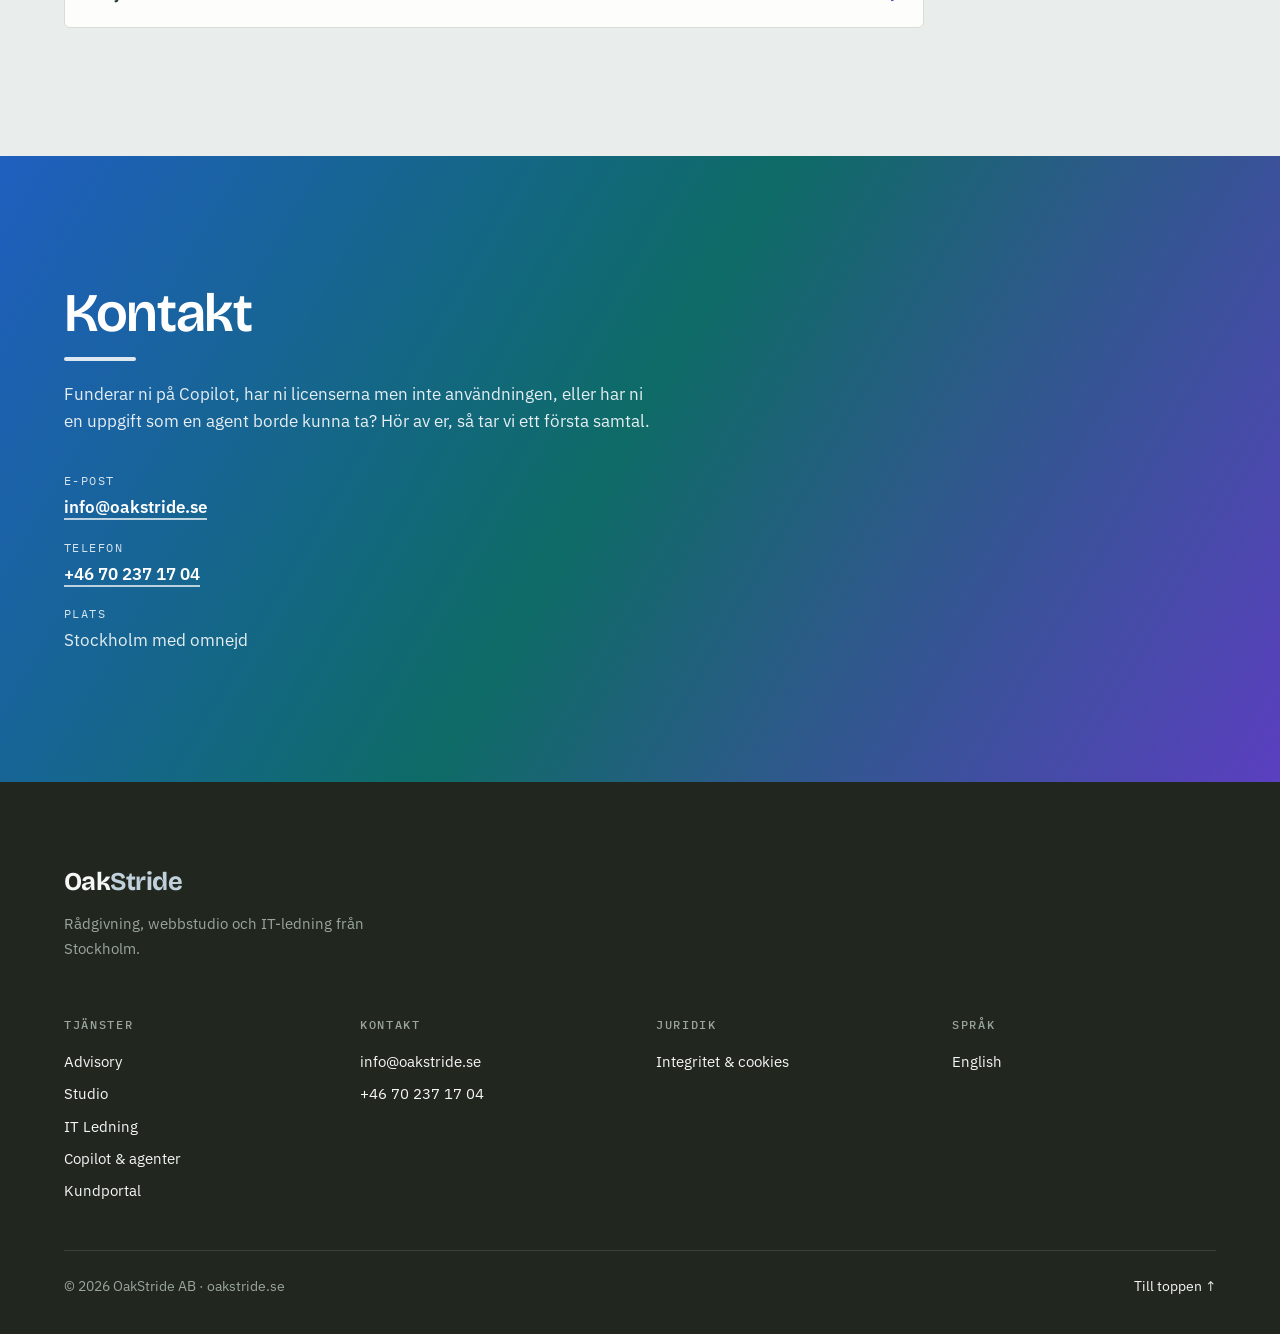
==== commit a8c08eb7: "Copilot-sidan: ny sektionsordning (del 1 av 2) Hero -> Sa kommer ni igang -> Agenter som gor jobbet " ====
--- a/copilot-agenter.html
+++ b/copilot-agenter.html
@@ -238,7 +238,7 @@
   }
 </style>
 <script>document.documentElement.classList.add('js');</script>
-<link rel="stylesheet" href="/site.css?v=7">
+<link rel="stylesheet" href="/site.css?v=8">
 </head>
 <body class="theme-copilot">
 
@@ -301,12 +301,89 @@
       <p class="lead">För både större organisationer och mindre bolag. Vi gör införandet enkelt &mdash; med styrning, konfiguration, agentbygge, utbildning och löpande förvaltning, och med behörigheter och data under kontroll.</p>
       <div class="cta-row">
         <a class="btn btn-primary btn-pill" href="#kontakt">Boka ett samtal <span class="arrow">&rarr;</span></a>
-        <a class="hero-scroll" href="#tjansten" aria-label="Vad vi gör"><span class="arrow arrow-d" aria-hidden="true">&darr;</span></a>
+        <a class="hero-scroll" href="#igang" aria-label="Så kommer ni igång"><span class="arrow arrow-d" aria-hidden="true">&darr;</span></a>
       </div>
     </div>
   </div>
 
-  <section class="split" aria-labelledby="problem-h">
+  <section class="alt" id="igang" aria-labelledby="start-h">
+    <div class="wrap">
+      <h2 id="start-h">Så kommer ni igång</h2>
+      <div class="steps">
+        <div class="step">
+          <span class="n">Steg 1</span>
+          <h3>Workshop</h3>
+          <p>Vi går igenom era mål, er Microsoft 365-miljö och var Copilot kan göra skillnad. Målet är att ni ska ha en prioriterad lista med användningsfall och en bild av vad som behöver vara på plats först &mdash; oavsett om ni fortsätter med oss.</p>
+        </div>
+        <div class="step">
+          <span class="n">Steg 2</span>
+          <h3>Förberedelse och pilot</h3>
+          <p>Vi går igenom behörigheter och delning, sätter riktlinjerna och kör en avgränsad pilot med en mindre grupp. Ni ser vad som fungerar innan fler licenser köps.</p>
+        </div>
+        <div class="step">
+          <span class="n">Steg 3</span>
+          <h3>Utrullning och löpande förvaltning</h3>
+          <p>Vi breddar till fler användare, utbildar, följer upp och sköter den löpande förvaltningen. Behovet av egna agenter blir tydligt här, och då bygger vi dem på en grund som redan håller.</p>
+        </div>
+      </div>
+    </div>
+  </section>
+
+  <section aria-labelledby="agents-h">
+    <div class="wrap">
+      <div class="split-text">
+        <h2 id="agents-h">Agenter som gör jobbet</h2>
+        <div class="split-body">
+          <p>En agent är mer än en chattbot. Den kan hämta svar ur era egna dokument, följa ett flöde i flera steg och utföra uppgifter i de system ni redan använder. Vi börjar med en avgränsad uppgift där nyttan går att mäta, bygger agenten i Copilot Studio, testar den med de som ska använda den och sätter den i drift med ägare, behörigheter och uppföljning på plats.</p>
+          <p>Vi arbetar själva med AI-agenter varje dag. Därför vet vi var de är starka, var de behöver gränser och vad som krävs för att förvalta dem.</p>
+        </div>
+      </div>
+      <figure class="photo photo-wide cp-photo"><img src="images/copilot-agentflode.webp" alt="" width="1344" height="768" loading="lazy" onerror="this.parentElement.style.display='none'"></figure>
+      <div class="agent-examples-head">
+        <h3 id="agent-examples-h">Exempel på agenter vi kan bygga</h3>
+        <p>Några exempel på uppgifter en agent kan ta hand om. Varje agent byggs efter era behov. Agenten tar fram underlag och förslag, och besluten fattas av en person hos er.</p>
+      </div>
+      <div class="agent-examples" aria-labelledby="agent-examples-h">
+        <div class="agent-example">
+          <div class="robot"><svg viewBox="0 0 64 64" width="64" height="64" aria-hidden="true" focusable="false"><line x1="32" y1="5" x2="32" y2="13" stroke="currentColor" stroke-width="3" stroke-linecap="round"/><circle cx="32" cy="5" r="3.5" fill="currentColor"/><rect x="10" y="22" width="5" height="9" rx="2.5" fill="currentColor"/><rect x="49" y="22" width="5" height="9" rx="2.5" fill="currentColor"/><rect x="14" y="13" width="36" height="26" rx="11" fill="currentColor"/><rect x="19" y="18" width="26" height="16" rx="8" fill="#fff"/><g class="eyes"><circle cx="27" cy="25" r="2.6" fill="#21261f"/><circle cx="37" cy="25" r="2.6" fill="#21261f"/></g><path d="M28 30q4 3 8 0" fill="none" stroke="#21261f" stroke-width="2" stroke-linecap="round"/><rect x="20" y="41" width="24" height="18" rx="8" fill="currentColor"/><rect x="26" y="44" width="12" height="12" rx="1.5" fill="#fff"/><path d="M28.5 48h7M28.5 51.5h5" stroke="currentColor" stroke-width="1.6" stroke-linecap="round"/><circle cx="51" cy="46" r="6" fill="#fff" stroke="#21261f" stroke-width="2.5"/><path d="M55.5 50.5l5 5" stroke="#21261f" stroke-width="3" stroke-linecap="round"/></svg></div>
+          <span class="tag">Avtal</span>
+          <h4>Avtalsbevakaren</h4>
+          <p>Håller koll på avtal, förfallodatum, uppsägningstider och förlängningar, påminner ansvarig i god tid och visar vad som står i ett avtal, med hänvisning till källan. Ansvarig tolkar och beslutar om nästa steg.</p>
+          <p class="sources">Källor: SharePoint, Outlook, Teams</p>
+        </div>
+        <div class="agent-example">
+          <div class="robot"><svg viewBox="0 0 64 64" width="64" height="64" aria-hidden="true" focusable="false"><line x1="32" y1="5" x2="32" y2="13" stroke="currentColor" stroke-width="3" stroke-linecap="round"/><circle cx="32" cy="5" r="3.5" fill="currentColor"/><rect x="10" y="22" width="5" height="9" rx="2.5" fill="currentColor"/><rect x="49" y="22" width="5" height="9" rx="2.5" fill="currentColor"/><rect x="14" y="13" width="36" height="26" rx="11" fill="currentColor"/><rect x="19" y="18" width="26" height="16" rx="8" fill="#fff"/><g class="eyes"><circle cx="27" cy="25" r="2.6" fill="#21261f"/><circle cx="37" cy="25" r="2.6" fill="#21261f"/></g><path d="M28 30q4 3 8 0" fill="none" stroke="#21261f" stroke-width="2" stroke-linecap="round"/><rect x="20" y="41" width="24" height="18" rx="8" fill="currentColor"/><g class="bulb"><path d="M52 2.5v0M44.5 5.5l1.5 1.5M59.5 5.5l-1.5 1.5" stroke="#f4b544" stroke-width="2" stroke-linecap="round"/><circle cx="52" cy="13" r="6" fill="#f4b544"/><rect x="49.5" y="18.5" width="5" height="4" rx="1.2" fill="#21261f"/></g></svg></div>
+          <span class="tag">Idéer</span>
+          <h4>Idéinsamlaren</h4>
+          <p>Samlar in medarbetarnas förslag på nya agenter och automatiseringar, ställer följdfrågor och sorterar och sammanfattar dem till en prioriterad lista som ni beslutar om.</p>
+          <p class="sources">Källor: Teams, SharePoint, Excel</p>
+        </div>
+        <div class="agent-example">
+          <div class="robot"><svg viewBox="0 0 64 64" width="64" height="64" aria-hidden="true" focusable="false"><line x1="32" y1="5" x2="32" y2="13" stroke="currentColor" stroke-width="3" stroke-linecap="round"/><circle cx="32" cy="5" r="3.5" fill="currentColor"/><rect x="10" y="22" width="5" height="9" rx="2.5" fill="currentColor"/><rect x="49" y="22" width="5" height="9" rx="2.5" fill="currentColor"/><rect x="14" y="13" width="36" height="26" rx="11" fill="currentColor"/><rect x="19" y="18" width="26" height="16" rx="8" fill="#fff"/><g class="eyes"><circle cx="27" cy="25" r="2.6" fill="#21261f"/><circle cx="37" cy="25" r="2.6" fill="#21261f"/></g><path d="M28 30q4 3 8 0" fill="none" stroke="#21261f" stroke-width="2" stroke-linecap="round"/><rect x="20" y="41" width="24" height="18" rx="8" fill="currentColor"/><rect x="25" y="50" width="4" height="6" rx="1" fill="#fff"/><rect x="30" y="47" width="4" height="9" rx="1" fill="#fff"/><rect x="35" y="44" width="4" height="12" rx="1" fill="#fff"/></svg></div>
+          <span class="tag">Rapportering</span>
+          <h4>Månadsrapportören</h4>
+          <p>Sätter ihop månadsrapporten per domän eller service area från befintliga källor, och lyfter avvikelser och trender i ett första utkast som ansvarig granskar.</p>
+          <p class="sources">Källor: Excel, SharePoint, Teams</p>
+        </div>
+        <div class="agent-example">
+          <div class="robot"><svg viewBox="0 0 64 64" width="64" height="64" aria-hidden="true" focusable="false"><line x1="32" y1="5" x2="32" y2="13" stroke="currentColor" stroke-width="3" stroke-linecap="round"/><circle cx="32" cy="5" r="3.5" fill="currentColor"/><rect x="10" y="22" width="5" height="9" rx="2.5" fill="currentColor"/><rect x="49" y="22" width="5" height="9" rx="2.5" fill="currentColor"/><rect x="14" y="13" width="36" height="26" rx="11" fill="currentColor"/><rect x="19" y="18" width="26" height="16" rx="8" fill="#fff"/><g class="eyes"><circle cx="27" cy="25" r="2.6" fill="#21261f"/><circle cx="37" cy="25" r="2.6" fill="#21261f"/></g><path d="M28 30q4 3 8 0" fill="none" stroke="#21261f" stroke-width="2" stroke-linecap="round"/><rect x="20" y="41" width="24" height="18" rx="8" fill="currentColor"/><g class="wave"><path d="M43 47q9-3 11-14" stroke="currentColor" stroke-width="4" fill="none" stroke-linecap="round"/><circle cx="54.5" cy="31" r="4.5" fill="currentColor"/></g></svg></div>
+          <span class="tag">Introduktion</span>
+          <h4>Introduktionsguiden</h4>
+          <p>Hjälper nya medarbetare att hitta rutiner, kontakter och svar på vanliga frågor i ert eget material, och hänvisar till en kollega när svaret inte finns där. Materialet ägs och hålls aktuellt av en utsedd person hos er, som också ser vilka frågor som ställs.</p>
+          <p class="sources">Källor: SharePoint, Teams</p>
+        </div>
+        <div class="agent-example">
+          <div class="robot"><svg viewBox="0 0 64 64" width="64" height="64" aria-hidden="true" focusable="false"><line x1="32" y1="5" x2="32" y2="13" stroke="currentColor" stroke-width="3" stroke-linecap="round"/><circle cx="32" cy="5" r="3.5" fill="currentColor"/><rect x="10" y="22" width="5" height="9" rx="2.5" fill="currentColor"/><rect x="49" y="22" width="5" height="9" rx="2.5" fill="currentColor"/><rect x="14" y="13" width="36" height="26" rx="11" fill="currentColor"/><rect x="19" y="18" width="26" height="16" rx="8" fill="#fff"/><g class="eyes"><circle cx="27" cy="25" r="2.6" fill="#21261f"/><circle cx="37" cy="25" r="2.6" fill="#21261f"/></g><path d="M28 30q4 3 8 0" fill="none" stroke="#21261f" stroke-width="2" stroke-linecap="round"/><rect x="20" y="41" width="24" height="18" rx="8" fill="currentColor"/><rect x="24" y="44.5" width="16" height="11" rx="2" fill="#fff"/><path d="M25 46l7 5.2 7-5.2" stroke="currentColor" stroke-width="1.6" fill="none" stroke-linejoin="round"/></svg></div>
+          <span class="tag">Ärenden</span>
+          <h4>Ärendesorteraren</h4>
+          <p>Läser in inkommande ärenden eller mejl till en gemensam brevlåda, sorterar dem och föreslår både svar och vilken grupp ärendet ska till. En person godkänner innan något skickas eller förs vidare.</p>
+          <p class="sources">Källor: Outlook, Teams</p>
+        </div>
+      </div>
+    </div>
+  </section>
+
+  <section class="split alt" aria-labelledby="problem-h">
     <div class="wrap split-grid">
       <div class="split-text">
         <h2 id="problem-h">Licensen är det lätta.</h2>
@@ -315,7 +392,7 @@
     </div>
   </section>
 
-  <section class="alt" id="tjansten">
+  <section id="tjansten">
     <div class="wrap">
       <h2>Vad vi gör inom Copilot &amp; agenter</h2>
       <p class="section-intro">Vi ger råd, konfigurerar i er miljö, designar och bygger agenter och håller utbildningar. Vi tar er från första frågan till ett införande som används och håller &mdash; och vidare till agenter när grunden finns.</p>
@@ -360,29 +437,6 @@
     </div>
   </section>
 
-  <section>
-    <div class="wrap">
-      <h2>Så kommer ni igång</h2>
-      <div class="steps">
-        <div class="step">
-          <span class="n">Steg 1</span>
-          <h3>Workshop</h3>
-          <p>Vi går igenom era mål, er Microsoft 365-miljö och var Copilot kan göra skillnad. Målet är att ni ska ha en prioriterad lista med användningsfall och en bild av vad som behöver vara på plats först &mdash; oavsett om ni fortsätter med oss.</p>
-        </div>
-        <div class="step">
-          <span class="n">Steg 2</span>
-          <h3>Förberedelse och pilot</h3>
-          <p>Vi går igenom behörigheter och delning, sätter riktlinjerna och kör en avgränsad pilot med en mindre grupp. Ni ser vad som fungerar innan fler licenser köps.</p>
-        </div>
-        <div class="step">
-          <span class="n">Steg 3</span>
-          <h3>Utrullning och löpande förvaltning</h3>
-          <p>Vi breddar till fler användare, utbildar, följer upp och sköter den löpande förvaltningen. Behovet av egna agenter blir tydligt här, och då bygger vi dem på en grund som redan håller.</p>
-        </div>
-      </div>
-    </div>
-  </section>
-
   <section class="alt">
     <div class="wrap">
       <h2>Kontroll först, fart sedan</h2>
@@ -400,68 +454,14 @@
     </div>
   </section>
 
-  <section aria-labelledby="agents-h">
-    <div class="wrap">
-      <div class="split-text">
-        <h2 id="agents-h">Agenter som gör jobbet</h2>
-        <div class="split-body">
-          <p>En agent är mer än en chattbot. Den kan hämta svar ur era egna dokument, följa ett flöde i flera steg och utföra uppgifter i de system ni redan använder. Vi börjar med en avgränsad uppgift där nyttan går att mäta, bygger agenten i Copilot Studio, testar den med de som ska använda den och sätter den i drift med ägare, behörigheter och uppföljning på plats.</p>
-          <p>Vi arbetar själva med AI-agenter varje dag. Därför vet vi var de är starka, var de behöver gränser och vad som krävs för att förvalta dem.</p>
-        </div>
-      </div>
-      <figure class="photo photo-wide cp-photo"><img src="images/copilot-agentflode.webp" alt="" width="1344" height="768" loading="lazy" onerror="this.parentElement.style.display='none'"></figure>
-      <div class="agent-examples-head">
-        <h3 id="agent-examples-h">Exempel på agenter vi kan bygga</h3>
-        <p>Några exempel på uppgifter en agent kan ta hand om. Varje agent byggs efter era behov. Agenten tar fram underlag och förslag, och besluten fattas av en person hos er.</p>
-      </div>
-      <div class="agent-examples" aria-labelledby="agent-examples-h">
-        <div class="agent-example">
-          <div class="robot"><svg viewBox="0 0 64 64" width="64" height="64" aria-hidden="true" focusable="false"><line x1="32" y1="5" x2="32" y2="13" stroke="currentColor" stroke-width="3" stroke-linecap="round"/><circle cx="32" cy="5" r="3.5" fill="currentColor"/><rect x="10" y="22" width="5" height="9" rx="2.5" fill="currentColor"/><rect x="49" y="22" width="5" height="9" rx="2.5" fill="currentColor"/><rect x="14" y="13" width="36" height="26" rx="11" fill="currentColor"/><rect x="19" y="18" width="26" height="16" rx="8" fill="#fff"/><g class="eyes"><circle cx="27" cy="25" r="2.6" fill="#21261f"/><circle cx="37" cy="25" r="2.6" fill="#21261f"/></g><path d="M28 30q4 3 8 0" fill="none" stroke="#21261f" stroke-width="2" stroke-linecap="round"/><rect x="20" y="41" width="24" height="18" rx="8" fill="currentColor"/><rect x="26" y="44" width="12" height="12" rx="1.5" fill="#fff"/><path d="M28.5 48h7M28.5 51.5h5" stroke="currentColor" stroke-width="1.6" stroke-linecap="round"/><circle cx="51" cy="46" r="6" fill="#fff" stroke="#21261f" stroke-width="2.5"/><path d="M55.5 50.5l5 5" stroke="#21261f" stroke-width="3" stroke-linecap="round"/></svg></div>
-          <span class="tag">Avtal</span>
-          <h4>Avtalsbevakaren</h4>
-          <p>Håller koll på avtal, förfallodatum, uppsägningstider och förlängningar, påminner ansvarig i god tid och visar vad som står i ett avtal, med hänvisning till källan. Ansvarig tolkar och beslutar om nästa steg.</p>
-          <p class="sources">Källor: SharePoint, Outlook, Teams</p>
-        </div>
-        <div class="agent-example">
-          <div class="robot"><svg viewBox="0 0 64 64" width="64" height="64" aria-hidden="true" focusable="false"><line x1="32" y1="5" x2="32" y2="13" stroke="currentColor" stroke-width="3" stroke-linecap="round"/><circle cx="32" cy="5" r="3.5" fill="currentColor"/><rect x="10" y="22" width="5" height="9" rx="2.5" fill="currentColor"/><rect x="49" y="22" width="5" height="9" rx="2.5" fill="currentColor"/><rect x="14" y="13" width="36" height="26" rx="11" fill="currentColor"/><rect x="19" y="18" width="26" height="16" rx="8" fill="#fff"/><g class="eyes"><circle cx="27" cy="25" r="2.6" fill="#21261f"/><circle cx="37" cy="25" r="2.6" fill="#21261f"/></g><path d="M28 30q4 3 8 0" fill="none" stroke="#21261f" stroke-width="2" stroke-linecap="round"/><rect x="20" y="41" width="24" height="18" rx="8" fill="currentColor"/><g class="bulb"><path d="M52 2.5v0M44.5 5.5l1.5 1.5M59.5 5.5l-1.5 1.5" stroke="#f4b544" stroke-width="2" stroke-linecap="round"/><circle cx="52" cy="13" r="6" fill="#f4b544"/><rect x="49.5" y="18.5" width="5" height="4" rx="1.2" fill="#21261f"/></g></svg></div>
-          <span class="tag">Idéer</span>
-          <h4>Idéinsamlaren</h4>
-          <p>Samlar in medarbetarnas förslag på nya agenter och automatiseringar, ställer följdfrågor och sorterar och sammanfattar dem till en prioriterad lista som ni beslutar om.</p>
-          <p class="sources">Källor: Teams, SharePoint, Excel</p>
-        </div>
-        <div class="agent-example">
-          <div class="robot"><svg viewBox="0 0 64 64" width="64" height="64" aria-hidden="true" focusable="false"><line x1="32" y1="5" x2="32" y2="13" stroke="currentColor" stroke-width="3" stroke-linecap="round"/><circle cx="32" cy="5" r="3.5" fill="currentColor"/><rect x="10" y="22" width="5" height="9" rx="2.5" fill="currentColor"/><rect x="49" y="22" width="5" height="9" rx="2.5" fill="currentColor"/><rect x="14" y="13" width="36" height="26" rx="11" fill="currentColor"/><rect x="19" y="18" width="26" height="16" rx="8" fill="#fff"/><g class="eyes"><circle cx="27" cy="25" r="2.6" fill="#21261f"/><circle cx="37" cy="25" r="2.6" fill="#21261f"/></g><path d="M28 30q4 3 8 0" fill="none" stroke="#21261f" stroke-width="2" stroke-linecap="round"/><rect x="20" y="41" width="24" height="18" rx="8" fill="currentColor"/><rect x="25" y="50" width="4" height="6" rx="1" fill="#fff"/><rect x="30" y="47" width="4" height="9" rx="1" fill="#fff"/><rect x="35" y="44" width="4" height="12" rx="1" fill="#fff"/></svg></div>
-          <span class="tag">Rapportering</span>
-          <h4>Månadsrapportören</h4>
-          <p>Sätter ihop månadsrapporten per domän eller service area från befintliga källor, och lyfter avvikelser och trender i ett första utkast som ansvarig granskar.</p>
-          <p class="sources">Källor: Excel, SharePoint, Teams</p>
-        </div>
-        <div class="agent-example">
-          <div class="robot"><svg viewBox="0 0 64 64" width="64" height="64" aria-hidden="true" focusable="false"><line x1="32" y1="5" x2="32" y2="13" stroke="currentColor" stroke-width="3" stroke-linecap="round"/><circle cx="32" cy="5" r="3.5" fill="currentColor"/><rect x="10" y="22" width="5" height="9" rx="2.5" fill="currentColor"/><rect x="49" y="22" width="5" height="9" rx="2.5" fill="currentColor"/><rect x="14" y="13" width="36" height="26" rx="11" fill="currentColor"/><rect x="19" y="18" width="26" height="16" rx="8" fill="#fff"/><g class="eyes"><circle cx="27" cy="25" r="2.6" fill="#21261f"/><circle cx="37" cy="25" r="2.6" fill="#21261f"/></g><path d="M28 30q4 3 8 0" fill="none" stroke="#21261f" stroke-width="2" stroke-linecap="round"/><rect x="20" y="41" width="24" height="18" rx="8" fill="currentColor"/><g class="wave"><path d="M43 47q9-3 11-14" stroke="currentColor" stroke-width="4" fill="none" stroke-linecap="round"/><circle cx="54.5" cy="31" r="4.5" fill="currentColor"/></g></svg></div>
-          <span class="tag">Introduktion</span>
-          <h4>Introduktionsguiden</h4>
-          <p>Hjälper nya medarbetare att hitta rutiner, kontakter och svar på vanliga frågor i ert eget material, och hänvisar till en kollega när svaret inte finns där. Materialet ägs och hålls aktuellt av en utsedd person hos er, som också ser vilka frågor som ställs.</p>
-          <p class="sources">Källor: SharePoint, Teams</p>
-        </div>
-        <div class="agent-example">
-          <div class="robot"><svg viewBox="0 0 64 64" width="64" height="64" aria-hidden="true" focusable="false"><line x1="32" y1="5" x2="32" y2="13" stroke="currentColor" stroke-width="3" stroke-linecap="round"/><circle cx="32" cy="5" r="3.5" fill="currentColor"/><rect x="10" y="22" width="5" height="9" rx="2.5" fill="currentColor"/><rect x="49" y="22" width="5" height="9" rx="2.5" fill="currentColor"/><rect x="14" y="13" width="36" height="26" rx="11" fill="currentColor"/><rect x="19" y="18" width="26" height="16" rx="8" fill="#fff"/><g class="eyes"><circle cx="27" cy="25" r="2.6" fill="#21261f"/><circle cx="37" cy="25" r="2.6" fill="#21261f"/></g><path d="M28 30q4 3 8 0" fill="none" stroke="#21261f" stroke-width="2" stroke-linecap="round"/><rect x="20" y="41" width="24" height="18" rx="8" fill="currentColor"/><rect x="24" y="44.5" width="16" height="11" rx="2" fill="#fff"/><path d="M25 46l7 5.2 7-5.2" stroke="currentColor" stroke-width="1.6" fill="none" stroke-linejoin="round"/></svg></div>
-          <span class="tag">Ärenden</span>
-          <h4>Ärendesorteraren</h4>
-          <p>Läser in inkommande ärenden eller mejl till en gemensam brevlåda, sorterar dem och föreslår både svar och vilken grupp ärendet ska till. En person godkänner innan något skickas eller förs vidare.</p>
-          <p class="sources">Källor: Outlook, Teams</p>
-        </div>
-      </div>
-    </div>
-  </section>
-
-  <section class="alt">
+  <section>
     <div class="wrap">
       <h2>Oberoende, med erfarenhet</h2>
       <p class="section-intro">Vi har erfarenhet från större organisationer, och erbjudandet gäller både större organisationer och mindre bolag. Vi är oberoende: vi säljer inga licenser, men vi ger råd om vilka licenser ni behöver och har inget intresse av att ni köper fler än så.</p>
     </div>
   </section>
 
-  <section aria-labelledby="faq-h">
+  <section class="alt" aria-labelledby="faq-h">
     <div class="wrap">
       <h2 id="faq-h">Vanliga frågor</h2>
       <div class="faq">
--- a/site.css
+++ b/site.css
@@ -366,7 +366,8 @@
 
 /* ---------- Copilot: exempel pa agenter (2026-10-30) ----------
    3 + 2 pa desktop (sex spalter, korten spanner 2 resp 3), tva spalter pa
-   mellanbredd, en spalt pa mobil. Kortstilen ar sidans vanliga .card. */
+   mellanbredd, en spalt pa mobil. Exemplen ar .agent-example utan kortram
+   (se avsnittet om robotarna nedan), inte sidans vanliga .card. */
 .agent-examples-head { margin: 64px 0 28px; max-width: 60ch; }
 .agent-examples-head h3 {
   font-family: 'Bricolage Grotesque', sans-serif; font-size: clamp(1.3rem, 2.2vw, 1.6rem);
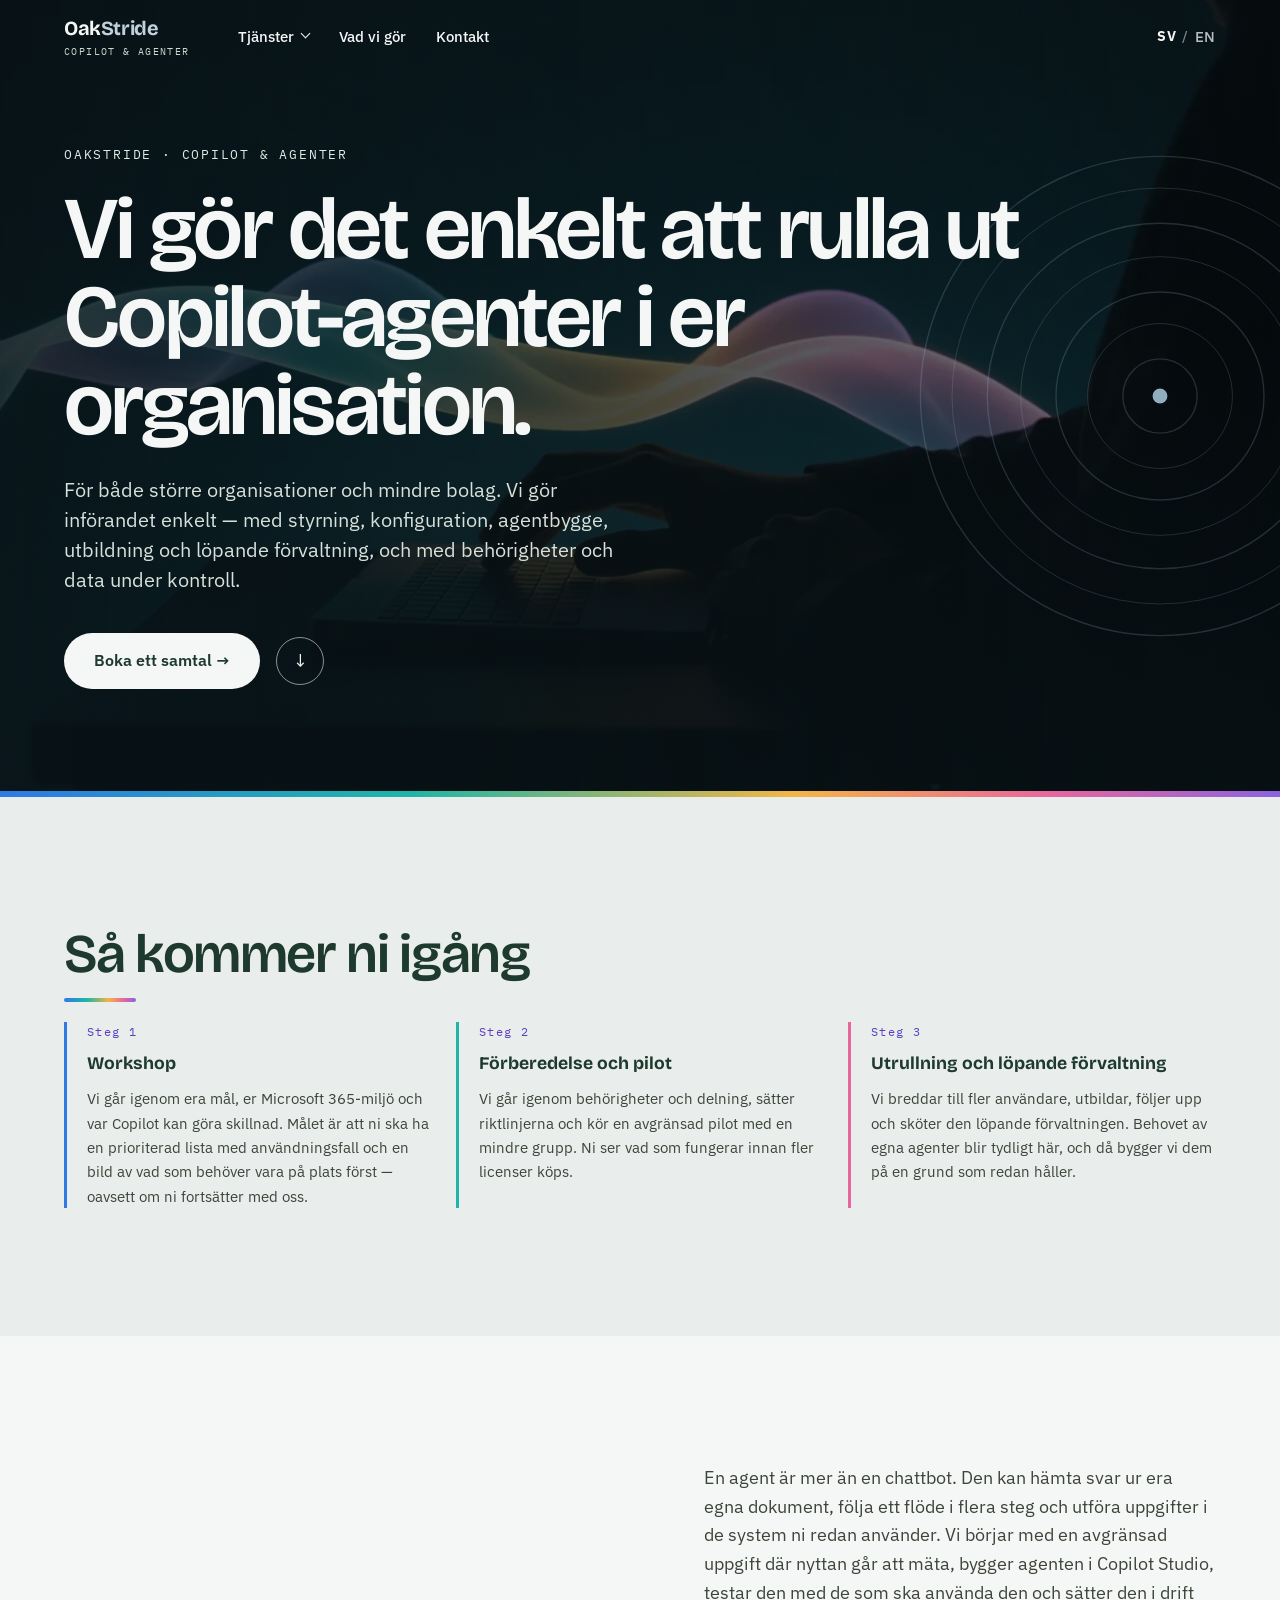
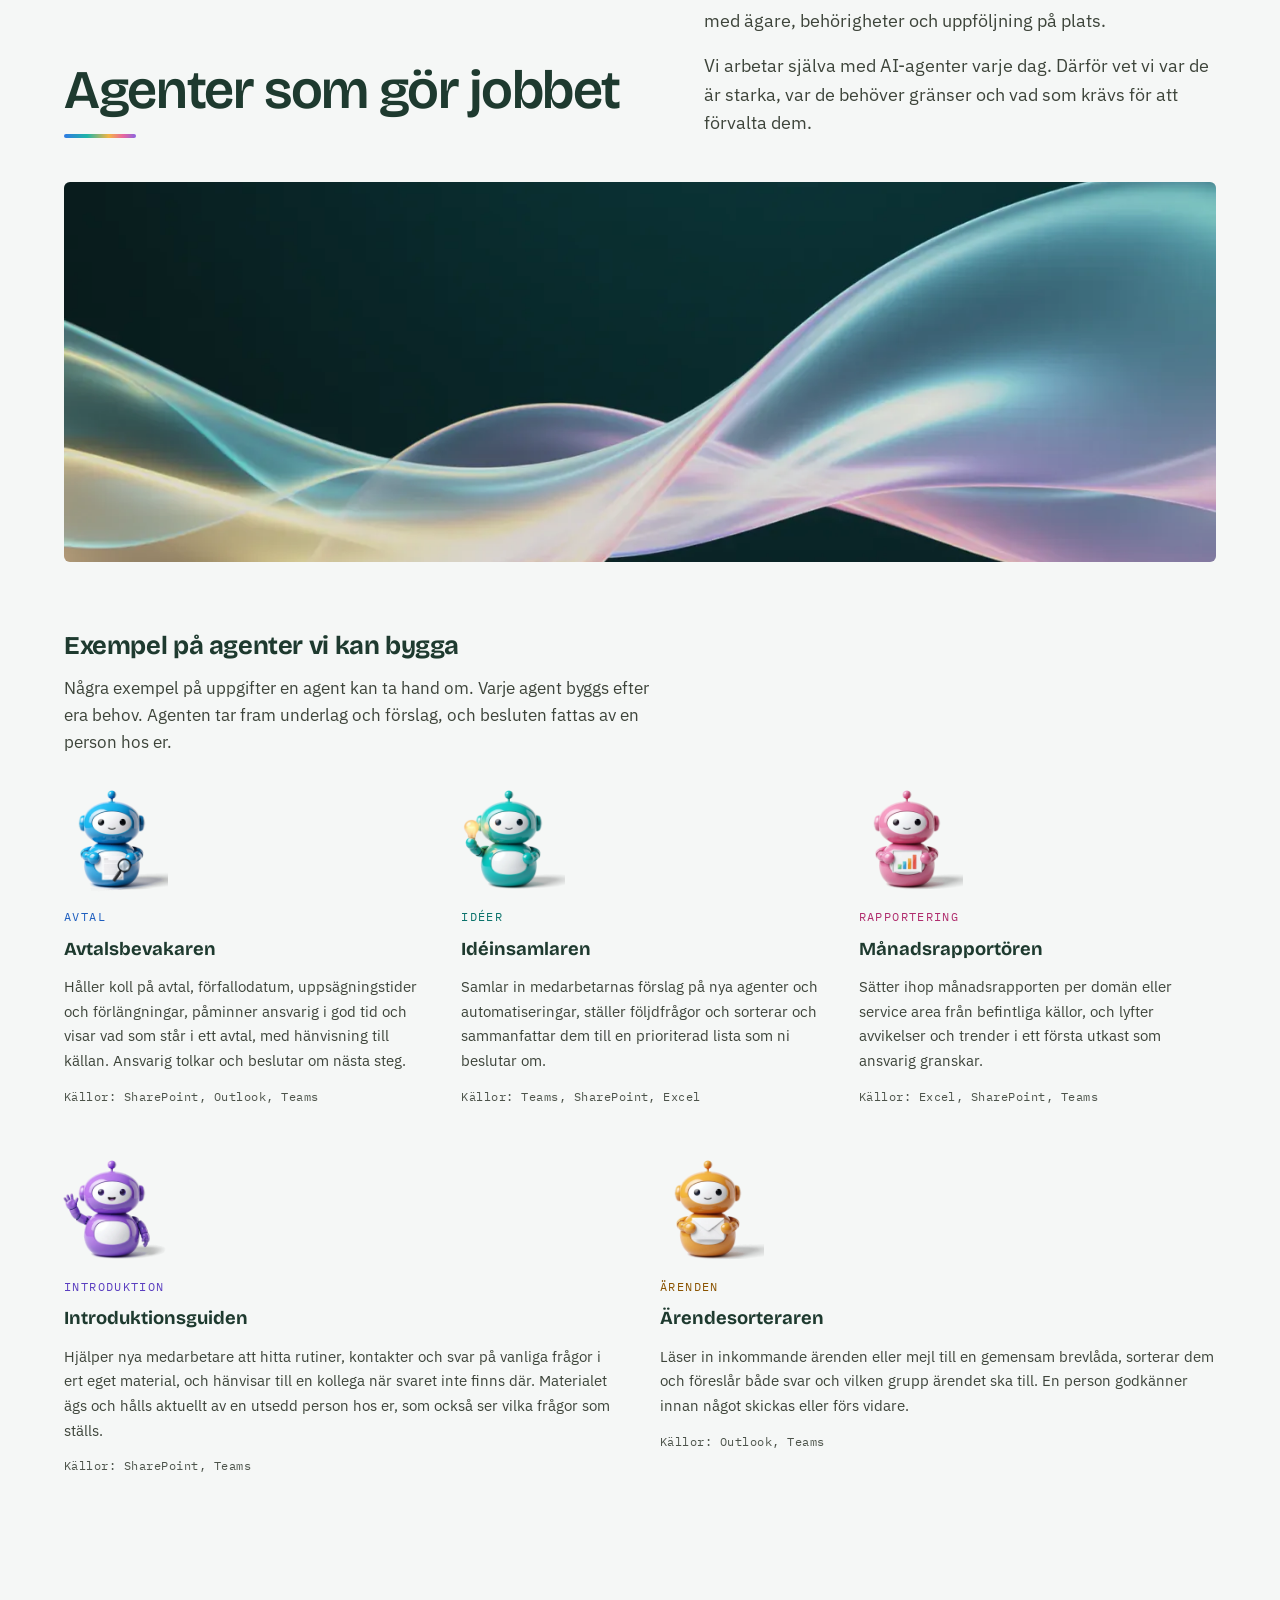
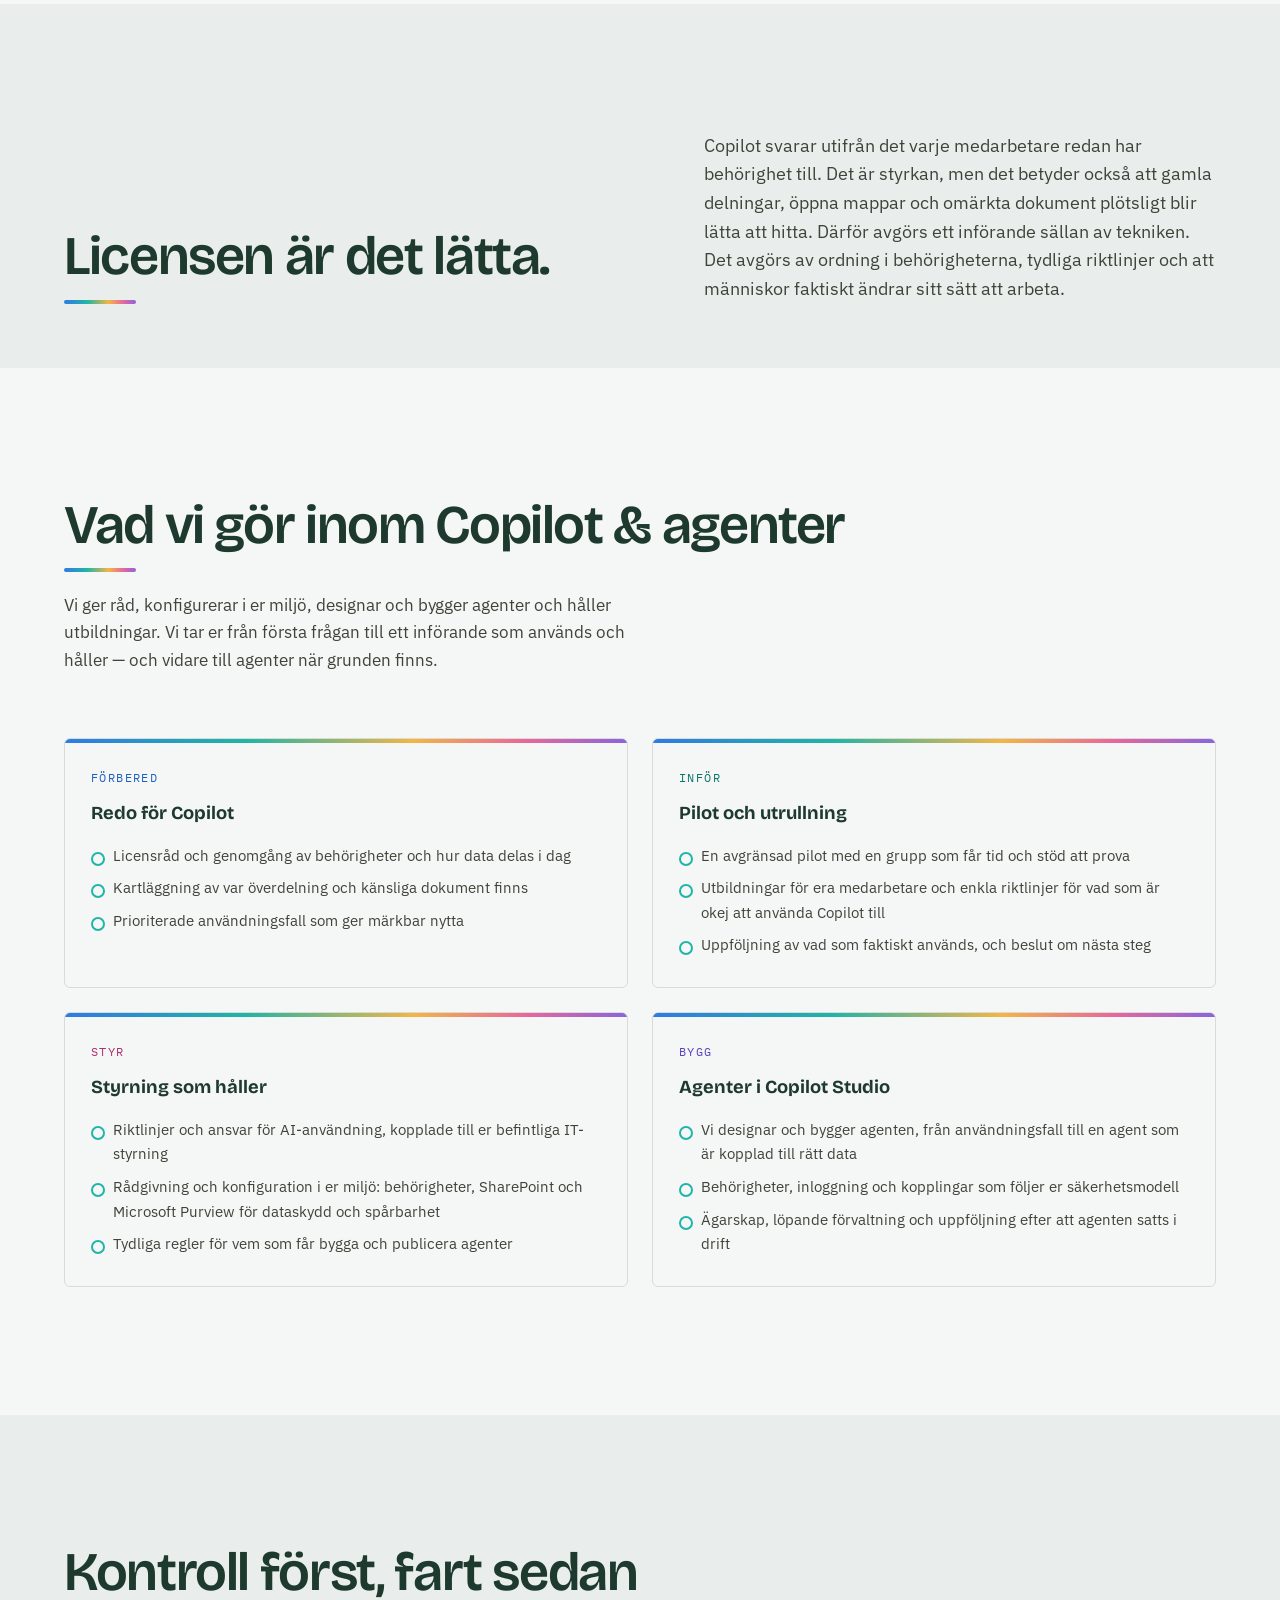
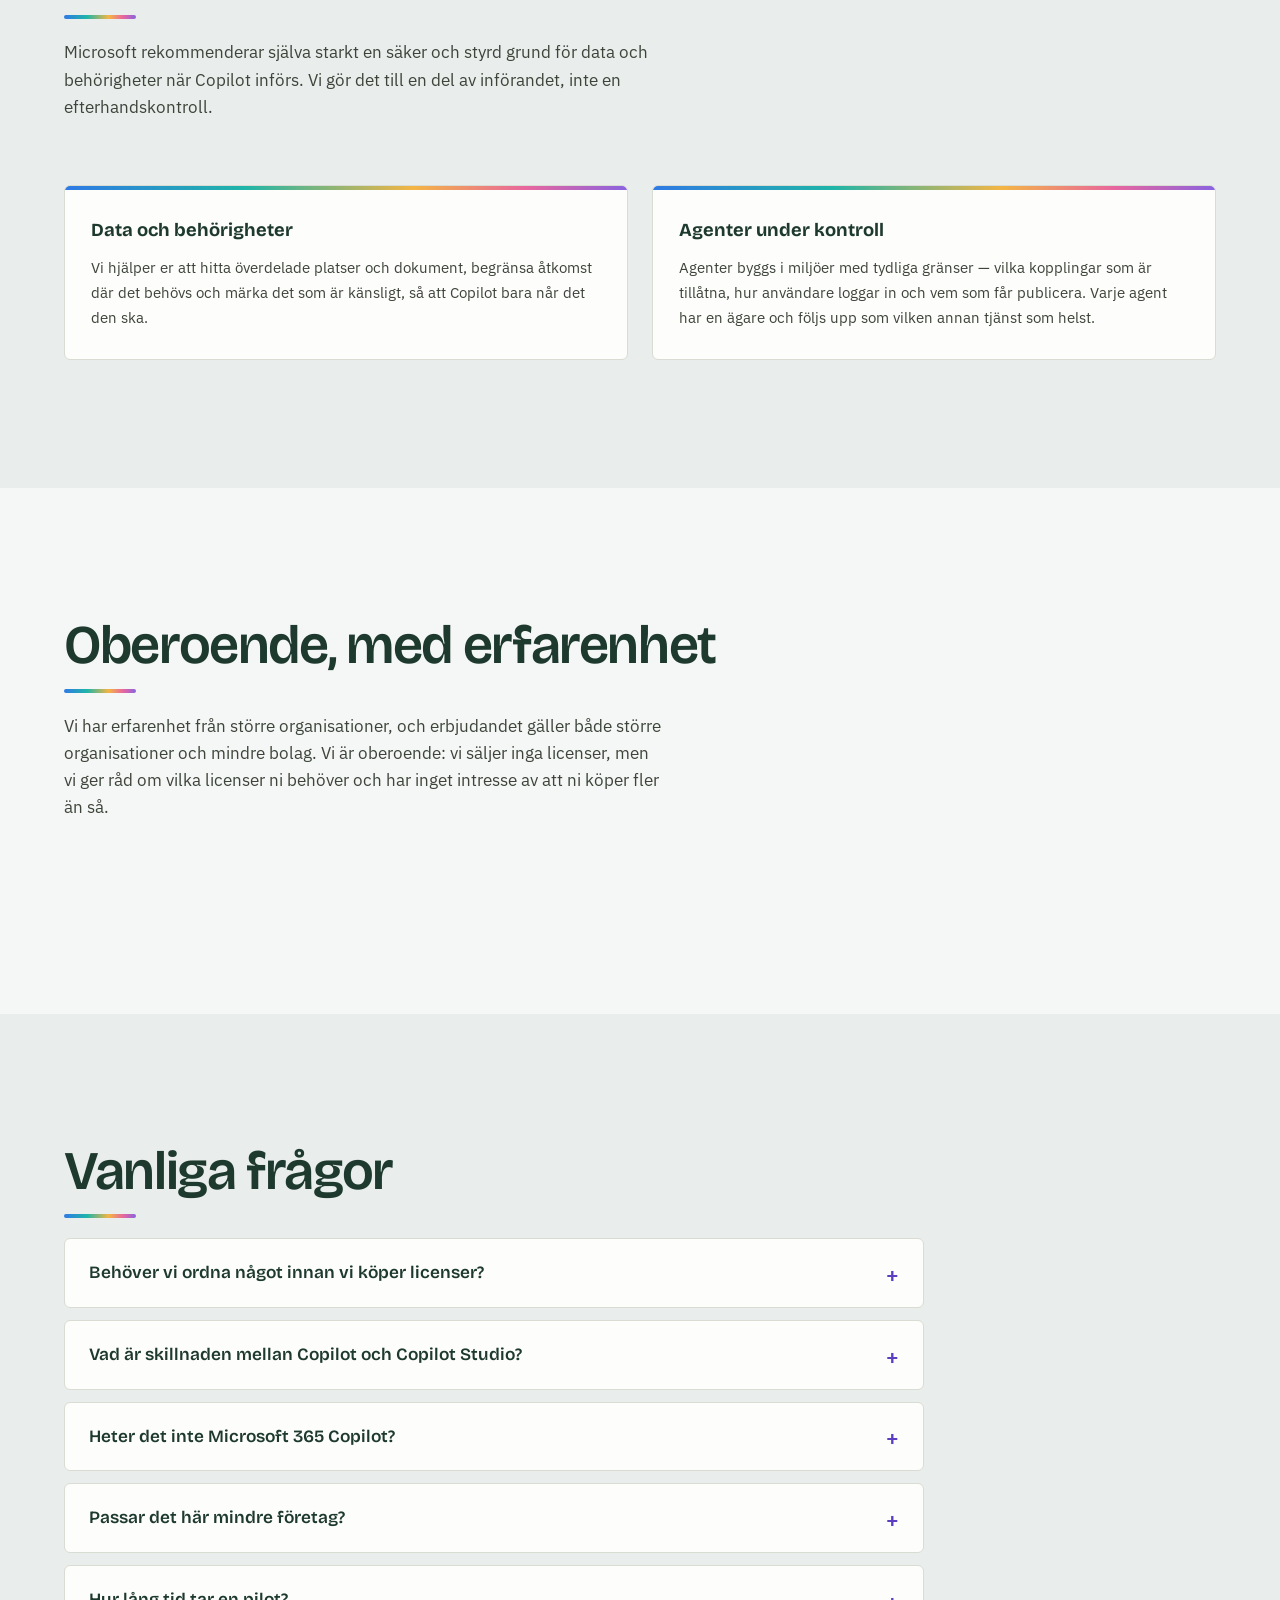
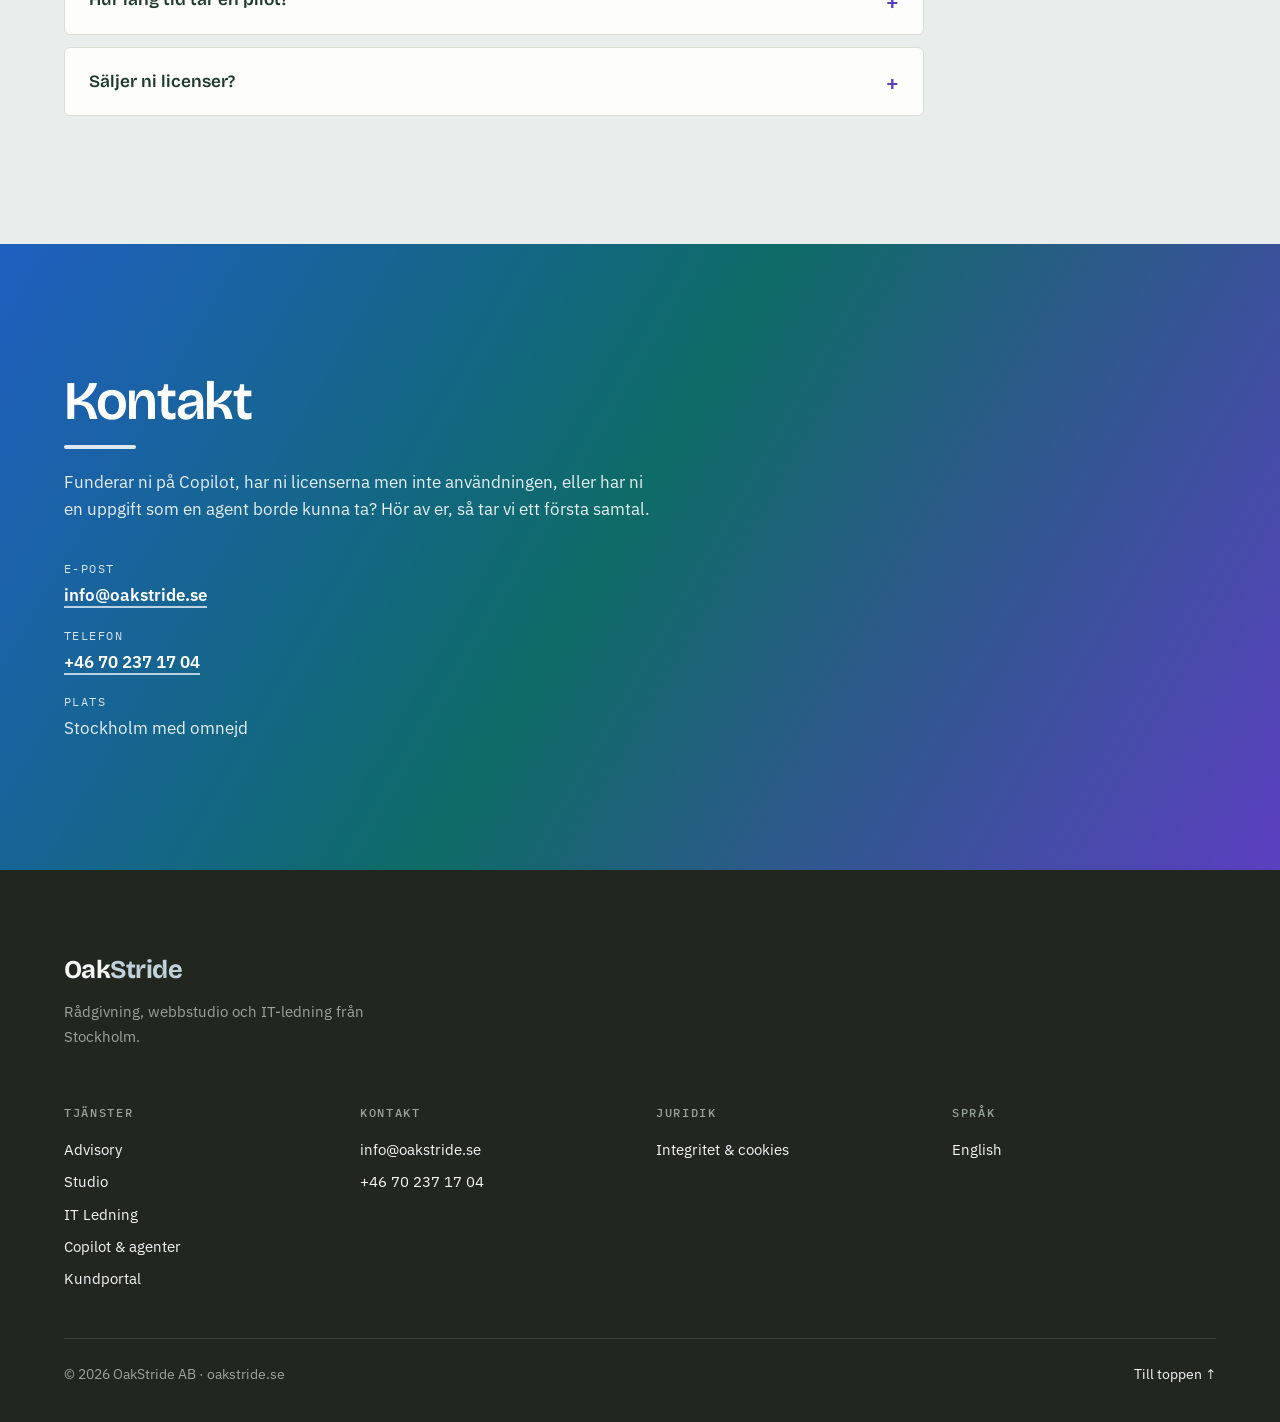
==== commit 5b414a40: "Copilot-sidan: 3D-robotar (del 2 av 2) ersatter SVG-ikonerna Fem AI-genererade 3D-robotar (provbilde" ====
--- a/copilot-agenter.html
+++ b/copilot-agenter.html
@@ -345,35 +345,35 @@
       </div>
       <div class="agent-examples" aria-labelledby="agent-examples-h">
         <div class="agent-example">
-          <div class="robot"><svg viewBox="0 0 64 64" width="64" height="64" aria-hidden="true" focusable="false"><line x1="32" y1="5" x2="32" y2="13" stroke="currentColor" stroke-width="3" stroke-linecap="round"/><circle cx="32" cy="5" r="3.5" fill="currentColor"/><rect x="10" y="22" width="5" height="9" rx="2.5" fill="currentColor"/><rect x="49" y="22" width="5" height="9" rx="2.5" fill="currentColor"/><rect x="14" y="13" width="36" height="26" rx="11" fill="currentColor"/><rect x="19" y="18" width="26" height="16" rx="8" fill="#fff"/><g class="eyes"><circle cx="27" cy="25" r="2.6" fill="#21261f"/><circle cx="37" cy="25" r="2.6" fill="#21261f"/></g><path d="M28 30q4 3 8 0" fill="none" stroke="#21261f" stroke-width="2" stroke-linecap="round"/><rect x="20" y="41" width="24" height="18" rx="8" fill="currentColor"/><rect x="26" y="44" width="12" height="12" rx="1.5" fill="#fff"/><path d="M28.5 48h7M28.5 51.5h5" stroke="currentColor" stroke-width="1.6" stroke-linecap="round"/><circle cx="51" cy="46" r="6" fill="#fff" stroke="#21261f" stroke-width="2.5"/><path d="M55.5 50.5l5 5" stroke="#21261f" stroke-width="3" stroke-linecap="round"/></svg></div>
+          <div class="robot"><img src="/images/agents/avtalsbevakaren.webp" alt="" width="512" height="512" loading="lazy"></div>
           <span class="tag">Avtal</span>
           <h4>Avtalsbevakaren</h4>
           <p>Håller koll på avtal, förfallodatum, uppsägningstider och förlängningar, påminner ansvarig i god tid och visar vad som står i ett avtal, med hänvisning till källan. Ansvarig tolkar och beslutar om nästa steg.</p>
           <p class="sources">Källor: SharePoint, Outlook, Teams</p>
         </div>
         <div class="agent-example">
-          <div class="robot"><svg viewBox="0 0 64 64" width="64" height="64" aria-hidden="true" focusable="false"><line x1="32" y1="5" x2="32" y2="13" stroke="currentColor" stroke-width="3" stroke-linecap="round"/><circle cx="32" cy="5" r="3.5" fill="currentColor"/><rect x="10" y="22" width="5" height="9" rx="2.5" fill="currentColor"/><rect x="49" y="22" width="5" height="9" rx="2.5" fill="currentColor"/><rect x="14" y="13" width="36" height="26" rx="11" fill="currentColor"/><rect x="19" y="18" width="26" height="16" rx="8" fill="#fff"/><g class="eyes"><circle cx="27" cy="25" r="2.6" fill="#21261f"/><circle cx="37" cy="25" r="2.6" fill="#21261f"/></g><path d="M28 30q4 3 8 0" fill="none" stroke="#21261f" stroke-width="2" stroke-linecap="round"/><rect x="20" y="41" width="24" height="18" rx="8" fill="currentColor"/><g class="bulb"><path d="M52 2.5v0M44.5 5.5l1.5 1.5M59.5 5.5l-1.5 1.5" stroke="#f4b544" stroke-width="2" stroke-linecap="round"/><circle cx="52" cy="13" r="6" fill="#f4b544"/><rect x="49.5" y="18.5" width="5" height="4" rx="1.2" fill="#21261f"/></g></svg></div>
+          <div class="robot"><img src="/images/agents/ideinsamlaren.webp" alt="" width="512" height="512" loading="lazy"></div>
           <span class="tag">Idéer</span>
           <h4>Idéinsamlaren</h4>
           <p>Samlar in medarbetarnas förslag på nya agenter och automatiseringar, ställer följdfrågor och sorterar och sammanfattar dem till en prioriterad lista som ni beslutar om.</p>
           <p class="sources">Källor: Teams, SharePoint, Excel</p>
         </div>
         <div class="agent-example">
-          <div class="robot"><svg viewBox="0 0 64 64" width="64" height="64" aria-hidden="true" focusable="false"><line x1="32" y1="5" x2="32" y2="13" stroke="currentColor" stroke-width="3" stroke-linecap="round"/><circle cx="32" cy="5" r="3.5" fill="currentColor"/><rect x="10" y="22" width="5" height="9" rx="2.5" fill="currentColor"/><rect x="49" y="22" width="5" height="9" rx="2.5" fill="currentColor"/><rect x="14" y="13" width="36" height="26" rx="11" fill="currentColor"/><rect x="19" y="18" width="26" height="16" rx="8" fill="#fff"/><g class="eyes"><circle cx="27" cy="25" r="2.6" fill="#21261f"/><circle cx="37" cy="25" r="2.6" fill="#21261f"/></g><path d="M28 30q4 3 8 0" fill="none" stroke="#21261f" stroke-width="2" stroke-linecap="round"/><rect x="20" y="41" width="24" height="18" rx="8" fill="currentColor"/><rect x="25" y="50" width="4" height="6" rx="1" fill="#fff"/><rect x="30" y="47" width="4" height="9" rx="1" fill="#fff"/><rect x="35" y="44" width="4" height="12" rx="1" fill="#fff"/></svg></div>
+          <div class="robot"><img src="/images/agents/manadsrapportoren.webp" alt="" width="512" height="512" loading="lazy"></div>
           <span class="tag">Rapportering</span>
           <h4>Månadsrapportören</h4>
           <p>Sätter ihop månadsrapporten per domän eller service area från befintliga källor, och lyfter avvikelser och trender i ett första utkast som ansvarig granskar.</p>
           <p class="sources">Källor: Excel, SharePoint, Teams</p>
         </div>
         <div class="agent-example">
-          <div class="robot"><svg viewBox="0 0 64 64" width="64" height="64" aria-hidden="true" focusable="false"><line x1="32" y1="5" x2="32" y2="13" stroke="currentColor" stroke-width="3" stroke-linecap="round"/><circle cx="32" cy="5" r="3.5" fill="currentColor"/><rect x="10" y="22" width="5" height="9" rx="2.5" fill="currentColor"/><rect x="49" y="22" width="5" height="9" rx="2.5" fill="currentColor"/><rect x="14" y="13" width="36" height="26" rx="11" fill="currentColor"/><rect x="19" y="18" width="26" height="16" rx="8" fill="#fff"/><g class="eyes"><circle cx="27" cy="25" r="2.6" fill="#21261f"/><circle cx="37" cy="25" r="2.6" fill="#21261f"/></g><path d="M28 30q4 3 8 0" fill="none" stroke="#21261f" stroke-width="2" stroke-linecap="round"/><rect x="20" y="41" width="24" height="18" rx="8" fill="currentColor"/><g class="wave"><path d="M43 47q9-3 11-14" stroke="currentColor" stroke-width="4" fill="none" stroke-linecap="round"/><circle cx="54.5" cy="31" r="4.5" fill="currentColor"/></g></svg></div>
+          <div class="robot"><img src="/images/agents/introduktionsguiden.webp" alt="" width="512" height="512" loading="lazy"></div>
           <span class="tag">Introduktion</span>
           <h4>Introduktionsguiden</h4>
           <p>Hjälper nya medarbetare att hitta rutiner, kontakter och svar på vanliga frågor i ert eget material, och hänvisar till en kollega när svaret inte finns där. Materialet ägs och hålls aktuellt av en utsedd person hos er, som också ser vilka frågor som ställs.</p>
           <p class="sources">Källor: SharePoint, Teams</p>
         </div>
         <div class="agent-example">
-          <div class="robot"><svg viewBox="0 0 64 64" width="64" height="64" aria-hidden="true" focusable="false"><line x1="32" y1="5" x2="32" y2="13" stroke="currentColor" stroke-width="3" stroke-linecap="round"/><circle cx="32" cy="5" r="3.5" fill="currentColor"/><rect x="10" y="22" width="5" height="9" rx="2.5" fill="currentColor"/><rect x="49" y="22" width="5" height="9" rx="2.5" fill="currentColor"/><rect x="14" y="13" width="36" height="26" rx="11" fill="currentColor"/><rect x="19" y="18" width="26" height="16" rx="8" fill="#fff"/><g class="eyes"><circle cx="27" cy="25" r="2.6" fill="#21261f"/><circle cx="37" cy="25" r="2.6" fill="#21261f"/></g><path d="M28 30q4 3 8 0" fill="none" stroke="#21261f" stroke-width="2" stroke-linecap="round"/><rect x="20" y="41" width="24" height="18" rx="8" fill="currentColor"/><rect x="24" y="44.5" width="16" height="11" rx="2" fill="#fff"/><path d="M25 46l7 5.2 7-5.2" stroke="currentColor" stroke-width="1.6" fill="none" stroke-linejoin="round"/></svg></div>
+          <div class="robot"><img src="/images/agents/arendesorteraren.webp" alt="" width="512" height="512" loading="lazy"></div>
           <span class="tag">Ärenden</span>
           <h4>Ärendesorteraren</h4>
           <p>Läser in inkommande ärenden eller mejl till en gemensam brevlåda, sorterar dem och föreslår både svar och vilken grupp ärendet ska till. En person godkänner innan något skickas eller förs vidare.</p>
--- a/site.css
+++ b/site.css
@@ -395,8 +395,9 @@
 
 /* ---------- Agentexemplen som robotar (2026-10-30, Fredrik) ----------
    Ingen kortram: exemplen star fritt mot sektionens bakgrund. Egen klass
-   .agent-example, sa ovriga .card pa sidan ar orords. Robotarna ar egna
-   inline-SVG (aria-hidden), en temafarg var. Rorelse bara vid no-preference. */
+   .agent-example, sa ovriga .card pa sidan ar orords. Robotarna ar AI-
+   genererade 3D-bilder (Gemini), WebP 512x512 med genomskinlig bakgrund,
+   dekorativa (alt=""). Hover-lyft bara vid no-preference. */
 .agent-examples { row-gap: 48px; column-gap: 40px; }
 .agent-example { padding: 0; background: none; border: 0; box-shadow: none; }
 .agent-example .tag {
@@ -404,16 +405,9 @@
   text-transform: uppercase; color: var(--acorn); display: block; margin-bottom: 8px;
 }
 .agent-example p { font-size: 0.96rem; color: #3d443a; }
-.agent-example .robot { width: 64px; height: 64px; margin-bottom: 16px; line-height: 0; }
-.agent-example .robot svg { display: block; width: 64px; height: 64px; overflow: visible; }
-.theme-copilot .agent-example:nth-child(1) .robot { color: var(--cp-blue); }
-.theme-copilot .agent-example:nth-child(2) .robot { color: var(--cp-teal); }
-.theme-copilot .agent-example:nth-child(3) .robot { color: var(--cp-pink); }
-.theme-copilot .agent-example:nth-child(4) .robot { color: var(--cp-violet); }
-.theme-copilot .agent-example:nth-child(5) .robot { color: #e3a12f; }
+.agent-example .robot { width: 112px; height: 112px; margin: 0 0 12px -8px; line-height: 0; }
+.agent-example .robot img { display: block; width: 112px; height: 112px; }
 @media (prefers-reduced-motion: no-preference) {
-  .agent-example .robot svg { transition: transform .3s ease; transform-origin: 50% 90%; }
-  .agent-example:hover .robot svg { transform: translateY(-3px) rotate(-4deg); }
-  .agent-example .wave { transform-origin: 43px 47px; transition: transform .3s ease; }
-  .agent-example:hover .wave { transform: rotate(-12deg); }
-}
+  .agent-example .robot img { transition: transform .3s ease; transform-origin: 50% 90%; }
+  .agent-example:hover .robot img { transform: translateY(-4px) rotate(-3deg); }
+}
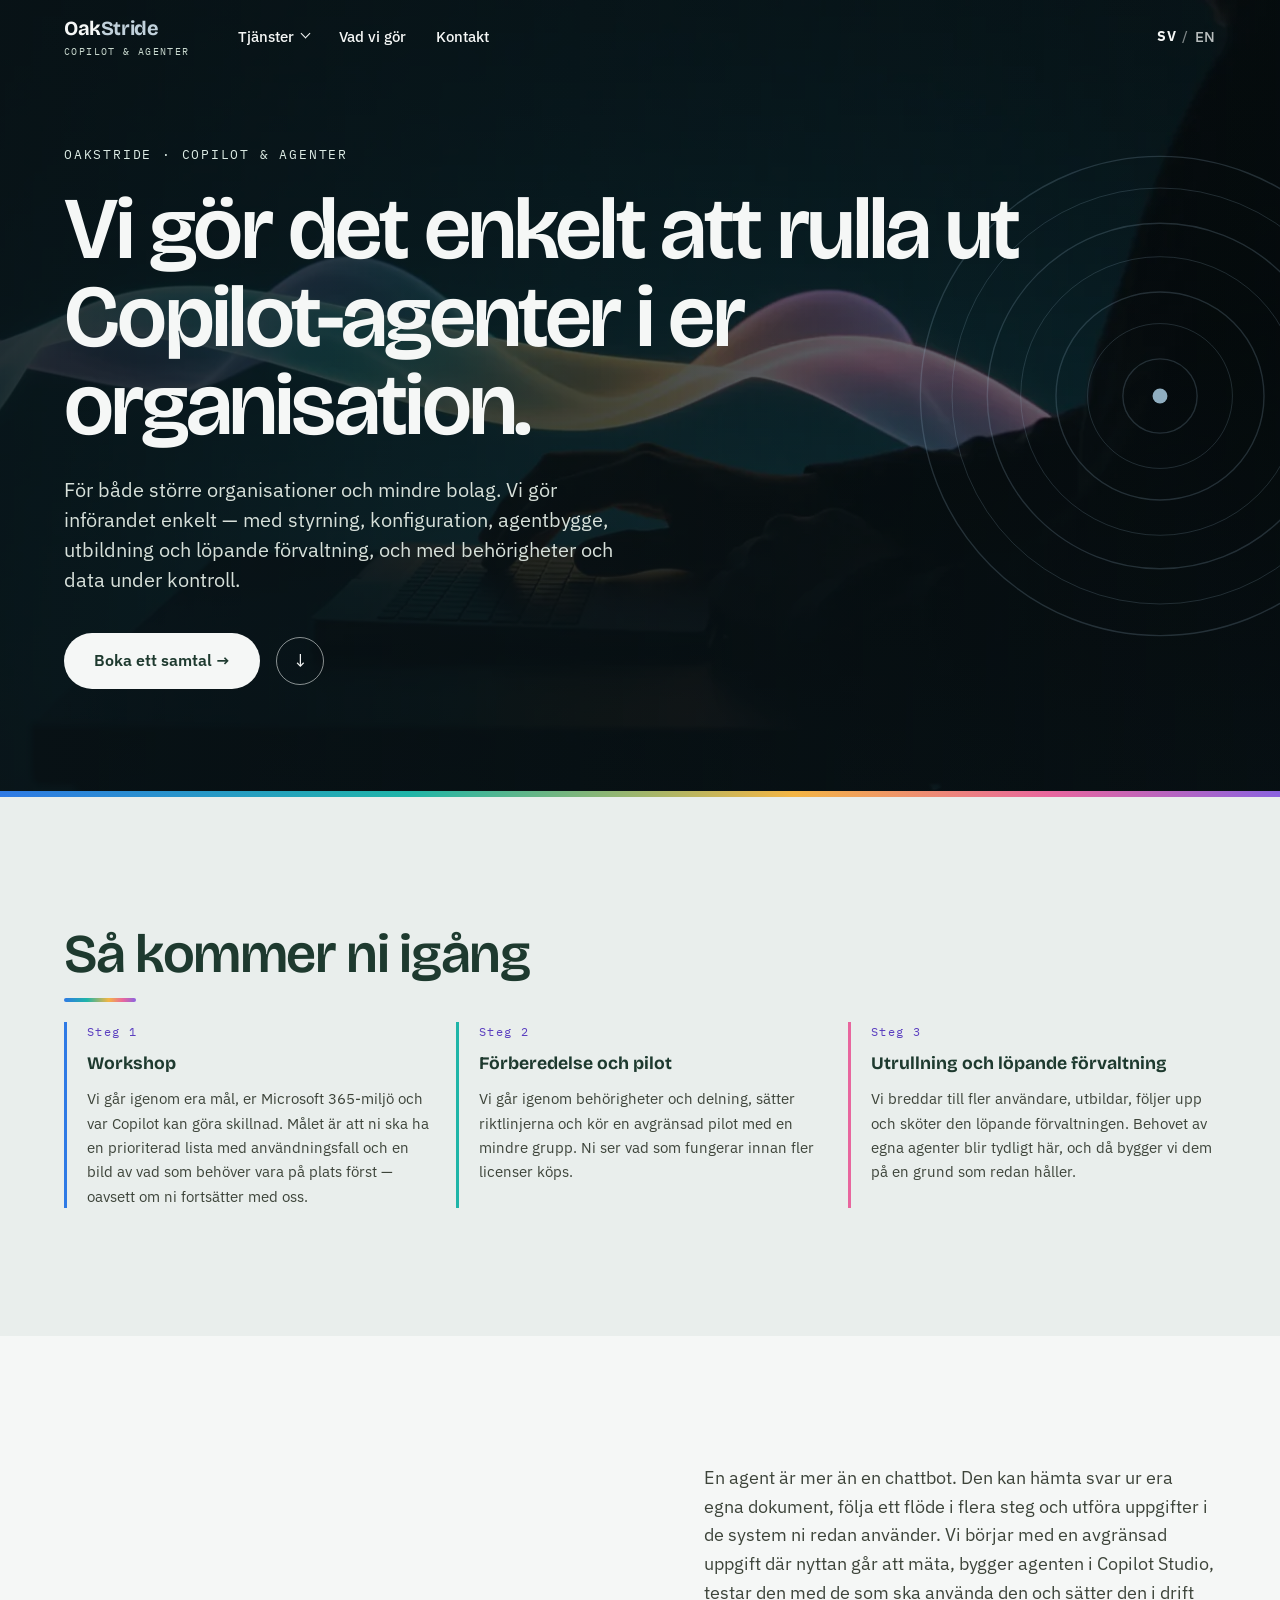
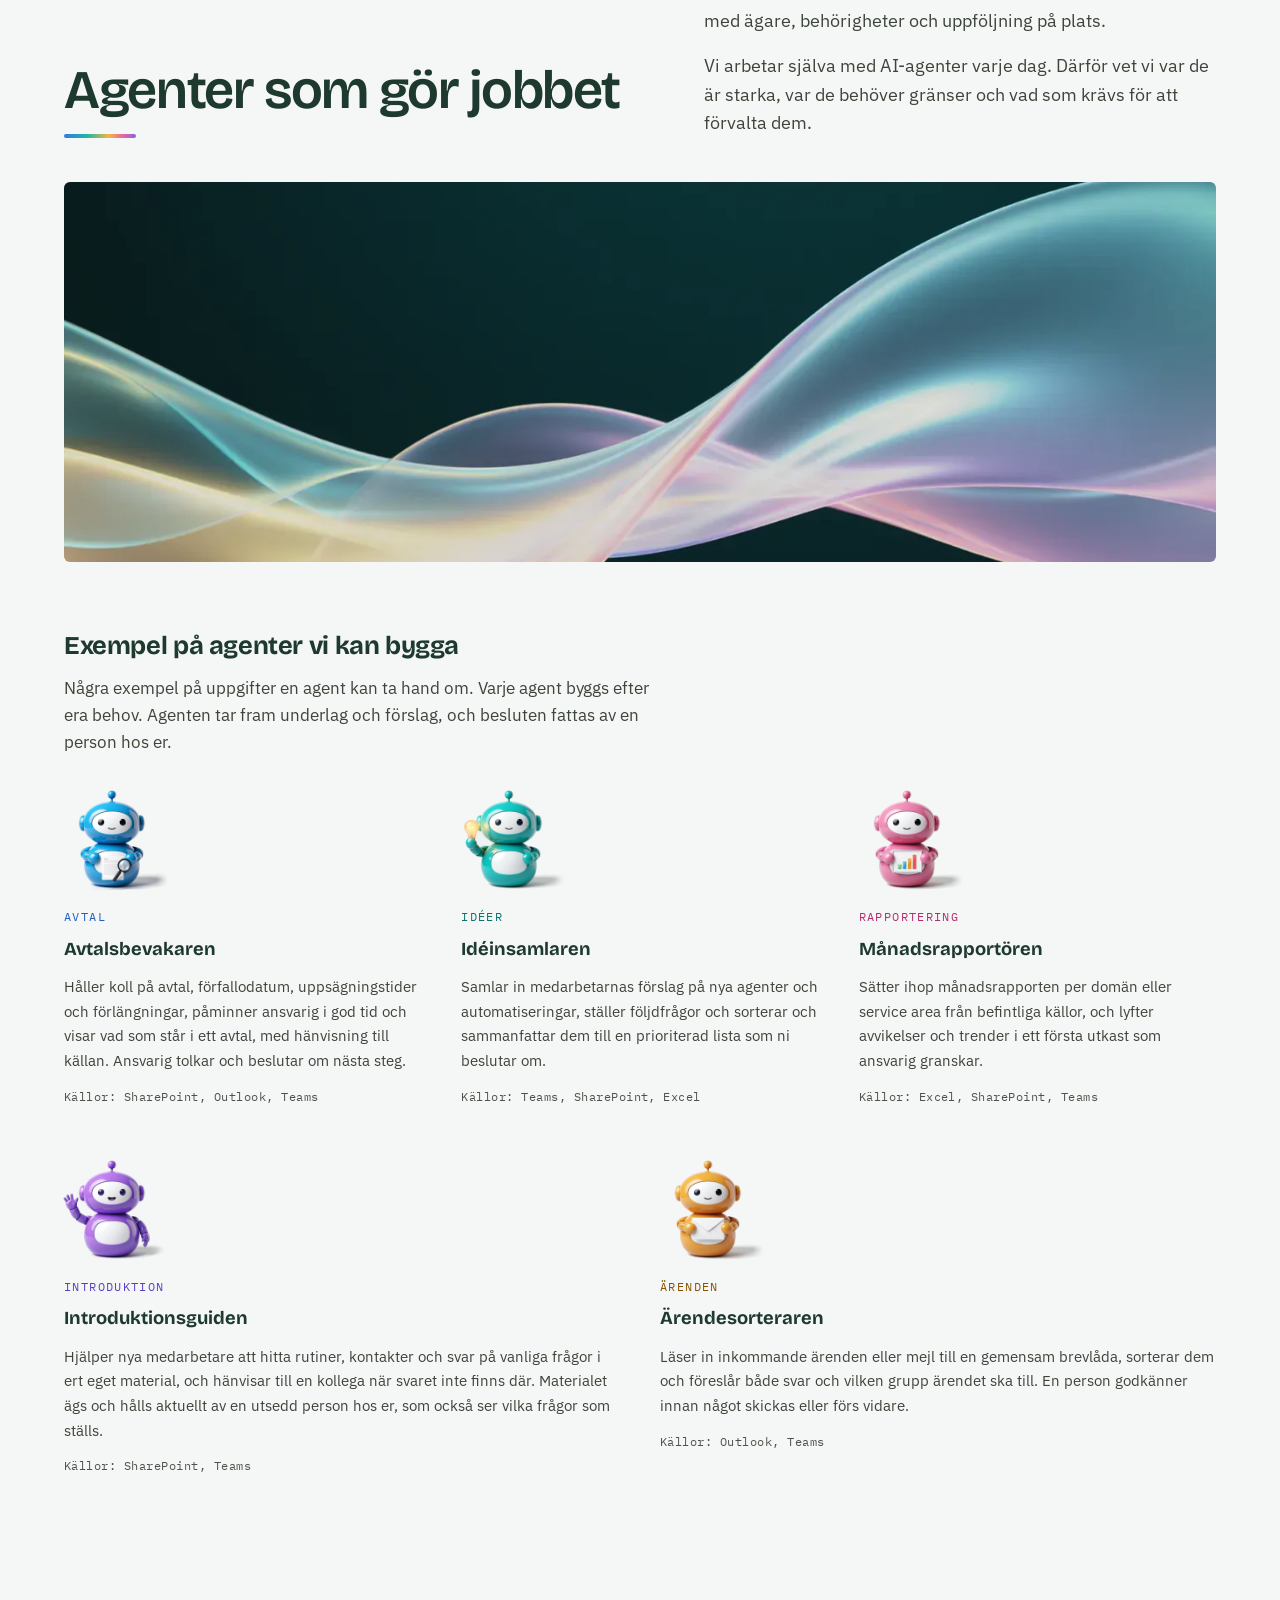
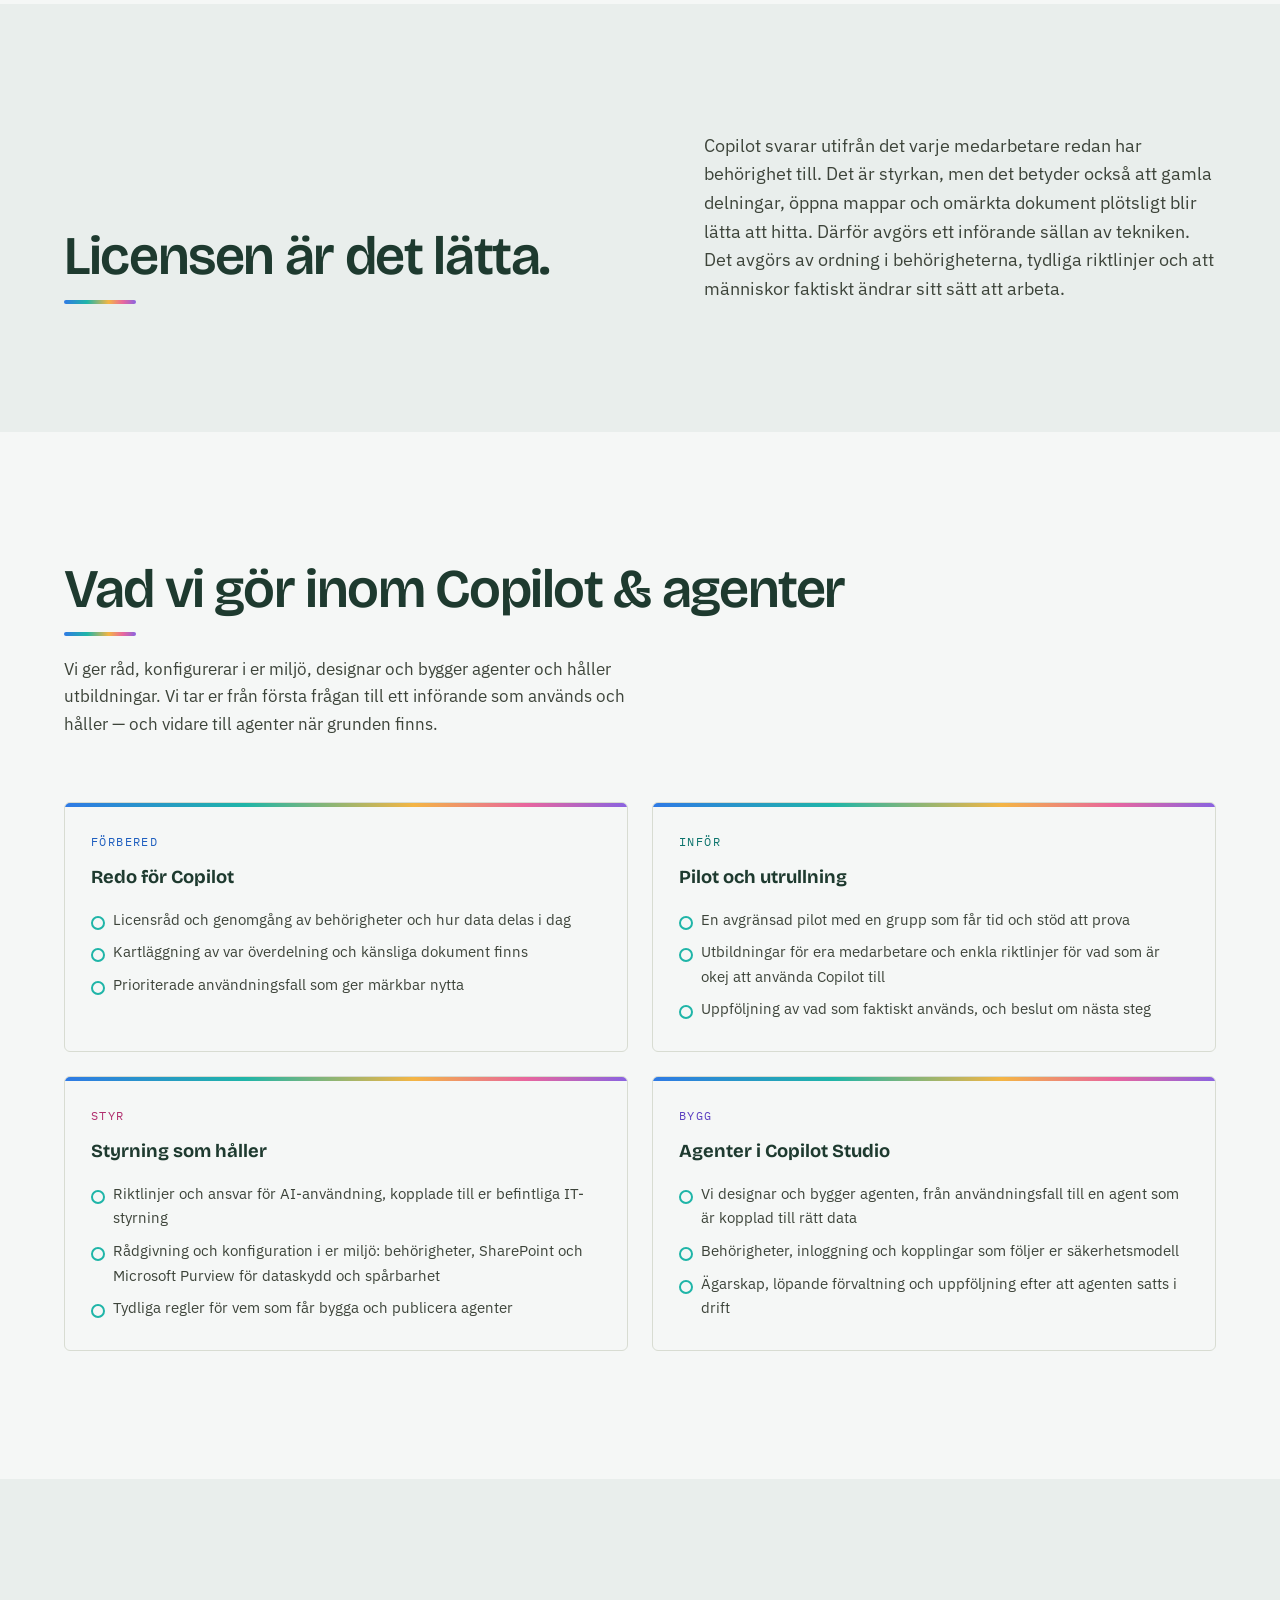
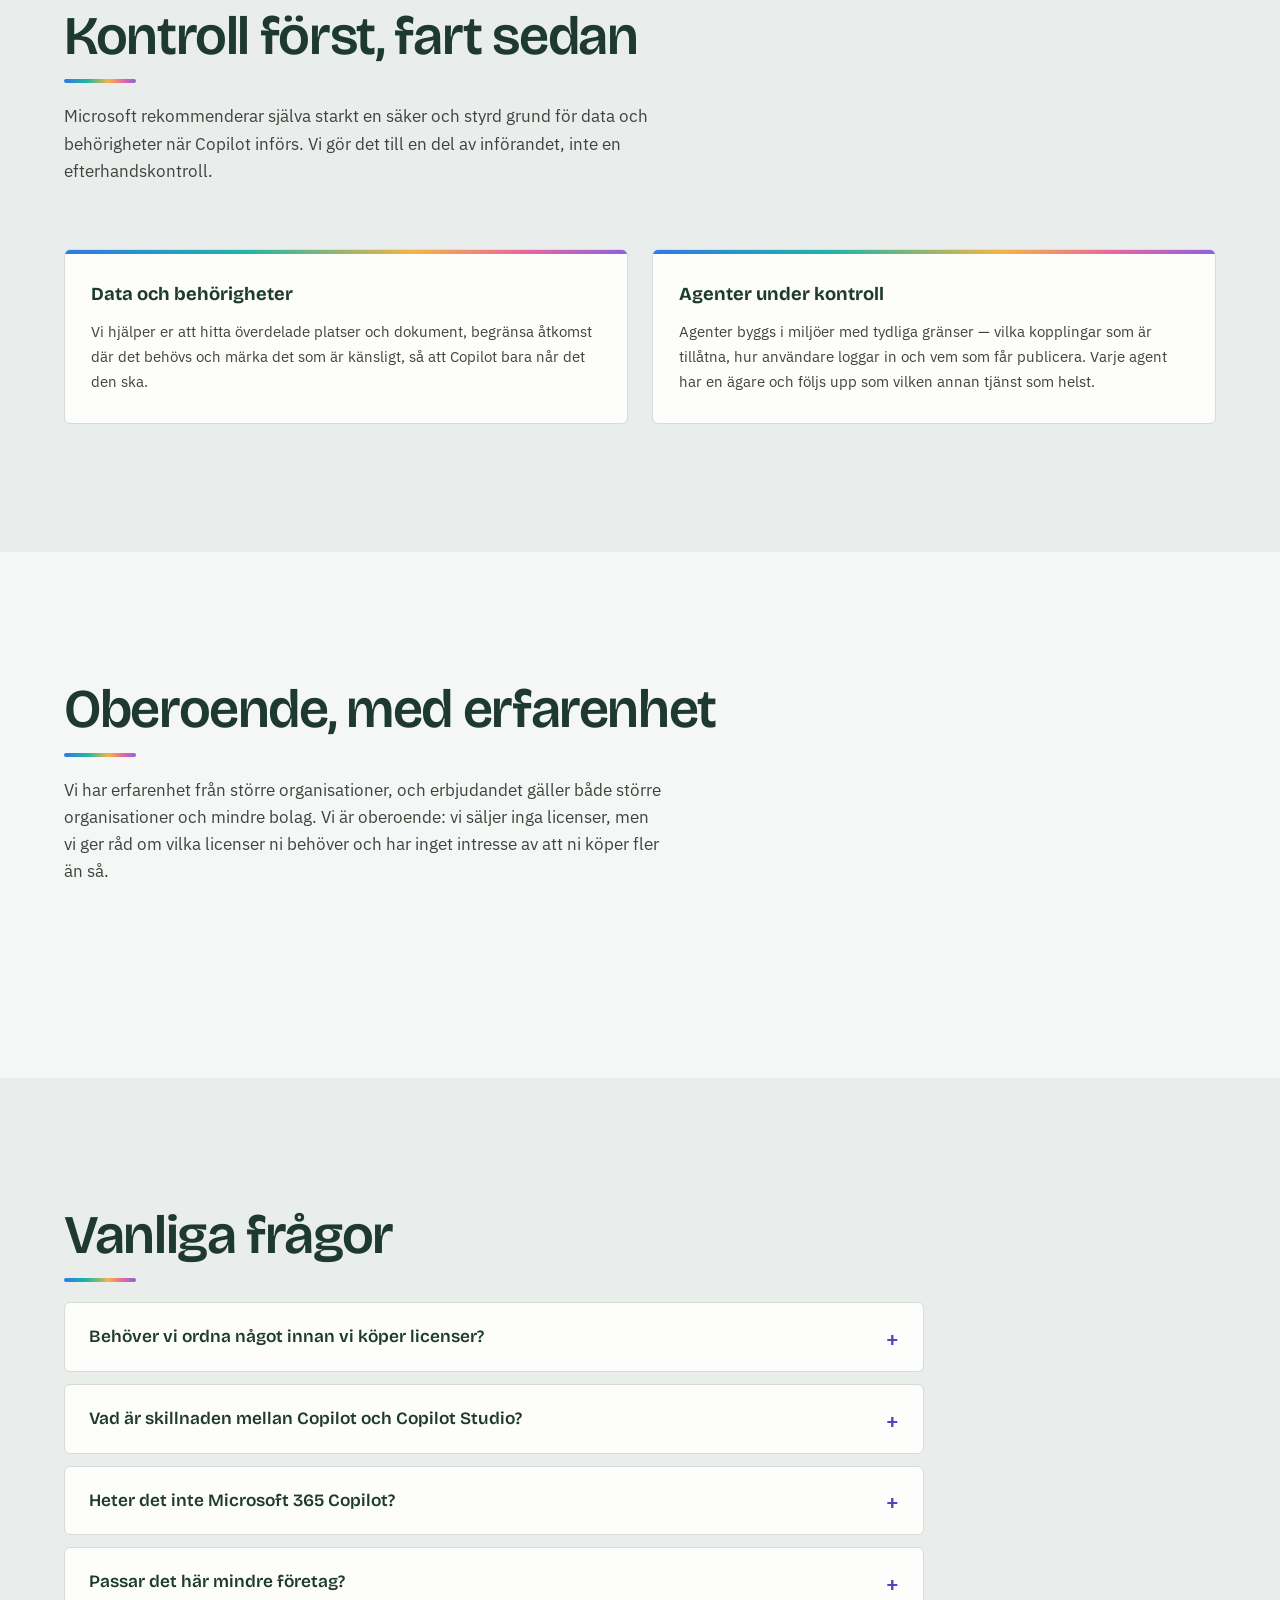
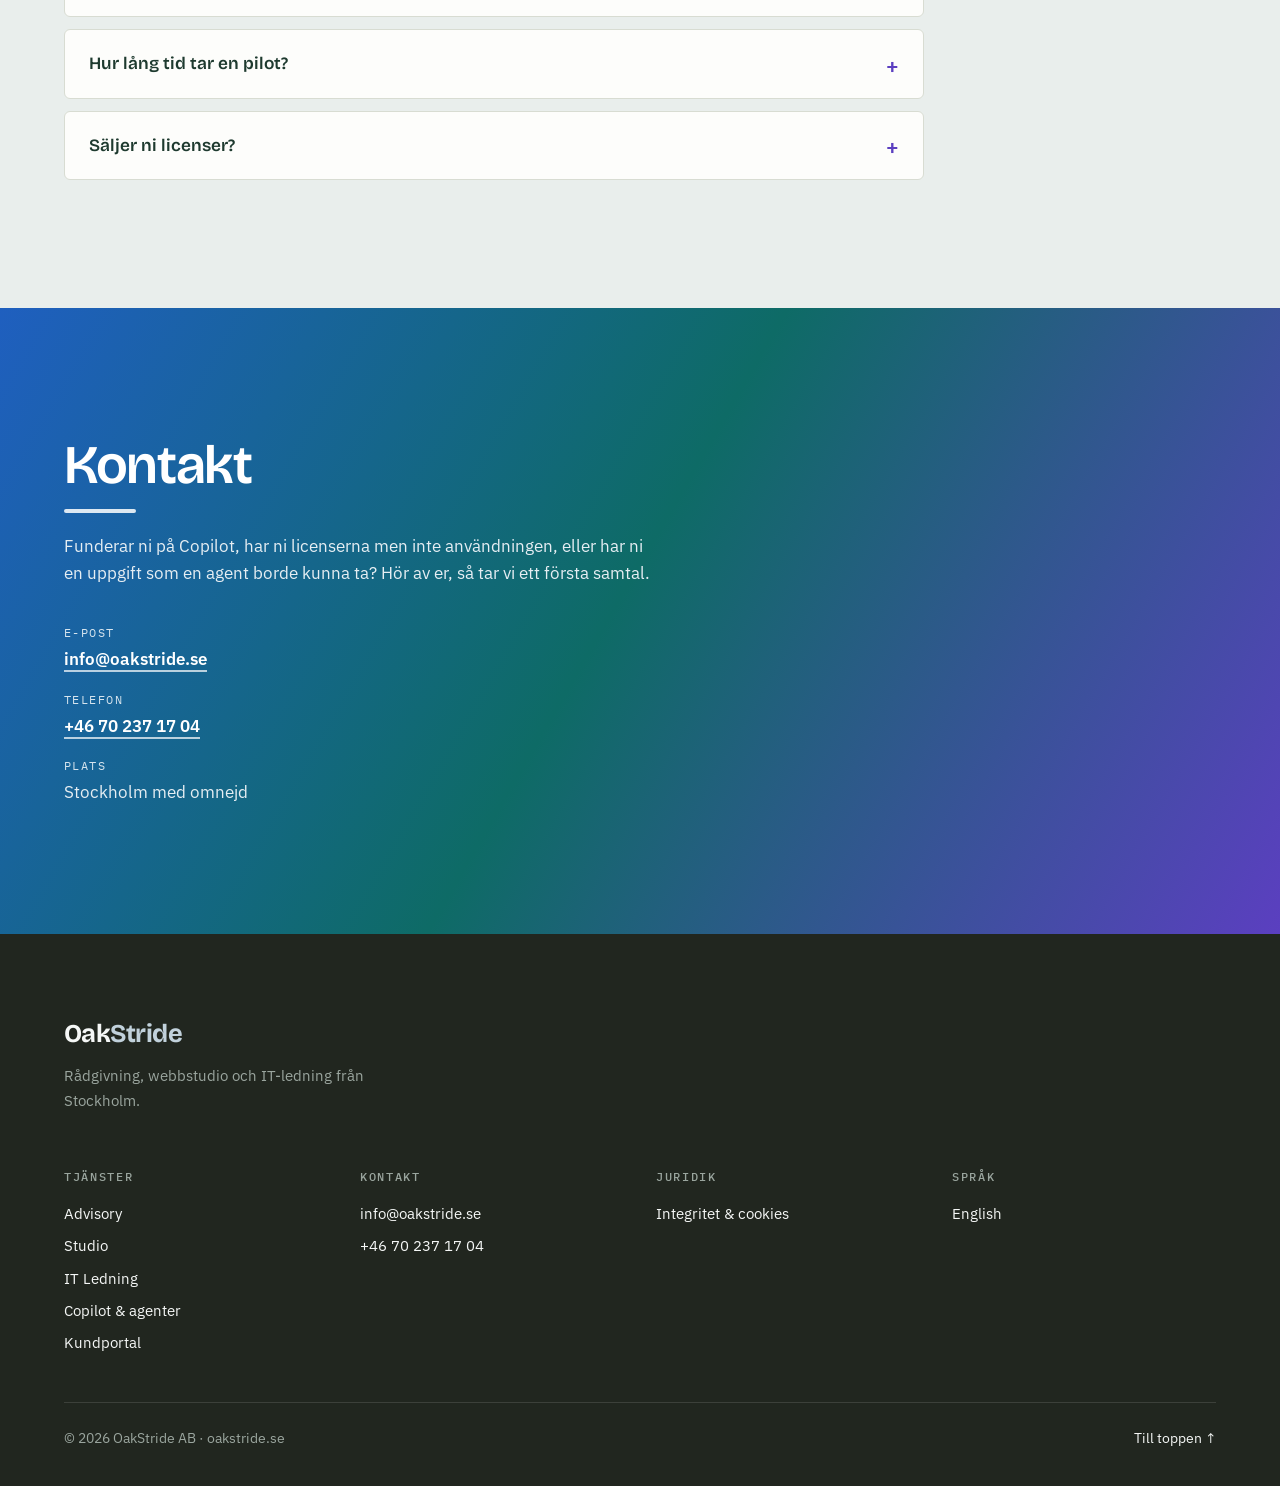
==== commit 77ddd3a4: "web#41: tona ut robotskuggans kant, jamn luft i Licens-bandet, site.css v=9 Granskare #41: skuggan s" ====
--- a/copilot-agenter.html
+++ b/copilot-agenter.html
@@ -238,7 +238,7 @@
   }
 </style>
 <script>document.documentElement.classList.add('js');</script>
-<link rel="stylesheet" href="/site.css?v=8">
+<link rel="stylesheet" href="/site.css?v=9">
 </head>
 <body class="theme-copilot">
 
--- a/site.css
+++ b/site.css
@@ -216,6 +216,8 @@
    pastaenden. Tidigare stod allt i en spalt med en tom hoger halva dar talen skulle
    ha legat, och sektionen fick full luft bade over och under. */
 .split { padding-bottom: clamp(40px, 5vw, 64px); }
+/* Som eget fargat band (Copilot-sidan) behover sektionen samma luft under som over. */
+.split.alt { padding-bottom: clamp(72px, 10vw, 140px); }
 .split-grid { display: block; }
 .split + .offers { padding-top: clamp(56px, 7vw, 96px); }
 .split-text {
@@ -407,6 +409,9 @@
 .agent-example p { font-size: 0.96rem; color: #3d443a; }
 .agent-example .robot { width: 112px; height: 112px; margin: 0 0 12px -8px; line-height: 0; }
 .agent-example .robot img { display: block; width: 112px; height: 112px; }
+/* Skuggan ar inbakad ut till bildkanten pa fyra av fem bilder (granskare #41) - tona ut
+   hogerkanten i stallet for att lata den sluta i en rak linje. */
+.agent-example .robot img { -webkit-mask-image: linear-gradient(to right, #000 90%, transparent 100%); mask-image: linear-gradient(to right, #000 90%, transparent 100%); }
 @media (prefers-reduced-motion: no-preference) {
   .agent-example .robot img { transition: transform .3s ease; transform-origin: 50% 90%; }
   .agent-example:hover .robot img { transform: translateY(-4px) rotate(-3deg); }
